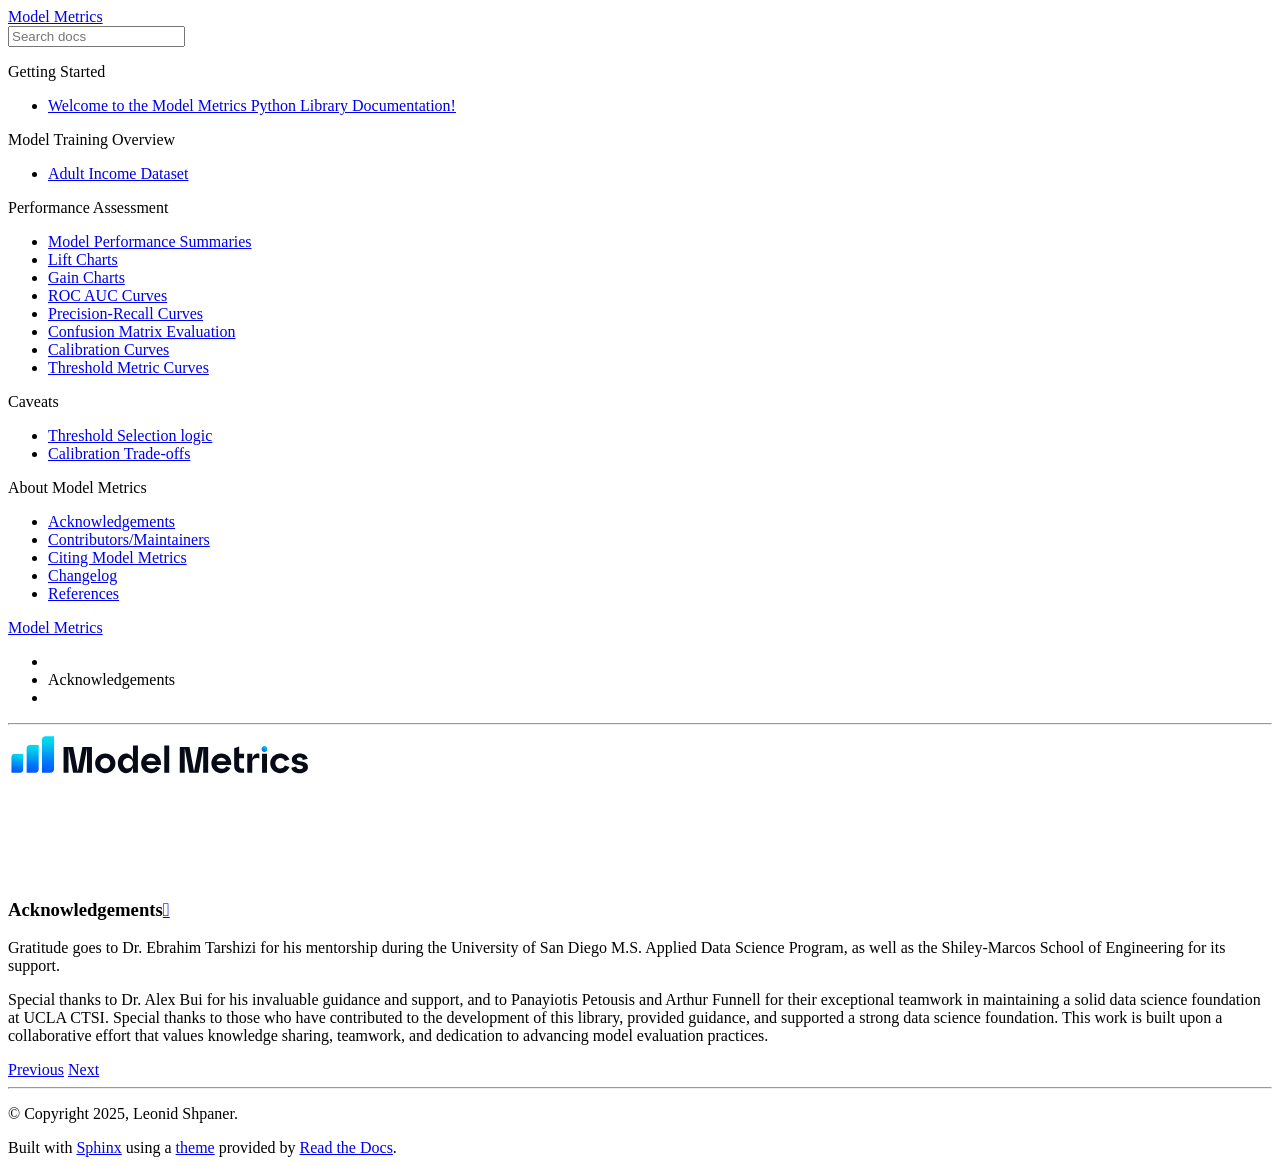
==== docs/acknowledgements.html @ fa4732fe "Added docs for plot_threshold_metrics; added new highlight for features in css" ====
<!DOCTYPE html>
<html class="writer-html5" lang="en" data-content_root="./">
<head>
  <meta charset="utf-8" /><meta name="viewport" content="width=device-width, initial-scale=1" />

  <meta name="viewport" content="width=device-width, initial-scale=1.0" />
  <title>Acknowledgements &mdash; Model Metrics 0.0.0.a2 documentation</title>
      <link rel="stylesheet" type="text/css" href="_static/pygments.css?v=b86133f3" />
      <link rel="stylesheet" type="text/css" href="_static/css/theme.css?v=e59714d7" />
      <link rel="stylesheet" type="text/css" href="_static/copybutton.css?v=76b2166b" />
      <link rel="stylesheet" type="text/css" href="_static/custom.css?v=8bd1c22b" />
      <link rel="stylesheet" type="text/css" href="_static/custom.css?v=8bd1c22b" />
      <link rel="stylesheet" type="text/css" href="_static/custom.js?v=f9206548" />

  
      <script src="_static/jquery.js?v=5d32c60e"></script>
      <script src="_static/_sphinx_javascript_frameworks_compat.js?v=2cd50e6c"></script>
      <script src="_static/documentation_options.js?v=b8a57ceb"></script>
      <script src="_static/doctools.js?v=9bcbadda"></script>
      <script src="_static/sphinx_highlight.js?v=dc90522c"></script>
      <script src="_static/clipboard.min.js?v=a7894cd8"></script>
      <script src="_static/copybutton.js?v=a0ccc04e"></script>
      <script src="_static/custom.js?v=f9206548"></script>
    <script src="_static/js/theme.js"></script>
    <link rel="index" title="Index" href="genindex.html" />
    <link rel="search" title="Search" href="search.html" />
    <link rel="next" title="Contributors/Maintainers" href="contributors.html" />
    <link rel="prev" title="Threshold Selection logic" href="caveats.html" /> 
</head>

<body class="wy-body-for-nav"> 
  <div class="wy-grid-for-nav">
    <nav data-toggle="wy-nav-shift" class="wy-nav-side">
      <div class="wy-side-scroll">
        <div class="wy-side-nav-search" >

          
          
          <a href="index.html" class="icon icon-home">
            Model Metrics
          </a>
<div role="search">
  <form id="rtd-search-form" class="wy-form" action="search.html" method="get">
    <input type="text" name="q" placeholder="Search docs" aria-label="Search docs" />
    <input type="hidden" name="check_keywords" value="yes" />
    <input type="hidden" name="area" value="default" />
  </form>
</div>
        </div><div class="wy-menu wy-menu-vertical" data-spy="affix" role="navigation" aria-label="Navigation menu">
              <p class="caption" role="heading"><span class="caption-text">Getting Started</span></p>
<ul>
<li class="toctree-l1"><a class="reference internal" href="getting_started.html">Welcome to the Model Metrics Python Library Documentation!</a></li>
</ul>
<p class="caption" role="heading"><span class="caption-text">Model Training Overview</span></p>
<ul>
<li class="toctree-l1"><a class="reference internal" href="model_training.html">Adult Income Dataset</a></li>
</ul>
<p class="caption" role="heading"><span class="caption-text">Performance Assessment</span></p>
<ul>
<li class="toctree-l1"><a class="reference internal" href="performance_assessment.html">Model Performance Summaries</a></li>
<li class="toctree-l1"><a class="reference internal" href="performance_assessment.html#lift-charts">Lift Charts</a></li>
<li class="toctree-l1"><a class="reference internal" href="performance_assessment.html#gain-charts">Gain Charts</a></li>
<li class="toctree-l1"><a class="reference internal" href="performance_assessment.html#roc-auc-curves">ROC AUC Curves</a></li>
<li class="toctree-l1"><a class="reference internal" href="performance_assessment.html#precision-recall-curves">Precision-Recall Curves</a></li>
<li class="toctree-l1"><a class="reference internal" href="performance_assessment.html#confusion-matrix-evaluation">Confusion Matrix Evaluation</a></li>
<li class="toctree-l1"><a class="reference internal" href="performance_assessment.html#calibration-curves">Calibration Curves</a></li>
<li class="toctree-l1"><a class="reference internal" href="performance_assessment.html#threshold-metric-curves">Threshold Metric Curves</a></li>
</ul>
<p class="caption" role="heading"><span class="caption-text">Caveats</span></p>
<ul>
<li class="toctree-l1"><a class="reference internal" href="caveats.html">Threshold Selection logic</a></li>
<li class="toctree-l1"><a class="reference internal" href="caveats.html#calibration-trade-offs">Calibration Trade-offs</a></li>
</ul>
<p class="caption" role="heading"><span class="caption-text">About Model Metrics</span></p>
<ul class="current">
<li class="toctree-l1 current"><a class="current reference internal" href="#">Acknowledgements</a></li>
<li class="toctree-l1"><a class="reference internal" href="contributors.html">Contributors/Maintainers</a></li>
<li class="toctree-l1"><a class="reference internal" href="citations.html">Citing Model Metrics</a></li>
<li class="toctree-l1"><a class="reference internal" href="changelog.html">Changelog</a></li>
<li class="toctree-l1"><a class="reference internal" href="references.html">References</a></li>
</ul>

        </div>
      </div>
    </nav>

    <section data-toggle="wy-nav-shift" class="wy-nav-content-wrap"><nav class="wy-nav-top" aria-label="Mobile navigation menu" >
          <i data-toggle="wy-nav-top" class="fa fa-bars"></i>
          <a href="index.html">Model Metrics</a>
      </nav>

      <div class="wy-nav-content">
        <div class="rst-content">
          <div role="navigation" aria-label="Page navigation">
  <ul class="wy-breadcrumbs">
      <li><a href="index.html" class="icon icon-home" aria-label="Home"></a></li>
      <li class="breadcrumb-item active">Acknowledgements</li>
      <li class="wy-breadcrumbs-aside">
      </li>
  </ul>
  <hr/>
</div>
          <div role="main" class="document" itemscope="itemscope" itemtype="http://schema.org/Article">
           <div itemprop="articleBody">
             
  <div class="no-click"><a class="reference internal image-reference" href="_images/mm_logo.svg"><img alt="Model Metrics Logo" class="align-left" src="_images/mm_logo.svg" style="width: 300px;" />
</a>
</div><div style="height: 100px;"></div><section id="id1">
<h1>Acknowledgements<a class="headerlink" href="#id1" title="Link to this heading"></a></h1>
<p>Gratitude goes to Dr. Ebrahim Tarshizi for his mentorship during the University
of San Diego M.S. Applied Data Science Program, as well as the Shiley-Marcos
School of Engineering for its support.</p>
<p>Special thanks to Dr. Alex Bui for his invaluable guidance and support, and to
Panayiotis Petousis and Arthur Funnell for their exceptional teamwork in maintaining
a solid data science foundation at UCLA CTSI. Special thanks to those who have
contributed to the development of this library, provided guidance, and supported
a strong data science foundation. This work is built upon a collaborative effort
that values knowledge sharing, teamwork, and dedication to advancing model
evaluation practices.</p>
</section>


           </div>
          </div>
          <footer><div class="rst-footer-buttons" role="navigation" aria-label="Footer">
        <a href="caveats.html" class="btn btn-neutral float-left" title="Threshold Selection logic" accesskey="p" rel="prev"><span class="fa fa-arrow-circle-left" aria-hidden="true"></span> Previous</a>
        <a href="contributors.html" class="btn btn-neutral float-right" title="Contributors/Maintainers" accesskey="n" rel="next">Next <span class="fa fa-arrow-circle-right" aria-hidden="true"></span></a>
    </div>

  <hr/>

  <div role="contentinfo">
    <p>&#169; Copyright 2025, Leonid Shpaner.</p>
  </div>

  Built with <a href="https://www.sphinx-doc.org/">Sphinx</a> using a
    <a href="https://github.com/readthedocs/sphinx_rtd_theme">theme</a>
    provided by <a href="https://readthedocs.org">Read the Docs</a>.
   

</footer>
        </div>
      </div>
    </section>
  </div>
  <script>
      jQuery(function () {
          SphinxRtdTheme.Navigation.enable(true);
      });
  </script> 

</body>
</html>
---- docs/_static/pygments.css ----
pre { line-height: 125%; }
td.linenos .normal { color: inherit; background-color: transparent; padding-left: 5px; padding-right: 5px; }
span.linenos { color: inherit; background-color: transparent; padding-left: 5px; padding-right: 5px; }
td.linenos .special { color: #000000; background-color: #ffffc0; padding-left: 5px; padding-right: 5px; }
span.linenos.special { color: #000000; background-color: #ffffc0; padding-left: 5px; padding-right: 5px; }
.highlight .hll { background-color: #ffffcc }
.highlight { background: #f8f8f8; }
.highlight .c { color: #3D7B7B; font-style: italic } /* Comment */
.highlight .err { border: 1px solid #F00 } /* Error */
.highlight .k { color: #008000; font-weight: bold } /* Keyword */
.highlight .o { color: #666 } /* Operator */
.highlight .ch { color: #3D7B7B; font-style: italic } /* Comment.Hashbang */
.highlight .cm { color: #3D7B7B; font-style: italic } /* Comment.Multiline */
.highlight .cp { color: #9C6500 } /* Comment.Preproc */
.highlight .cpf { color: #3D7B7B; font-style: italic } /* Comment.PreprocFile */
.highlight .c1 { color: #3D7B7B; font-style: italic } /* Comment.Single */
.highlight .cs { color: #3D7B7B; font-style: italic } /* Comment.Special */
.highlight .gd { color: #A00000 } /* Generic.Deleted */
.highlight .ge { font-style: italic } /* Generic.Emph */
.highlight .ges { font-weight: bold; font-style: italic } /* Generic.EmphStrong */
.highlight .gr { color: #E40000 } /* Generic.Error */
.highlight .gh { color: #000080; font-weight: bold } /* Generic.Heading */
.highlight .gi { color: #008400 } /* Generic.Inserted */
.highlight .go { color: #717171 } /* Generic.Output */
.highlight .gp { color: #000080; font-weight: bold } /* Generic.Prompt */
.highlight .gs { font-weight: bold } /* Generic.Strong */
.highlight .gu { color: #800080; font-weight: bold } /* Generic.Subheading */
.highlight .gt { color: #04D } /* Generic.Traceback */
.highlight .kc { color: #008000; font-weight: bold } /* Keyword.Constant */
.highlight .kd { color: #008000; font-weight: bold } /* Keyword.Declaration */
.highlight .kn { color: #008000; font-weight: bold } /* Keyword.Namespace */
.highlight .kp { color: #008000 } /* Keyword.Pseudo */
.highlight .kr { color: #008000; font-weight: bold } /* Keyword.Reserved */
.highlight .kt { color: #B00040 } /* Keyword.Type */
.highlight .m { color: #666 } /* Literal.Number */
.highlight .s { color: #BA2121 } /* Literal.String */
.highlight .na { color: #687822 } /* Name.Attribute */
.highlight .nb { color: #008000 } /* Name.Builtin */
.highlight .nc { color: #00F; font-weight: bold } /* Name.Class */
.highlight .no { color: #800 } /* Name.Constant */
.highlight .nd { color: #A2F } /* Name.Decorator */
.highlight .ni { color: #717171; font-weight: bold } /* Name.Entity */
.highlight .ne { color: #CB3F38; font-weight: bold } /* Name.Exception */
.highlight .nf { color: #00F } /* Name.Function */
.highlight .nl { color: #767600 } /* Name.Label */
.highlight .nn { color: #00F; font-weight: bold } /* Name.Namespace */
.highlight .nt { color: #008000; font-weight: bold } /* Name.Tag */
.highlight .nv { color: #19177C } /* Name.Variable */
.highlight .ow { color: #A2F; font-weight: bold } /* Operator.Word */
.highlight .w { color: #BBB } /* Text.Whitespace */
.highlight .mb { color: #666 } /* Literal.Number.Bin */
.highlight .mf { color: #666 } /* Literal.Number.Float */
.highlight .mh { color: #666 } /* Literal.Number.Hex */
.highlight .mi { color: #666 } /* Literal.Number.Integer */
.highlight .mo { color: #666 } /* Literal.Number.Oct */
.highlight .sa { color: #BA2121 } /* Literal.String.Affix */
.highlight .sb { color: #BA2121 } /* Literal.String.Backtick */
.highlight .sc { color: #BA2121 } /* Literal.String.Char */
.highlight .dl { color: #BA2121 } /* Literal.String.Delimiter */
.highlight .sd { color: #BA2121; font-style: italic } /* Literal.String.Doc */
.highlight .s2 { color: #BA2121 } /* Literal.String.Double */
.highlight .se { color: #AA5D1F; font-weight: bold } /* Literal.String.Escape */
.highlight .sh { color: #BA2121 } /* Literal.String.Heredoc */
.highlight .si { color: #A45A77; font-weight: bold } /* Literal.String.Interpol */
.highlight .sx { color: #008000 } /* Literal.String.Other */
.highlight .sr { color: #A45A77 } /* Literal.String.Regex */
.highlight .s1 { color: #BA2121 } /* Literal.String.Single */
.highlight .ss { color: #19177C } /* Literal.String.Symbol */
.highlight .bp { color: #008000 } /* Name.Builtin.Pseudo */
.highlight .fm { color: #00F } /* Name.Function.Magic */
.highlight .vc { color: #19177C } /* Name.Variable.Class */
.highlight .vg { color: #19177C } /* Name.Variable.Global */
.highlight .vi { color: #19177C } /* Name.Variable.Instance */
.highlight .vm { color: #19177C } /* Name.Variable.Magic */
.highlight .il { color: #666 } /* Literal.Number.Integer.Long */
---- docs/_static/copybutton.css ----
/* Copy buttons */
button.copybtn {
    position: absolute;
    display: flex;
    top: .3em;
    right: .3em;
    width: 1.7em;
    height: 1.7em;
	opacity: 0;
    transition: opacity 0.3s, border .3s, background-color .3s;
    user-select: none;
    padding: 0;
    border: none;
    outline: none;
    border-radius: 0.4em;
    /* The colors that GitHub uses */
    border: #1b1f2426 1px solid;
    background-color: #f6f8fa;
    color: #57606a;
}

button.copybtn.success {
    border-color: #22863a;
    color: #22863a;
}

button.copybtn svg {
    stroke: currentColor;
    width: 1.5em;
    height: 1.5em;
    padding: 0.1em;
}

div.highlight  {
    position: relative;
}

/* Show the copybutton */
.highlight:hover button.copybtn, button.copybtn.success {
	opacity: 1;
}

.highlight button.copybtn:hover {
    background-color: rgb(235, 235, 235);
}

.highlight button.copybtn:active {
    background-color: rgb(187, 187, 187);
}

/**
 * A minimal CSS-only tooltip copied from:
 *   https://codepen.io/mildrenben/pen/rVBrpK
 *
 * To use, write HTML like the following:
 *
 * <p class="o-tooltip--left" data-tooltip="Hey">Short</p>
 */
 .o-tooltip--left {
  position: relative;
 }

 .o-tooltip--left:after {
    opacity: 0;
    visibility: hidden;
    position: absolute;
    content: attr(data-tooltip);
    padding: .2em;
    font-size: .8em;
    left: -.2em;
    background: grey;
    color: white;
    white-space: nowrap;
    z-index: 2;
    border-radius: 2px;
    transform: translateX(-102%) translateY(0);
    transition: opacity 0.2s cubic-bezier(0.64, 0.09, 0.08, 1), transform 0.2s cubic-bezier(0.64, 0.09, 0.08, 1);
}

.o-tooltip--left:hover:after {
    display: block;
    opacity: 1;
    visibility: visible;
    transform: translateX(-100%) translateY(0);
    transition: opacity 0.2s cubic-bezier(0.64, 0.09, 0.08, 1), transform 0.2s cubic-bezier(0.64, 0.09, 0.08, 1);
    transition-delay: .5s;
}

/* By default the copy button shouldn't show up when printing a page */
@media print {
    button.copybtn {
        display: none;
    }
}
---- docs/_static/custom.css ----
/* This file intentionally left blank. */
.no-click {
    pointer-events: none;
}

.docutils table caption {
    text-align: left;
}

.sphinxsidebarwrapper img {
    display: block;
    margin: 0 auto;
    padding: 20px 0;
}

.bold-literal {
    font-weight: bold;
    color: red;  /* Set the text color to red */
    font-family: monospace;
}


.two-col-images {
    display: flex;
    justify-content: space-between;
    gap: 1rem;
    flex-wrap: wrap;
    margin-bottom: 2rem;
}

.two-col-images img {
    width: 48%;
    height: auto;
    display: block;
    margin: 0 auto;
}

.admonition.features {
    background-color: #ffe6f0;  /* light pink for body */
    color: inherit;
}

.admonition.features .admonition-title {
    background-color: #d63384;  /* deeper magenta for title bar */
    color: white;               /* white text on magenta */
    font-weight: bold;
}
---- docs/_static/custom.css ----
/* This file intentionally left blank. */
.no-click {
    pointer-events: none;
}

.docutils table caption {
    text-align: left;
}

.sphinxsidebarwrapper img {
    display: block;
    margin: 0 auto;
    padding: 20px 0;
}

.bold-literal {
    font-weight: bold;
    color: red;  /* Set the text color to red */
    font-family: monospace;
}


.two-col-images {
    display: flex;
    justify-content: space-between;
    gap: 1rem;
    flex-wrap: wrap;
    margin-bottom: 2rem;
}

.two-col-images img {
    width: 48%;
    height: auto;
    display: block;
    margin: 0 auto;
}

.admonition.features {
    background-color: #ffe6f0;  /* light pink for body */
    color: inherit;
}

.admonition.features .admonition-title {
    background-color: #d63384;  /* deeper magenta for title bar */
    color: white;               /* white text on magenta */
    font-weight: bold;
}
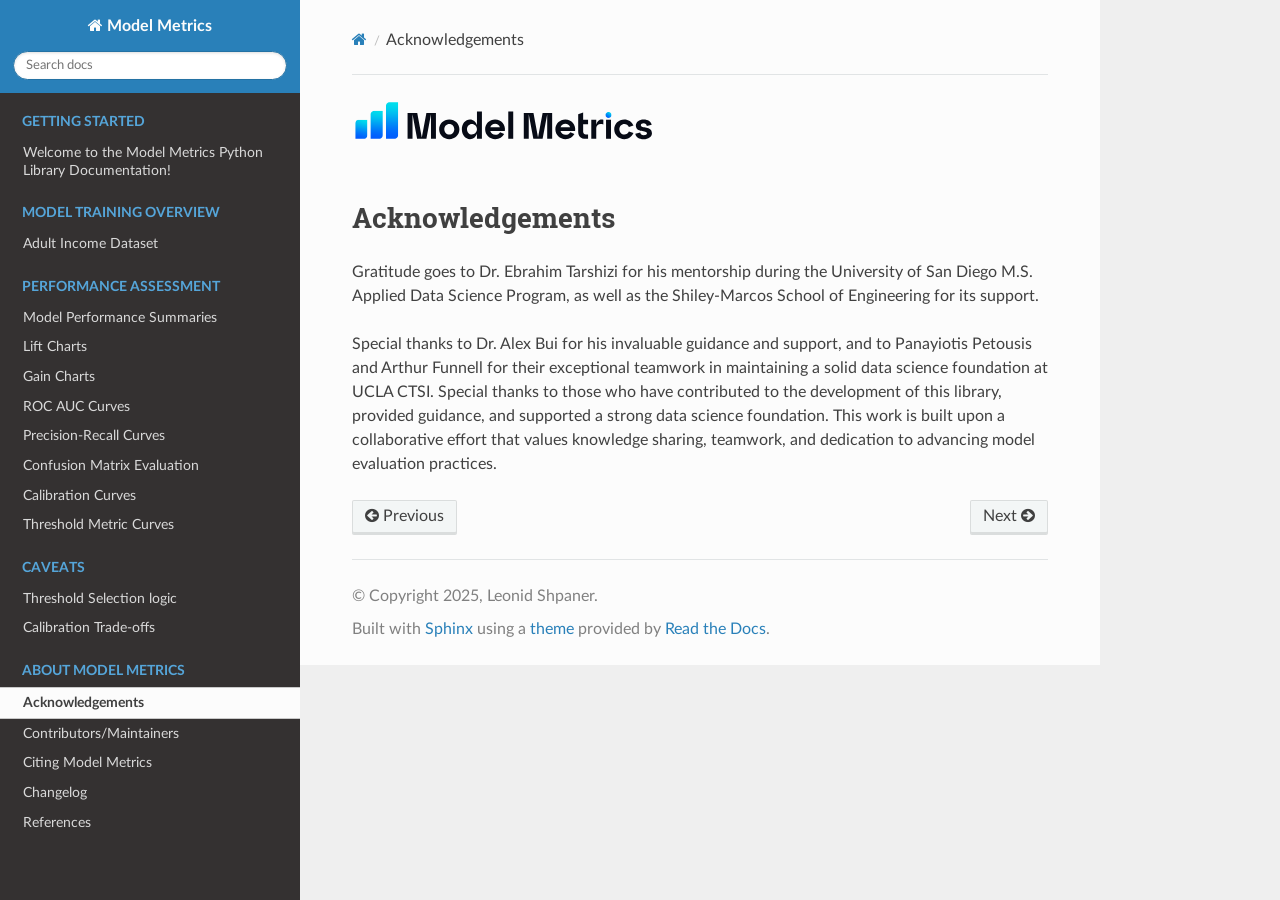
==== commit 1e481b81: "Finished threshold ex." ====
--- a/docs/acknowledgements.html
+++ b/docs/acknowledgements.html
@@ -1,28 +1,29 @@
-
-
 <!DOCTYPE html>
-<html class="writer-html5" lang="en" data-content_root="./">
+<html class="writer-html5" lang="en" >
 <head>
-  <meta charset="utf-8" /><meta name="viewport" content="width=device-width, initial-scale=1" />
+  <meta charset="utf-8" /><meta name="generator" content="Docutils 0.18.1: http://docutils.sourceforge.net/" />
 
   <meta name="viewport" content="width=device-width, initial-scale=1.0" />
   <title>Acknowledgements &mdash; Model Metrics 0.0.0.a2 documentation</title>
-      <link rel="stylesheet" type="text/css" href="_static/pygments.css?v=b86133f3" />
-      <link rel="stylesheet" type="text/css" href="_static/css/theme.css?v=e59714d7" />
-      <link rel="stylesheet" type="text/css" href="_static/copybutton.css?v=76b2166b" />
-      <link rel="stylesheet" type="text/css" href="_static/custom.css?v=8bd1c22b" />
-      <link rel="stylesheet" type="text/css" href="_static/custom.css?v=8bd1c22b" />
-      <link rel="stylesheet" type="text/css" href="_static/custom.js?v=f9206548" />
-
+      <link rel="stylesheet" href="_static/pygments.css" type="text/css" />
+      <link rel="stylesheet" href="_static/css/theme.css" type="text/css" />
+      <link rel="stylesheet" href="_static/copybutton.css" type="text/css" />
+      <link rel="stylesheet" href="_static/custom.css" type="text/css" />
+      <link rel="stylesheet" href="_static/custom.css" type="text/css" />
+      <link rel="stylesheet" href="_static/custom.js" type="text/css" />
+  <!--[if lt IE 9]>
+    <script src="_static/js/html5shiv.min.js"></script>
+  <![endif]-->
   
-      <script src="_static/jquery.js?v=5d32c60e"></script>
-      <script src="_static/_sphinx_javascript_frameworks_compat.js?v=2cd50e6c"></script>
-      <script src="_static/documentation_options.js?v=b8a57ceb"></script>
-      <script src="_static/doctools.js?v=9bcbadda"></script>
-      <script src="_static/sphinx_highlight.js?v=dc90522c"></script>
-      <script src="_static/clipboard.min.js?v=a7894cd8"></script>
-      <script src="_static/copybutton.js?v=a0ccc04e"></script>
-      <script src="_static/custom.js?v=f9206548"></script>
+        <script data-url_root="./" id="documentation_options" src="_static/documentation_options.js"></script>
+        <script src="_static/jquery.js"></script>
+        <script src="_static/underscore.js"></script>
+        <script src="_static/_sphinx_javascript_frameworks_compat.js"></script>
+        <script src="_static/doctools.js"></script>
+        <script src="_static/sphinx_highlight.js"></script>
+        <script src="_static/clipboard.min.js"></script>
+        <script src="_static/copybutton.js"></script>
+        <script src="_static/custom.js"></script>
     <script src="_static/js/theme.js"></script>
     <link rel="index" title="Index" href="genindex.html" />
     <link rel="search" title="Search" href="search.html" />
@@ -105,10 +106,9 @@
           <div role="main" class="document" itemscope="itemscope" itemtype="http://schema.org/Article">
            <div itemprop="articleBody">
              
-  <div class="no-click"><a class="reference internal image-reference" href="_images/mm_logo.svg"><img alt="Model Metrics Logo" class="align-left" src="_images/mm_logo.svg" style="width: 300px;" />
-</a>
+  <div class="no-click"><a class="reference internal image-reference" href="_images/mm_logo.svg"><img alt="Model Metrics Logo" class="align-left" src="_images/mm_logo.svg" width="300px" /></a>
 </div><div style="height: 100px;"></div><section id="id1">
-<h1>Acknowledgements<a class="headerlink" href="#id1" title="Link to this heading"></a></h1>
+<h1>Acknowledgements<a class="headerlink" href="#id1" title="Permalink to this heading"></a></h1>
 <p>Gratitude goes to Dr. Ebrahim Tarshizi for his mentorship during the University
 of San Diego M.S. Applied Data Science Program, as well as the Shiley-Marcos
 School of Engineering for its support.</p>
--- a/docs/_static/css/theme.css
+++ b/docs/_static/css/theme.css
@@ -0,0 +1,4 @@
+html{box-sizing:border-box}*,:after,:before{box-sizing:inherit}article,aside,details,figcaption,figure,footer,header,hgroup,nav,section{display:block}audio,canvas,video{display:inline-block;*display:inline;*zoom:1}[hidden],audio:not([controls]){display:none}*{-webkit-box-sizing:border-box;-moz-box-sizing:border-box;box-sizing:border-box}html{font-size:100%;-webkit-text-size-adjust:100%;-ms-text-size-adjust:100%}body{margin:0}a:active,a:hover{outline:0}abbr[title]{border-bottom:1px dotted}b,strong{font-weight:700}blockquote{margin:0}dfn{font-style:italic}ins{background:#ff9;text-decoration:none}ins,mark{color:#000}mark{background:#ff0;font-style:italic;font-weight:700}.rst-content code,.rst-content tt,code,kbd,pre,samp{font-family:monospace,serif;_font-family:courier new,monospace;font-size:1em}pre{white-space:pre}q{quotes:none}q:after,q:before{content:"";content:none}small{font-size:85%}sub,sup{font-size:75%;line-height:0;position:relative;vertical-align:baseline}sup{top:-.5em}sub{bottom:-.25em}dl,ol,ul{margin:0;padding:0;list-style:none;list-style-image:none}li{list-style:none}dd{margin:0}img{border:0;-ms-interpolation-mode:bicubic;vertical-align:middle;max-width:100%}svg:not(:root){overflow:hidden}figure,form{margin:0}label{cursor:pointer}button,input,select,textarea{font-size:100%;margin:0;vertical-align:baseline;*vertical-align:middle}button,input{line-height:normal}button,input[type=button],input[type=reset],input[type=submit]{cursor:pointer;-webkit-appearance:button;*overflow:visible}button[disabled],input[disabled]{cursor:default}input[type=search]{-webkit-appearance:textfield;-moz-box-sizing:content-box;-webkit-box-sizing:content-box;box-sizing:content-box}textarea{resize:vertical}table{border-collapse:collapse;border-spacing:0}td{vertical-align:top}.chromeframe{margin:.2em 0;background:#ccc;color:#000;padding:.2em 0}.ir{display:block;border:0;text-indent:-999em;overflow:hidden;background-color:transparent;background-repeat:no-repeat;text-align:left;direction:ltr;*line-height:0}.ir br{display:none}.hidden{display:none!important;visibility:hidden}.visuallyhidden{border:0;clip:rect(0 0 0 0);height:1px;margin:-1px;overflow:hidden;padding:0;position:absolute;width:1px}.visuallyhidden.focusable:active,.visuallyhidden.focusable:focus{clip:auto;height:auto;margin:0;overflow:visible;position:static;width:auto}.invisible{visibility:hidden}.relative{position:relative}big,small{font-size:100%}@media print{body,html,section{background:none!important}*{box-shadow:none!important;text-shadow:none!important;filter:none!important;-ms-filter:none!important}a,a:visited{text-decoration:underline}.ir a:after,a[href^="#"]:after,a[href^="javascript:"]:after{content:""}blockquote,pre{page-break-inside:avoid}thead{display:table-header-group}img,tr{page-break-inside:avoid}img{max-width:100%!important}@page{margin:.5cm}.rst-content .toctree-wrapper>p.caption,h2,h3,p{orphans:3;widows:3}.rst-content .toctree-wrapper>p.caption,h2,h3{page-break-after:avoid}}.btn,.fa:before,.icon:before,.rst-content .admonition,.rst-content .admonition-title:before,.rst-content .admonition-todo,.rst-content .attention,.rst-content .caution,.rst-content .code-block-caption .headerlink:before,.rst-content .danger,.rst-content .eqno .headerlink:before,.rst-content .error,.rst-content .hint,.rst-content .important,.rst-content .note,.rst-content .seealso,.rst-content .tip,.rst-content .warning,.rst-content code.download span:first-child:before,.rst-content dl dt .headerlink:before,.rst-content h1 .headerlink:before,.rst-content h2 .headerlink:before,.rst-content h3 .headerlink:before,.rst-content h4 .headerlink:before,.rst-content h5 .headerlink:before,.rst-content h6 .headerlink:before,.rst-content p.caption .headerlink:before,.rst-content p .headerlink:before,.rst-content table>caption .headerlink:before,.rst-content tt.download span:first-child:before,.wy-alert,.wy-dropdown .caret:before,.wy-inline-validate.wy-inline-validate-danger .wy-input-context:before,.wy-inline-validate.wy-inline-validate-info .wy-input-context:before,.wy-inline-validate.wy-inline-validate-success .wy-input-context:before,.wy-inline-validate.wy-inline-validate-warning .wy-input-context:before,.wy-menu-vertical li.current>a button.toctree-expand:before,.wy-menu-vertical li.on a button.toctree-expand:before,.wy-menu-vertical li button.toctree-expand:before,input[type=color],input[type=date],input[type=datetime-local],input[type=datetime],input[type=email],input[type=month],input[type=number],input[type=password],input[type=search],input[type=tel],input[type=text],input[type=time],input[type=url],input[type=week],select,textarea{-webkit-font-smoothing:antialiased}.clearfix{*zoom:1}.clearfix:after,.clearfix:before{display:table;content:""}.clearfix:after{clear:both}/*!
+ *  Font Awesome 4.7.0 by @davegandy - http://fontawesome.io - @fontawesome
+ *  License - http://fontawesome.io/license (Font: SIL OFL 1.1, CSS: MIT License)
+ */@font-face{font-family:FontAwesome;src:url(fonts/fontawesome-webfont.eot?674f50d287a8c48dc19ba404d20fe713);src:url(fonts/fontawesome-webfont.eot?674f50d287a8c48dc19ba404d20fe713?#iefix&v=4.7.0) format("embedded-opentype"),url(fonts/fontawesome-webfont.woff2?af7ae505a9eed503f8b8e6982036873e) format("woff2"),url(fonts/fontawesome-webfont.woff?fee66e712a8a08eef5805a46892932ad) format("woff"),url(fonts/fontawesome-webfont.ttf?b06871f281fee6b241d60582ae9369b9) format("truetype"),url(fonts/fontawesome-webfont.svg?912ec66d7572ff821749319396470bde#fontawesomeregular) format("svg");font-weight:400;font-style:normal}.fa,.icon,.rst-content .admonition-title,.rst-content .code-block-caption .headerlink,.rst-content .eqno .headerlink,.rst-content code.download span:first-child,.rst-content dl dt .headerlink,.rst-content h1 .headerlink,.rst-content h2 .headerlink,.rst-content h3 .headerlink,.rst-content h4 .headerlink,.rst-content h5 .headerlink,.rst-content h6 .headerlink,.rst-content p.caption .headerlink,.rst-content p .headerlink,.rst-content table>caption .headerlink,.rst-content tt.download span:first-child,.wy-menu-vertical li.current>a button.toctree-expand,.wy-menu-vertical li.on a button.toctree-expand,.wy-menu-vertical li button.toctree-expand{display:inline-block;font:normal normal normal 14px/1 FontAwesome;font-size:inherit;text-rendering:auto;-webkit-font-smoothing:antialiased;-moz-osx-font-smoothing:grayscale}.fa-lg{font-size:1.33333em;line-height:.75em;vertical-align:-15%}.fa-2x{font-size:2em}.fa-3x{font-size:3em}.fa-4x{font-size:4em}.fa-5x{font-size:5em}.fa-fw{width:1.28571em;text-align:center}.fa-ul{padding-left:0;margin-left:2.14286em;list-style-type:none}.fa-ul>li{position:relative}.fa-li{position:absolute;left:-2.14286em;width:2.14286em;top:.14286em;text-align:center}.fa-li.fa-lg{left:-1.85714em}.fa-border{padding:.2em .25em .15em;border:.08em solid #eee;border-radius:.1em}.fa-pull-left{float:left}.fa-pull-right{float:right}.fa-pull-left.icon,.fa.fa-pull-left,.rst-content .code-block-caption .fa-pull-left.headerlink,.rst-content .eqno .fa-pull-left.headerlink,.rst-content .fa-pull-left.admonition-title,.rst-content code.download span.fa-pull-left:first-child,.rst-content dl dt .fa-pull-left.headerlink,.rst-content h1 .fa-pull-left.headerlink,.rst-content h2 .fa-pull-left.headerlink,.rst-content h3 .fa-pull-left.headerlink,.rst-content h4 .fa-pull-left.headerlink,.rst-content h5 .fa-pull-left.headerlink,.rst-content h6 .fa-pull-left.headerlink,.rst-content p .fa-pull-left.headerlink,.rst-content table>caption .fa-pull-left.headerlink,.rst-content tt.download span.fa-pull-left:first-child,.wy-menu-vertical li.current>a button.fa-pull-left.toctree-expand,.wy-menu-vertical li.on a button.fa-pull-left.toctree-expand,.wy-menu-vertical li button.fa-pull-left.toctree-expand{margin-right:.3em}.fa-pull-right.icon,.fa.fa-pull-right,.rst-content .code-block-caption .fa-pull-right.headerlink,.rst-content .eqno .fa-pull-right.headerlink,.rst-content .fa-pull-right.admonition-title,.rst-content code.download span.fa-pull-right:first-child,.rst-content dl dt .fa-pull-right.headerlink,.rst-content h1 .fa-pull-right.headerlink,.rst-content h2 .fa-pull-right.headerlink,.rst-content h3 .fa-pull-right.headerlink,.rst-content h4 .fa-pull-right.headerlink,.rst-content h5 .fa-pull-right.headerlink,.rst-content h6 .fa-pull-right.headerlink,.rst-content p .fa-pull-right.headerlink,.rst-content table>caption .fa-pull-right.headerlink,.rst-content tt.download span.fa-pull-right:first-child,.wy-menu-vertical li.current>a button.fa-pull-right.toctree-expand,.wy-menu-vertical li.on a button.fa-pull-right.toctree-expand,.wy-menu-vertical li button.fa-pull-right.toctree-expand{margin-left:.3em}.pull-right{float:right}.pull-left{float:left}.fa.pull-left,.pull-left.icon,.rst-content .code-block-caption .pull-left.headerlink,.rst-content .eqno .pull-left.headerlink,.rst-content .pull-left.admonition-title,.rst-content code.download span.pull-left:first-child,.rst-content dl dt .pull-left.headerlink,.rst-content h1 .pull-left.headerlink,.rst-content h2 .pull-left.headerlink,.rst-content h3 .pull-left.headerlink,.rst-content h4 .pull-left.headerlink,.rst-content h5 .pull-left.headerlink,.rst-content h6 .pull-left.headerlink,.rst-content p .pull-left.headerlink,.rst-content table>caption .pull-left.headerlink,.rst-content tt.download span.pull-left:first-child,.wy-menu-vertical li.current>a button.pull-left.toctree-expand,.wy-menu-vertical li.on a button.pull-left.toctree-expand,.wy-menu-vertical li button.pull-left.toctree-expand{margin-right:.3em}.fa.pull-right,.pull-right.icon,.rst-content .code-block-caption .pull-right.headerlink,.rst-content .eqno .pull-right.headerlink,.rst-content .pull-right.admonition-title,.rst-content code.download span.pull-right:first-child,.rst-content dl dt .pull-right.headerlink,.rst-content h1 .pull-right.headerlink,.rst-content h2 .pull-right.headerlink,.rst-content h3 .pull-right.headerlink,.rst-content h4 .pull-right.headerlink,.rst-content h5 .pull-right.headerlink,.rst-content h6 .pull-right.headerlink,.rst-content p .pull-right.headerlink,.rst-content table>caption .pull-right.headerlink,.rst-content tt.download span.pull-right:first-child,.wy-menu-vertical li.current>a button.pull-right.toctree-expand,.wy-menu-vertical li.on a button.pull-right.toctree-expand,.wy-menu-vertical li button.pull-right.toctree-expand{margin-left:.3em}.fa-spin{-webkit-animation:fa-spin 2s linear infinite;animation:fa-spin 2s linear infinite}.fa-pulse{-webkit-animation:fa-spin 1s steps(8) infinite;animation:fa-spin 1s steps(8) infinite}@-webkit-keyframes fa-spin{0%{-webkit-transform:rotate(0deg);transform:rotate(0deg)}to{-webkit-transform:rotate(359deg);transform:rotate(359deg)}}@keyframes fa-spin{0%{-webkit-transform:rotate(0deg);transform:rotate(0deg)}to{-webkit-transform:rotate(359deg);transform:rotate(359deg)}}.fa-rotate-90{-ms-filter:"progid:DXImageTransform.Microsoft.BasicImage(rotation=1)";-webkit-transform:rotate(90deg);-ms-transform:rotate(90deg);transform:rotate(90deg)}.fa-rotate-180{-ms-filter:"progid:DXImageTransform.Microsoft.BasicImage(rotation=2)";-webkit-transform:rotate(180deg);-ms-transform:rotate(180deg);transform:rotate(180deg)}.fa-rotate-270{-ms-filter:"progid:DXImageTransform.Microsoft.BasicImage(rotation=3)";-webkit-transform:rotate(270deg);-ms-transform:rotate(270deg);transform:rotate(270deg)}.fa-flip-horizontal{-ms-filter:"progid:DXImageTransform.Microsoft.BasicImage(rotation=0, mirror=1)";-webkit-transform:scaleX(-1);-ms-transform:scaleX(-1);transform:scaleX(-1)}.fa-flip-vertical{-ms-filter:"progid:DXImageTransform.Microsoft.BasicImage(rotation=2, mirror=1)";-webkit-transform:scaleY(-1);-ms-transform:scaleY(-1);transform:scaleY(-1)}:root .fa-flip-horizontal,:root .fa-flip-vertical,:root .fa-rotate-90,:root .fa-rotate-180,:root .fa-rotate-270{filter:none}.fa-stack{position:relative;display:inline-block;width:2em;height:2em;line-height:2em;vertical-align:middle}.fa-stack-1x,.fa-stack-2x{position:absolute;left:0;width:100%;text-align:center}.fa-stack-1x{line-height:inherit}.fa-stack-2x{font-size:2em}.fa-inverse{color:#fff}.fa-glass:before{content:""}.fa-music:before{content:""}.fa-search:before,.icon-search:before{content:""}.fa-envelope-o:before{content:""}.fa-heart:before{content:""}.fa-star:before{content:""}.fa-star-o:before{content:""}.fa-user:before{content:""}.fa-film:before{content:""}.fa-th-large:before{content:""}.fa-th:before{content:""}.fa-th-list:before{content:""}.fa-check:before{content:""}.fa-close:before,.fa-remove:before,.fa-times:before{content:""}.fa-search-plus:before{content:""}.fa-search-minus:before{content:""}.fa-power-off:before{content:""}.fa-signal:before{content:""}.fa-cog:before,.fa-gear:before{content:""}.fa-trash-o:before{content:""}.fa-home:before,.icon-home:before{content:""}.fa-file-o:before{content:""}.fa-clock-o:before{content:""}.fa-road:before{content:""}.fa-download:before,.rst-content code.download span:first-child:before,.rst-content tt.download span:first-child:before{content:""}.fa-arrow-circle-o-down:before{content:""}.fa-arrow-circle-o-up:before{content:""}.fa-inbox:before{content:""}.fa-play-circle-o:before{content:""}.fa-repeat:before,.fa-rotate-right:before{content:""}.fa-refresh:before{content:""}.fa-list-alt:before{content:""}.fa-lock:before{content:""}.fa-flag:before{content:""}.fa-headphones:before{content:""}.fa-volume-off:before{content:""}.fa-volume-down:before{content:""}.fa-volume-up:before{content:""}.fa-qrcode:before{content:""}.fa-barcode:before{content:""}.fa-tag:before{content:""}.fa-tags:before{content:""}.fa-book:before,.icon-book:before{content:""}.fa-bookmark:before{content:""}.fa-print:before{content:""}.fa-camera:before{content:""}.fa-font:before{content:""}.fa-bold:before{content:""}.fa-italic:before{content:""}.fa-text-height:before{content:""}.fa-text-width:before{content:""}.fa-align-left:before{content:""}.fa-align-center:before{content:""}.fa-align-right:before{content:""}.fa-align-justify:before{content:""}.fa-list:before{content:""}.fa-dedent:before,.fa-outdent:before{content:""}.fa-indent:before{content:""}.fa-video-camera:before{content:""}.fa-image:before,.fa-photo:before,.fa-picture-o:before{content:""}.fa-pencil:before{content:""}.fa-map-marker:before{content:""}.fa-adjust:before{content:""}.fa-tint:before{content:""}.fa-edit:before,.fa-pencil-square-o:before{content:""}.fa-share-square-o:before{content:""}.fa-check-square-o:before{content:""}.fa-arrows:before{content:""}.fa-step-backward:before{content:""}.fa-fast-backward:before{content:""}.fa-backward:before{content:""}.fa-play:before{content:""}.fa-pause:before{content:""}.fa-stop:before{content:""}.fa-forward:before{content:""}.fa-fast-forward:before{content:""}.fa-step-forward:before{content:""}.fa-eject:before{content:""}.fa-chevron-left:before{content:""}.fa-chevron-right:before{content:""}.fa-plus-circle:before{content:""}.fa-minus-circle:before{content:""}.fa-times-circle:before,.wy-inline-validate.wy-inline-validate-danger .wy-input-context:before{content:""}.fa-check-circle:before,.wy-inline-validate.wy-inline-validate-success .wy-input-context:before{content:""}.fa-question-circle:before{content:""}.fa-info-circle:before{content:""}.fa-crosshairs:before{content:""}.fa-times-circle-o:before{content:""}.fa-check-circle-o:before{content:""}.fa-ban:before{content:""}.fa-arrow-left:before{content:""}.fa-arrow-right:before{content:""}.fa-arrow-up:before{content:""}.fa-arrow-down:before{content:""}.fa-mail-forward:before,.fa-share:before{content:""}.fa-expand:before{content:""}.fa-compress:before{content:""}.fa-plus:before{content:""}.fa-minus:before{content:""}.fa-asterisk:before{content:""}.fa-exclamation-circle:before,.rst-content .admonition-title:before,.wy-inline-validate.wy-inline-validate-info .wy-input-context:before,.wy-inline-validate.wy-inline-validate-warning .wy-input-context:before{content:""}.fa-gift:before{content:""}.fa-leaf:before{content:""}.fa-fire:before,.icon-fire:before{content:""}.fa-eye:before{content:""}.fa-eye-slash:before{content:""}.fa-exclamation-triangle:before,.fa-warning:before{content:""}.fa-plane:before{content:""}.fa-calendar:before{content:""}.fa-random:before{content:""}.fa-comment:before{content:""}.fa-magnet:before{content:""}.fa-chevron-up:before{content:""}.fa-chevron-down:before{content:""}.fa-retweet:before{content:""}.fa-shopping-cart:before{content:""}.fa-folder:before{content:""}.fa-folder-open:before{content:""}.fa-arrows-v:before{content:""}.fa-arrows-h:before{content:""}.fa-bar-chart-o:before,.fa-bar-chart:before{content:""}.fa-twitter-square:before{content:""}.fa-facebook-square:before{content:""}.fa-camera-retro:before{content:""}.fa-key:before{content:""}.fa-cogs:before,.fa-gears:before{content:""}.fa-comments:before{content:""}.fa-thumbs-o-up:before{content:""}.fa-thumbs-o-down:before{content:""}.fa-star-half:before{content:""}.fa-heart-o:before{content:""}.fa-sign-out:before{content:""}.fa-linkedin-square:before{content:""}.fa-thumb-tack:before{content:""}.fa-external-link:before{content:""}.fa-sign-in:before{content:""}.fa-trophy:before{content:""}.fa-github-square:before{content:""}.fa-upload:before{content:""}.fa-lemon-o:before{content:""}.fa-phone:before{content:""}.fa-square-o:before{content:""}.fa-bookmark-o:before{content:""}.fa-phone-square:before{content:""}.fa-twitter:before{content:""}.fa-facebook-f:before,.fa-facebook:before{content:""}.fa-github:before,.icon-github:before{content:""}.fa-unlock:before{content:""}.fa-credit-card:before{content:""}.fa-feed:before,.fa-rss:before{content:""}.fa-hdd-o:before{content:""}.fa-bullhorn:before{content:""}.fa-bell:before{content:""}.fa-certificate:before{content:""}.fa-hand-o-right:before{content:""}.fa-hand-o-left:before{content:""}.fa-hand-o-up:before{content:""}.fa-hand-o-down:before{content:""}.fa-arrow-circle-left:before,.icon-circle-arrow-left:before{content:""}.fa-arrow-circle-right:before,.icon-circle-arrow-right:before{content:""}.fa-arrow-circle-up:before{content:""}.fa-arrow-circle-down:before{content:""}.fa-globe:before{content:""}.fa-wrench:before{content:""}.fa-tasks:before{content:""}.fa-filter:before{content:""}.fa-briefcase:before{content:""}.fa-arrows-alt:before{content:""}.fa-group:before,.fa-users:before{content:""}.fa-chain:before,.fa-link:before,.icon-link:before{content:""}.fa-cloud:before{content:""}.fa-flask:before{content:""}.fa-cut:before,.fa-scissors:before{content:""}.fa-copy:before,.fa-files-o:before{content:""}.fa-paperclip:before{content:""}.fa-floppy-o:before,.fa-save:before{content:""}.fa-square:before{content:""}.fa-bars:before,.fa-navicon:before,.fa-reorder:before{content:""}.fa-list-ul:before{content:""}.fa-list-ol:before{content:""}.fa-strikethrough:before{content:""}.fa-underline:before{content:""}.fa-table:before{content:""}.fa-magic:before{content:""}.fa-truck:before{content:""}.fa-pinterest:before{content:""}.fa-pinterest-square:before{content:""}.fa-google-plus-square:before{content:""}.fa-google-plus:before{content:""}.fa-money:before{content:""}.fa-caret-down:before,.icon-caret-down:before,.wy-dropdown .caret:before{content:""}.fa-caret-up:before{content:""}.fa-caret-left:before{content:""}.fa-caret-right:before{content:""}.fa-columns:before{content:""}.fa-sort:before,.fa-unsorted:before{content:""}.fa-sort-desc:before,.fa-sort-down:before{content:""}.fa-sort-asc:before,.fa-sort-up:before{content:""}.fa-envelope:before{content:""}.fa-linkedin:before{content:""}.fa-rotate-left:before,.fa-undo:before{content:""}.fa-gavel:before,.fa-legal:before{content:""}.fa-dashboard:before,.fa-tachometer:before{content:""}.fa-comment-o:before{content:""}.fa-comments-o:before{content:""}.fa-bolt:before,.fa-flash:before{content:""}.fa-sitemap:before{content:""}.fa-umbrella:before{content:""}.fa-clipboard:before,.fa-paste:before{content:""}.fa-lightbulb-o:before{content:""}.fa-exchange:before{content:""}.fa-cloud-download:before{content:""}.fa-cloud-upload:before{content:""}.fa-user-md:before{content:""}.fa-stethoscope:before{content:""}.fa-suitcase:before{content:""}.fa-bell-o:before{content:""}.fa-coffee:before{content:""}.fa-cutlery:before{content:""}.fa-file-text-o:before{content:""}.fa-building-o:before{content:""}.fa-hospital-o:before{content:""}.fa-ambulance:before{content:""}.fa-medkit:before{content:""}.fa-fighter-jet:before{content:""}.fa-beer:before{content:""}.fa-h-square:before{content:""}.fa-plus-square:before{content:""}.fa-angle-double-left:before{content:""}.fa-angle-double-right:before{content:""}.fa-angle-double-up:before{content:""}.fa-angle-double-down:before{content:""}.fa-angle-left:before{content:""}.fa-angle-right:before{content:""}.fa-angle-up:before{content:""}.fa-angle-down:before{content:""}.fa-desktop:before{content:""}.fa-laptop:before{content:""}.fa-tablet:before{content:""}.fa-mobile-phone:before,.fa-mobile:before{content:""}.fa-circle-o:before{content:""}.fa-quote-left:before{content:""}.fa-quote-right:before{content:""}.fa-spinner:before{content:""}.fa-circle:before{content:""}.fa-mail-reply:before,.fa-reply:before{content:""}.fa-github-alt:before{content:""}.fa-folder-o:before{content:""}.fa-folder-open-o:before{content:""}.fa-smile-o:before{content:""}.fa-frown-o:before{content:""}.fa-meh-o:before{content:""}.fa-gamepad:before{content:""}.fa-keyboard-o:before{content:""}.fa-flag-o:before{content:""}.fa-flag-checkered:before{content:""}.fa-terminal:before{content:""}.fa-code:before{content:""}.fa-mail-reply-all:before,.fa-reply-all:before{content:""}.fa-star-half-empty:before,.fa-star-half-full:before,.fa-star-half-o:before{content:""}.fa-location-arrow:before{content:""}.fa-crop:before{content:""}.fa-code-fork:before{content:""}.fa-chain-broken:before,.fa-unlink:before{content:""}.fa-question:before{content:""}.fa-info:before{content:""}.fa-exclamation:before{content:""}.fa-superscript:before{content:""}.fa-subscript:before{content:""}.fa-eraser:before{content:""}.fa-puzzle-piece:before{content:""}.fa-microphone:before{content:""}.fa-microphone-slash:before{content:""}.fa-shield:before{content:""}.fa-calendar-o:before{content:""}.fa-fire-extinguisher:before{content:""}.fa-rocket:before{content:""}.fa-maxcdn:before{content:""}.fa-chevron-circle-left:before{content:""}.fa-chevron-circle-right:before{content:""}.fa-chevron-circle-up:before{content:""}.fa-chevron-circle-down:before{content:""}.fa-html5:before{content:""}.fa-css3:before{content:""}.fa-anchor:before{content:""}.fa-unlock-alt:before{content:""}.fa-bullseye:before{content:""}.fa-ellipsis-h:before{content:""}.fa-ellipsis-v:before{content:""}.fa-rss-square:before{content:""}.fa-play-circle:before{content:""}.fa-ticket:before{content:""}.fa-minus-square:before{content:""}.fa-minus-square-o:before,.wy-menu-vertical li.current>a button.toctree-expand:before,.wy-menu-vertical li.on a button.toctree-expand:before{content:""}.fa-level-up:before{content:""}.fa-level-down:before{content:""}.fa-check-square:before{content:""}.fa-pencil-square:before{content:""}.fa-external-link-square:before{content:""}.fa-share-square:before{content:""}.fa-compass:before{content:""}.fa-caret-square-o-down:before,.fa-toggle-down:before{content:""}.fa-caret-square-o-up:before,.fa-toggle-up:before{content:""}.fa-caret-square-o-right:before,.fa-toggle-right:before{content:""}.fa-eur:before,.fa-euro:before{content:""}.fa-gbp:before{content:""}.fa-dollar:before,.fa-usd:before{content:""}.fa-inr:before,.fa-rupee:before{content:""}.fa-cny:before,.fa-jpy:before,.fa-rmb:before,.fa-yen:before{content:""}.fa-rouble:before,.fa-rub:before,.fa-ruble:before{content:""}.fa-krw:before,.fa-won:before{content:""}.fa-bitcoin:before,.fa-btc:before{content:""}.fa-file:before{content:""}.fa-file-text:before{content:""}.fa-sort-alpha-asc:before{content:""}.fa-sort-alpha-desc:before{content:""}.fa-sort-amount-asc:before{content:""}.fa-sort-amount-desc:before{content:""}.fa-sort-numeric-asc:before{content:""}.fa-sort-numeric-desc:before{content:""}.fa-thumbs-up:before{content:""}.fa-thumbs-down:before{content:""}.fa-youtube-square:before{content:""}.fa-youtube:before{content:""}.fa-xing:before{content:""}.fa-xing-square:before{content:""}.fa-youtube-play:before{content:""}.fa-dropbox:before{content:""}.fa-stack-overflow:before{content:""}.fa-instagram:before{content:""}.fa-flickr:before{content:""}.fa-adn:before{content:""}.fa-bitbucket:before,.icon-bitbucket:before{content:""}.fa-bitbucket-square:before{content:""}.fa-tumblr:before{content:""}.fa-tumblr-square:before{content:""}.fa-long-arrow-down:before{content:""}.fa-long-arrow-up:before{content:""}.fa-long-arrow-left:before{content:""}.fa-long-arrow-right:before{content:""}.fa-apple:before{content:""}.fa-windows:before{content:""}.fa-android:before{content:""}.fa-linux:before{content:""}.fa-dribbble:before{content:""}.fa-skype:before{content:""}.fa-foursquare:before{content:""}.fa-trello:before{content:""}.fa-female:before{content:""}.fa-male:before{content:""}.fa-gittip:before,.fa-gratipay:before{content:""}.fa-sun-o:before{content:""}.fa-moon-o:before{content:""}.fa-archive:before{content:""}.fa-bug:before{content:""}.fa-vk:before{content:""}.fa-weibo:before{content:""}.fa-renren:before{content:""}.fa-pagelines:before{content:""}.fa-stack-exchange:before{content:""}.fa-arrow-circle-o-right:before{content:""}.fa-arrow-circle-o-left:before{content:""}.fa-caret-square-o-left:before,.fa-toggle-left:before{content:""}.fa-dot-circle-o:before{content:""}.fa-wheelchair:before{content:""}.fa-vimeo-square:before{content:""}.fa-try:before,.fa-turkish-lira:before{content:""}.fa-plus-square-o:before,.wy-menu-vertical li button.toctree-expand:before{content:""}.fa-space-shuttle:before{content:""}.fa-slack:before{content:""}.fa-envelope-square:before{content:""}.fa-wordpress:before{content:""}.fa-openid:before{content:""}.fa-bank:before,.fa-institution:before,.fa-university:before{content:""}.fa-graduation-cap:before,.fa-mortar-board:before{content:""}.fa-yahoo:before{content:""}.fa-google:before{content:""}.fa-reddit:before{content:""}.fa-reddit-square:before{content:""}.fa-stumbleupon-circle:before{content:""}.fa-stumbleupon:before{content:""}.fa-delicious:before{content:""}.fa-digg:before{content:""}.fa-pied-piper-pp:before{content:""}.fa-pied-piper-alt:before{content:""}.fa-drupal:before{content:""}.fa-joomla:before{content:""}.fa-language:before{content:""}.fa-fax:before{content:""}.fa-building:before{content:""}.fa-child:before{content:""}.fa-paw:before{content:""}.fa-spoon:before{content:""}.fa-cube:before{content:""}.fa-cubes:before{content:""}.fa-behance:before{content:""}.fa-behance-square:before{content:""}.fa-steam:before{content:""}.fa-steam-square:before{content:""}.fa-recycle:before{content:""}.fa-automobile:before,.fa-car:before{content:""}.fa-cab:before,.fa-taxi:before{content:""}.fa-tree:before{content:""}.fa-spotify:before{content:""}.fa-deviantart:before{content:""}.fa-soundcloud:before{content:""}.fa-database:before{content:""}.fa-file-pdf-o:before{content:""}.fa-file-word-o:before{content:""}.fa-file-excel-o:before{content:""}.fa-file-powerpoint-o:before{content:""}.fa-file-image-o:before,.fa-file-photo-o:before,.fa-file-picture-o:before{content:""}.fa-file-archive-o:before,.fa-file-zip-o:before{content:""}.fa-file-audio-o:before,.fa-file-sound-o:before{content:""}.fa-file-movie-o:before,.fa-file-video-o:before{content:""}.fa-file-code-o:before{content:""}.fa-vine:before{content:""}.fa-codepen:before{content:""}.fa-jsfiddle:before{content:""}.fa-life-bouy:before,.fa-life-buoy:before,.fa-life-ring:before,.fa-life-saver:before,.fa-support:before{content:""}.fa-circle-o-notch:before{content:""}.fa-ra:before,.fa-rebel:before,.fa-resistance:before{content:""}.fa-empire:before,.fa-ge:before{content:""}.fa-git-square:before{content:""}.fa-git:before{content:""}.fa-hacker-news:before,.fa-y-combinator-square:before,.fa-yc-square:before{content:""}.fa-tencent-weibo:before{content:""}.fa-qq:before{content:""}.fa-wechat:before,.fa-weixin:before{content:""}.fa-paper-plane:before,.fa-send:before{content:""}.fa-paper-plane-o:before,.fa-send-o:before{content:""}.fa-history:before{content:""}.fa-circle-thin:before{content:""}.fa-header:before{content:""}.fa-paragraph:before{content:""}.fa-sliders:before{content:""}.fa-share-alt:before{content:""}.fa-share-alt-square:before{content:""}.fa-bomb:before{content:""}.fa-futbol-o:before,.fa-soccer-ball-o:before{content:""}.fa-tty:before{content:""}.fa-binoculars:before{content:""}.fa-plug:before{content:""}.fa-slideshare:before{content:""}.fa-twitch:before{content:""}.fa-yelp:before{content:""}.fa-newspaper-o:before{content:""}.fa-wifi:before{content:""}.fa-calculator:before{content:""}.fa-paypal:before{content:""}.fa-google-wallet:before{content:""}.fa-cc-visa:before{content:""}.fa-cc-mastercard:before{content:""}.fa-cc-discover:before{content:""}.fa-cc-amex:before{content:""}.fa-cc-paypal:before{content:""}.fa-cc-stripe:before{content:""}.fa-bell-slash:before{content:""}.fa-bell-slash-o:before{content:""}.fa-trash:before{content:""}.fa-copyright:before{content:""}.fa-at:before{content:""}.fa-eyedropper:before{content:""}.fa-paint-brush:before{content:""}.fa-birthday-cake:before{content:""}.fa-area-chart:before{content:""}.fa-pie-chart:before{content:""}.fa-line-chart:before{content:""}.fa-lastfm:before{content:""}.fa-lastfm-square:before{content:""}.fa-toggle-off:before{content:""}.fa-toggle-on:before{content:""}.fa-bicycle:before{content:""}.fa-bus:before{content:""}.fa-ioxhost:before{content:""}.fa-angellist:before{content:""}.fa-cc:before{content:""}.fa-ils:before,.fa-shekel:before,.fa-sheqel:before{content:""}.fa-meanpath:before{content:""}.fa-buysellads:before{content:""}.fa-connectdevelop:before{content:""}.fa-dashcube:before{content:""}.fa-forumbee:before{content:""}.fa-leanpub:before{content:""}.fa-sellsy:before{content:""}.fa-shirtsinbulk:before{content:""}.fa-simplybuilt:before{content:""}.fa-skyatlas:before{content:""}.fa-cart-plus:before{content:""}.fa-cart-arrow-down:before{content:""}.fa-diamond:before{content:""}.fa-ship:before{content:""}.fa-user-secret:before{content:""}.fa-motorcycle:before{content:""}.fa-street-view:before{content:""}.fa-heartbeat:before{content:""}.fa-venus:before{content:""}.fa-mars:before{content:""}.fa-mercury:before{content:""}.fa-intersex:before,.fa-transgender:before{content:""}.fa-transgender-alt:before{content:""}.fa-venus-double:before{content:""}.fa-mars-double:before{content:""}.fa-venus-mars:before{content:""}.fa-mars-stroke:before{content:""}.fa-mars-stroke-v:before{content:""}.fa-mars-stroke-h:before{content:""}.fa-neuter:before{content:""}.fa-genderless:before{content:""}.fa-facebook-official:before{content:""}.fa-pinterest-p:before{content:""}.fa-whatsapp:before{content:""}.fa-server:before{content:""}.fa-user-plus:before{content:""}.fa-user-times:before{content:""}.fa-bed:before,.fa-hotel:before{content:""}.fa-viacoin:before{content:""}.fa-train:before{content:""}.fa-subway:before{content:""}.fa-medium:before{content:""}.fa-y-combinator:before,.fa-yc:before{content:""}.fa-optin-monster:before{content:""}.fa-opencart:before{content:""}.fa-expeditedssl:before{content:""}.fa-battery-4:before,.fa-battery-full:before,.fa-battery:before{content:""}.fa-battery-3:before,.fa-battery-three-quarters:before{content:""}.fa-battery-2:before,.fa-battery-half:before{content:""}.fa-battery-1:before,.fa-battery-quarter:before{content:""}.fa-battery-0:before,.fa-battery-empty:before{content:""}.fa-mouse-pointer:before{content:""}.fa-i-cursor:before{content:""}.fa-object-group:before{content:""}.fa-object-ungroup:before{content:""}.fa-sticky-note:before{content:""}.fa-sticky-note-o:before{content:""}.fa-cc-jcb:before{content:""}.fa-cc-diners-club:before{content:""}.fa-clone:before{content:""}.fa-balance-scale:before{content:""}.fa-hourglass-o:before{content:""}.fa-hourglass-1:before,.fa-hourglass-start:before{content:""}.fa-hourglass-2:before,.fa-hourglass-half:before{content:""}.fa-hourglass-3:before,.fa-hourglass-end:before{content:""}.fa-hourglass:before{content:""}.fa-hand-grab-o:before,.fa-hand-rock-o:before{content:""}.fa-hand-paper-o:before,.fa-hand-stop-o:before{content:""}.fa-hand-scissors-o:before{content:""}.fa-hand-lizard-o:before{content:""}.fa-hand-spock-o:before{content:""}.fa-hand-pointer-o:before{content:""}.fa-hand-peace-o:before{content:""}.fa-trademark:before{content:""}.fa-registered:before{content:""}.fa-creative-commons:before{content:""}.fa-gg:before{content:""}.fa-gg-circle:before{content:""}.fa-tripadvisor:before{content:""}.fa-odnoklassniki:before{content:""}.fa-odnoklassniki-square:before{content:""}.fa-get-pocket:before{content:""}.fa-wikipedia-w:before{content:""}.fa-safari:before{content:""}.fa-chrome:before{content:""}.fa-firefox:before{content:""}.fa-opera:before{content:""}.fa-internet-explorer:before{content:""}.fa-television:before,.fa-tv:before{content:""}.fa-contao:before{content:""}.fa-500px:before{content:""}.fa-amazon:before{content:""}.fa-calendar-plus-o:before{content:""}.fa-calendar-minus-o:before{content:""}.fa-calendar-times-o:before{content:""}.fa-calendar-check-o:before{content:""}.fa-industry:before{content:""}.fa-map-pin:before{content:""}.fa-map-signs:before{content:""}.fa-map-o:before{content:""}.fa-map:before{content:""}.fa-commenting:before{content:""}.fa-commenting-o:before{content:""}.fa-houzz:before{content:""}.fa-vimeo:before{content:""}.fa-black-tie:before{content:""}.fa-fonticons:before{content:""}.fa-reddit-alien:before{content:""}.fa-edge:before{content:""}.fa-credit-card-alt:before{content:""}.fa-codiepie:before{content:""}.fa-modx:before{content:""}.fa-fort-awesome:before{content:""}.fa-usb:before{content:""}.fa-product-hunt:before{content:""}.fa-mixcloud:before{content:""}.fa-scribd:before{content:""}.fa-pause-circle:before{content:""}.fa-pause-circle-o:before{content:""}.fa-stop-circle:before{content:""}.fa-stop-circle-o:before{content:""}.fa-shopping-bag:before{content:""}.fa-shopping-basket:before{content:""}.fa-hashtag:before{content:""}.fa-bluetooth:before{content:""}.fa-bluetooth-b:before{content:""}.fa-percent:before{content:""}.fa-gitlab:before,.icon-gitlab:before{content:""}.fa-wpbeginner:before{content:""}.fa-wpforms:before{content:""}.fa-envira:before{content:""}.fa-universal-access:before{content:""}.fa-wheelchair-alt:before{content:""}.fa-question-circle-o:before{content:""}.fa-blind:before{content:""}.fa-audio-description:before{content:""}.fa-volume-control-phone:before{content:""}.fa-braille:before{content:""}.fa-assistive-listening-systems:before{content:""}.fa-american-sign-language-interpreting:before,.fa-asl-interpreting:before{content:""}.fa-deaf:before,.fa-deafness:before,.fa-hard-of-hearing:before{content:""}.fa-glide:before{content:""}.fa-glide-g:before{content:""}.fa-sign-language:before,.fa-signing:before{content:""}.fa-low-vision:before{content:""}.fa-viadeo:before{content:""}.fa-viadeo-square:before{content:""}.fa-snapchat:before{content:""}.fa-snapchat-ghost:before{content:""}.fa-snapchat-square:before{content:""}.fa-pied-piper:before{content:""}.fa-first-order:before{content:""}.fa-yoast:before{content:""}.fa-themeisle:before{content:""}.fa-google-plus-circle:before,.fa-google-plus-official:before{content:""}.fa-fa:before,.fa-font-awesome:before{content:""}.fa-handshake-o:before{content:""}.fa-envelope-open:before{content:""}.fa-envelope-open-o:before{content:""}.fa-linode:before{content:""}.fa-address-book:before{content:""}.fa-address-book-o:before{content:""}.fa-address-card:before,.fa-vcard:before{content:""}.fa-address-card-o:before,.fa-vcard-o:before{content:""}.fa-user-circle:before{content:""}.fa-user-circle-o:before{content:""}.fa-user-o:before{content:""}.fa-id-badge:before{content:""}.fa-drivers-license:before,.fa-id-card:before{content:""}.fa-drivers-license-o:before,.fa-id-card-o:before{content:""}.fa-quora:before{content:""}.fa-free-code-camp:before{content:""}.fa-telegram:before{content:""}.fa-thermometer-4:before,.fa-thermometer-full:before,.fa-thermometer:before{content:""}.fa-thermometer-3:before,.fa-thermometer-three-quarters:before{content:""}.fa-thermometer-2:before,.fa-thermometer-half:before{content:""}.fa-thermometer-1:before,.fa-thermometer-quarter:before{content:""}.fa-thermometer-0:before,.fa-thermometer-empty:before{content:""}.fa-shower:before{content:""}.fa-bath:before,.fa-bathtub:before,.fa-s15:before{content:""}.fa-podcast:before{content:""}.fa-window-maximize:before{content:""}.fa-window-minimize:before{content:""}.fa-window-restore:before{content:""}.fa-times-rectangle:before,.fa-window-close:before{content:""}.fa-times-rectangle-o:before,.fa-window-close-o:before{content:""}.fa-bandcamp:before{content:""}.fa-grav:before{content:""}.fa-etsy:before{content:""}.fa-imdb:before{content:""}.fa-ravelry:before{content:""}.fa-eercast:before{content:""}.fa-microchip:before{content:""}.fa-snowflake-o:before{content:""}.fa-superpowers:before{content:""}.fa-wpexplorer:before{content:""}.fa-meetup:before{content:""}.sr-only{position:absolute;width:1px;height:1px;padding:0;margin:-1px;overflow:hidden;clip:rect(0,0,0,0);border:0}.sr-only-focusable:active,.sr-only-focusable:focus{position:static;width:auto;height:auto;margin:0;overflow:visible;clip:auto}.fa,.icon,.rst-content .admonition-title,.rst-content .code-block-caption .headerlink,.rst-content .eqno .headerlink,.rst-content code.download span:first-child,.rst-content dl dt .headerlink,.rst-content h1 .headerlink,.rst-content h2 .headerlink,.rst-content h3 .headerlink,.rst-content h4 .headerlink,.rst-content h5 .headerlink,.rst-content h6 .headerlink,.rst-content p.caption .headerlink,.rst-content p .headerlink,.rst-content table>caption .headerlink,.rst-content tt.download span:first-child,.wy-dropdown .caret,.wy-inline-validate.wy-inline-validate-danger .wy-input-context,.wy-inline-validate.wy-inline-validate-info .wy-input-context,.wy-inline-validate.wy-inline-validate-success .wy-input-context,.wy-inline-validate.wy-inline-validate-warning .wy-input-context,.wy-menu-vertical li.current>a button.toctree-expand,.wy-menu-vertical li.on a button.toctree-expand,.wy-menu-vertical li button.toctree-expand{font-family:inherit}.fa:before,.icon:before,.rst-content .admonition-title:before,.rst-content .code-block-caption .headerlink:before,.rst-content .eqno .headerlink:before,.rst-content code.download span:first-child:before,.rst-content dl dt .headerlink:before,.rst-content h1 .headerlink:before,.rst-content h2 .headerlink:before,.rst-content h3 .headerlink:before,.rst-content h4 .headerlink:before,.rst-content h5 .headerlink:before,.rst-content h6 .headerlink:before,.rst-content p.caption .headerlink:before,.rst-content p .headerlink:before,.rst-content table>caption .headerlink:before,.rst-content tt.download span:first-child:before,.wy-dropdown .caret:before,.wy-inline-validate.wy-inline-validate-danger .wy-input-context:before,.wy-inline-validate.wy-inline-validate-info .wy-input-context:before,.wy-inline-validate.wy-inline-validate-success .wy-input-context:before,.wy-inline-validate.wy-inline-validate-warning .wy-input-context:before,.wy-menu-vertical li.current>a button.toctree-expand:before,.wy-menu-vertical li.on a button.toctree-expand:before,.wy-menu-vertical li button.toctree-expand:before{font-family:FontAwesome;display:inline-block;font-style:normal;font-weight:400;line-height:1;text-decoration:inherit}.rst-content .code-block-caption a .headerlink,.rst-content .eqno a .headerlink,.rst-content a .admonition-title,.rst-content code.download a span:first-child,.rst-content dl dt a .headerlink,.rst-content h1 a .headerlink,.rst-content h2 a .headerlink,.rst-content h3 a .headerlink,.rst-content h4 a .headerlink,.rst-content h5 a .headerlink,.rst-content h6 a .headerlink,.rst-content p.caption a .headerlink,.rst-content p a .headerlink,.rst-content table>caption a .headerlink,.rst-content tt.download a span:first-child,.wy-menu-vertical li.current>a button.toctree-expand,.wy-menu-vertical li.on a button.toctree-expand,.wy-menu-vertical li a button.toctree-expand,a .fa,a .icon,a .rst-content .admonition-title,a .rst-content .code-block-caption .headerlink,a .rst-content .eqno .headerlink,a .rst-content code.download span:first-child,a .rst-content dl dt .headerlink,a .rst-content h1 .headerlink,a .rst-content h2 .headerlink,a .rst-content h3 .headerlink,a .rst-content h4 .headerlink,a .rst-content h5 .headerlink,a .rst-content h6 .headerlink,a .rst-content p.caption .headerlink,a .rst-content p .headerlink,a .rst-content table>caption .headerlink,a .rst-content tt.download span:first-child,a .wy-menu-vertical li button.toctree-expand{display:inline-block;text-decoration:inherit}.btn .fa,.btn .icon,.btn .rst-content .admonition-title,.btn .rst-content .code-block-caption .headerlink,.btn .rst-content .eqno .headerlink,.btn .rst-content code.download span:first-child,.btn .rst-content dl dt .headerlink,.btn .rst-content h1 .headerlink,.btn .rst-content h2 .headerlink,.btn .rst-content h3 .headerlink,.btn .rst-content h4 .headerlink,.btn .rst-content h5 .headerlink,.btn .rst-content h6 .headerlink,.btn .rst-content p .headerlink,.btn .rst-content table>caption .headerlink,.btn .rst-content tt.download span:first-child,.btn .wy-menu-vertical li.current>a button.toctree-expand,.btn .wy-menu-vertical li.on a button.toctree-expand,.btn .wy-menu-vertical li button.toctree-expand,.nav .fa,.nav .icon,.nav .rst-content .admonition-title,.nav .rst-content .code-block-caption .headerlink,.nav .rst-content .eqno .headerlink,.nav .rst-content code.download span:first-child,.nav .rst-content dl dt .headerlink,.nav .rst-content h1 .headerlink,.nav .rst-content h2 .headerlink,.nav .rst-content h3 .headerlink,.nav .rst-content h4 .headerlink,.nav .rst-content h5 .headerlink,.nav .rst-content h6 .headerlink,.nav .rst-content p .headerlink,.nav .rst-content table>caption .headerlink,.nav .rst-content tt.download span:first-child,.nav .wy-menu-vertical li.current>a button.toctree-expand,.nav .wy-menu-vertical li.on a button.toctree-expand,.nav .wy-menu-vertical li button.toctree-expand,.rst-content .btn .admonition-title,.rst-content .code-block-caption .btn .headerlink,.rst-content .code-block-caption .nav .headerlink,.rst-content .eqno .btn .headerlink,.rst-content .eqno .nav .headerlink,.rst-content .nav .admonition-title,.rst-content code.download .btn span:first-child,.rst-content code.download .nav span:first-child,.rst-content dl dt .btn .headerlink,.rst-content dl dt .nav .headerlink,.rst-content h1 .btn .headerlink,.rst-content h1 .nav .headerlink,.rst-content h2 .btn .headerlink,.rst-content h2 .nav .headerlink,.rst-content h3 .btn .headerlink,.rst-content h3 .nav .headerlink,.rst-content h4 .btn .headerlink,.rst-content h4 .nav .headerlink,.rst-content h5 .btn .headerlink,.rst-content h5 .nav .headerlink,.rst-content h6 .btn .headerlink,.rst-content h6 .nav .headerlink,.rst-content p .btn .headerlink,.rst-content p .nav .headerlink,.rst-content table>caption .btn .headerlink,.rst-content table>caption .nav .headerlink,.rst-content tt.download .btn span:first-child,.rst-content tt.download .nav span:first-child,.wy-menu-vertical li .btn button.toctree-expand,.wy-menu-vertical li.current>a .btn button.toctree-expand,.wy-menu-vertical li.current>a .nav button.toctree-expand,.wy-menu-vertical li .nav button.toctree-expand,.wy-menu-vertical li.on a .btn button.toctree-expand,.wy-menu-vertical li.on a .nav button.toctree-expand{display:inline}.btn .fa-large.icon,.btn .fa.fa-large,.btn .rst-content .code-block-caption .fa-large.headerlink,.btn .rst-content .eqno .fa-large.headerlink,.btn .rst-content .fa-large.admonition-title,.btn .rst-content code.download span.fa-large:first-child,.btn .rst-content dl dt .fa-large.headerlink,.btn .rst-content h1 .fa-large.headerlink,.btn .rst-content h2 .fa-large.headerlink,.btn .rst-content h3 .fa-large.headerlink,.btn .rst-content h4 .fa-large.headerlink,.btn .rst-content h5 .fa-large.headerlink,.btn .rst-content h6 .fa-large.headerlink,.btn .rst-content p .fa-large.headerlink,.btn .rst-content table>caption .fa-large.headerlink,.btn .rst-content tt.download span.fa-large:first-child,.btn .wy-menu-vertical li button.fa-large.toctree-expand,.nav .fa-large.icon,.nav .fa.fa-large,.nav .rst-content .code-block-caption .fa-large.headerlink,.nav .rst-content .eqno .fa-large.headerlink,.nav .rst-content .fa-large.admonition-title,.nav .rst-content code.download span.fa-large:first-child,.nav .rst-content dl dt .fa-large.headerlink,.nav .rst-content h1 .fa-large.headerlink,.nav .rst-content h2 .fa-large.headerlink,.nav .rst-content h3 .fa-large.headerlink,.nav .rst-content h4 .fa-large.headerlink,.nav .rst-content h5 .fa-large.headerlink,.nav .rst-content h6 .fa-large.headerlink,.nav .rst-content p .fa-large.headerlink,.nav .rst-content table>caption .fa-large.headerlink,.nav .rst-content tt.download span.fa-large:first-child,.nav .wy-menu-vertical li button.fa-large.toctree-expand,.rst-content .btn .fa-large.admonition-title,.rst-content .code-block-caption .btn .fa-large.headerlink,.rst-content .code-block-caption .nav .fa-large.headerlink,.rst-content .eqno .btn .fa-large.headerlink,.rst-content .eqno .nav .fa-large.headerlink,.rst-content .nav .fa-large.admonition-title,.rst-content code.download .btn span.fa-large:first-child,.rst-content code.download .nav span.fa-large:first-child,.rst-content dl dt .btn .fa-large.headerlink,.rst-content dl dt .nav .fa-large.headerlink,.rst-content h1 .btn .fa-large.headerlink,.rst-content h1 .nav .fa-large.headerlink,.rst-content h2 .btn .fa-large.headerlink,.rst-content h2 .nav .fa-large.headerlink,.rst-content h3 .btn .fa-large.headerlink,.rst-content h3 .nav .fa-large.headerlink,.rst-content h4 .btn .fa-large.headerlink,.rst-content h4 .nav .fa-large.headerlink,.rst-content h5 .btn .fa-large.headerlink,.rst-content h5 .nav .fa-large.headerlink,.rst-content h6 .btn .fa-large.headerlink,.rst-content h6 .nav .fa-large.headerlink,.rst-content p .btn .fa-large.headerlink,.rst-content p .nav .fa-large.headerlink,.rst-content table>caption .btn .fa-large.headerlink,.rst-content table>caption .nav .fa-large.headerlink,.rst-content tt.download .btn span.fa-large:first-child,.rst-content tt.download .nav span.fa-large:first-child,.wy-menu-vertical li .btn button.fa-large.toctree-expand,.wy-menu-vertical li .nav button.fa-large.toctree-expand{line-height:.9em}.btn .fa-spin.icon,.btn .fa.fa-spin,.btn .rst-content .code-block-caption .fa-spin.headerlink,.btn .rst-content .eqno .fa-spin.headerlink,.btn .rst-content .fa-spin.admonition-title,.btn .rst-content code.download span.fa-spin:first-child,.btn .rst-content dl dt .fa-spin.headerlink,.btn .rst-content h1 .fa-spin.headerlink,.btn .rst-content h2 .fa-spin.headerlink,.btn .rst-content h3 .fa-spin.headerlink,.btn .rst-content h4 .fa-spin.headerlink,.btn .rst-content h5 .fa-spin.headerlink,.btn .rst-content h6 .fa-spin.headerlink,.btn .rst-content p .fa-spin.headerlink,.btn .rst-content table>caption .fa-spin.headerlink,.btn .rst-content tt.download span.fa-spin:first-child,.btn .wy-menu-vertical li button.fa-spin.toctree-expand,.nav .fa-spin.icon,.nav .fa.fa-spin,.nav .rst-content .code-block-caption .fa-spin.headerlink,.nav .rst-content .eqno .fa-spin.headerlink,.nav .rst-content .fa-spin.admonition-title,.nav .rst-content code.download span.fa-spin:first-child,.nav .rst-content dl dt .fa-spin.headerlink,.nav .rst-content h1 .fa-spin.headerlink,.nav .rst-content h2 .fa-spin.headerlink,.nav .rst-content h3 .fa-spin.headerlink,.nav .rst-content h4 .fa-spin.headerlink,.nav .rst-content h5 .fa-spin.headerlink,.nav .rst-content h6 .fa-spin.headerlink,.nav .rst-content p .fa-spin.headerlink,.nav .rst-content table>caption .fa-spin.headerlink,.nav .rst-content tt.download span.fa-spin:first-child,.nav .wy-menu-vertical li button.fa-spin.toctree-expand,.rst-content .btn .fa-spin.admonition-title,.rst-content .code-block-caption .btn .fa-spin.headerlink,.rst-content .code-block-caption .nav .fa-spin.headerlink,.rst-content .eqno .btn .fa-spin.headerlink,.rst-content .eqno .nav .fa-spin.headerlink,.rst-content .nav .fa-spin.admonition-title,.rst-content code.download .btn span.fa-spin:first-child,.rst-content code.download .nav span.fa-spin:first-child,.rst-content dl dt .btn .fa-spin.headerlink,.rst-content dl dt .nav .fa-spin.headerlink,.rst-content h1 .btn .fa-spin.headerlink,.rst-content h1 .nav .fa-spin.headerlink,.rst-content h2 .btn .fa-spin.headerlink,.rst-content h2 .nav .fa-spin.headerlink,.rst-content h3 .btn .fa-spin.headerlink,.rst-content h3 .nav .fa-spin.headerlink,.rst-content h4 .btn .fa-spin.headerlink,.rst-content h4 .nav .fa-spin.headerlink,.rst-content h5 .btn .fa-spin.headerlink,.rst-content h5 .nav .fa-spin.headerlink,.rst-content h6 .btn .fa-spin.headerlink,.rst-content h6 .nav .fa-spin.headerlink,.rst-content p .btn .fa-spin.headerlink,.rst-content p .nav .fa-spin.headerlink,.rst-content table>caption .btn .fa-spin.headerlink,.rst-content table>caption .nav .fa-spin.headerlink,.rst-content tt.download .btn span.fa-spin:first-child,.rst-content tt.download .nav span.fa-spin:first-child,.wy-menu-vertical li .btn button.fa-spin.toctree-expand,.wy-menu-vertical li .nav button.fa-spin.toctree-expand{display:inline-block}.btn.fa:before,.btn.icon:before,.rst-content .btn.admonition-title:before,.rst-content .code-block-caption .btn.headerlink:before,.rst-content .eqno .btn.headerlink:before,.rst-content code.download span.btn:first-child:before,.rst-content dl dt .btn.headerlink:before,.rst-content h1 .btn.headerlink:before,.rst-content h2 .btn.headerlink:before,.rst-content h3 .btn.headerlink:before,.rst-content h4 .btn.headerlink:before,.rst-content h5 .btn.headerlink:before,.rst-content h6 .btn.headerlink:before,.rst-content p .btn.headerlink:before,.rst-content table>caption .btn.headerlink:before,.rst-content tt.download span.btn:first-child:before,.wy-menu-vertical li button.btn.toctree-expand:before{opacity:.5;-webkit-transition:opacity .05s ease-in;-moz-transition:opacity .05s ease-in;transition:opacity .05s ease-in}.btn.fa:hover:before,.btn.icon:hover:before,.rst-content .btn.admonition-title:hover:before,.rst-content .code-block-caption .btn.headerlink:hover:before,.rst-content .eqno .btn.headerlink:hover:before,.rst-content code.download span.btn:first-child:hover:before,.rst-content dl dt .btn.headerlink:hover:before,.rst-content h1 .btn.headerlink:hover:before,.rst-content h2 .btn.headerlink:hover:before,.rst-content h3 .btn.headerlink:hover:before,.rst-content h4 .btn.headerlink:hover:before,.rst-content h5 .btn.headerlink:hover:before,.rst-content h6 .btn.headerlink:hover:before,.rst-content p .btn.headerlink:hover:before,.rst-content table>caption .btn.headerlink:hover:before,.rst-content tt.download span.btn:first-child:hover:before,.wy-menu-vertical li button.btn.toctree-expand:hover:before{opacity:1}.btn-mini .fa:before,.btn-mini .icon:before,.btn-mini .rst-content .admonition-title:before,.btn-mini .rst-content .code-block-caption .headerlink:before,.btn-mini .rst-content .eqno .headerlink:before,.btn-mini .rst-content code.download span:first-child:before,.btn-mini .rst-content dl dt .headerlink:before,.btn-mini .rst-content h1 .headerlink:before,.btn-mini .rst-content h2 .headerlink:before,.btn-mini .rst-content h3 .headerlink:before,.btn-mini .rst-content h4 .headerlink:before,.btn-mini .rst-content h5 .headerlink:before,.btn-mini .rst-content h6 .headerlink:before,.btn-mini .rst-content p .headerlink:before,.btn-mini .rst-content table>caption .headerlink:before,.btn-mini .rst-content tt.download span:first-child:before,.btn-mini .wy-menu-vertical li button.toctree-expand:before,.rst-content .btn-mini .admonition-title:before,.rst-content .code-block-caption .btn-mini .headerlink:before,.rst-content .eqno .btn-mini .headerlink:before,.rst-content code.download .btn-mini span:first-child:before,.rst-content dl dt .btn-mini .headerlink:before,.rst-content h1 .btn-mini .headerlink:before,.rst-content h2 .btn-mini .headerlink:before,.rst-content h3 .btn-mini .headerlink:before,.rst-content h4 .btn-mini .headerlink:before,.rst-content h5 .btn-mini .headerlink:before,.rst-content h6 .btn-mini .headerlink:before,.rst-content p .btn-mini .headerlink:before,.rst-content table>caption .btn-mini .headerlink:before,.rst-content tt.download .btn-mini span:first-child:before,.wy-menu-vertical li .btn-mini button.toctree-expand:before{font-size:14px;vertical-align:-15%}.rst-content .admonition,.rst-content .admonition-todo,.rst-content .attention,.rst-content .caution,.rst-content .danger,.rst-content .error,.rst-content .hint,.rst-content .important,.rst-content .note,.rst-content .seealso,.rst-content .tip,.rst-content .warning,.wy-alert{padding:12px;line-height:24px;margin-bottom:24px;background:#e7f2fa}.rst-content .admonition-title,.wy-alert-title{font-weight:700;display:block;color:#fff;background:#6ab0de;padding:6px 12px;margin:-12px -12px 12px}.rst-content .danger,.rst-content .error,.rst-content .wy-alert-danger.admonition,.rst-content .wy-alert-danger.admonition-todo,.rst-content .wy-alert-danger.attention,.rst-content .wy-alert-danger.caution,.rst-content .wy-alert-danger.hint,.rst-content .wy-alert-danger.important,.rst-content .wy-alert-danger.note,.rst-content .wy-alert-danger.seealso,.rst-content .wy-alert-danger.tip,.rst-content .wy-alert-danger.warning,.wy-alert.wy-alert-danger{background:#fdf3f2}.rst-content .danger .admonition-title,.rst-content .danger .wy-alert-title,.rst-content .error .admonition-title,.rst-content .error .wy-alert-title,.rst-content .wy-alert-danger.admonition-todo .admonition-title,.rst-content .wy-alert-danger.admonition-todo .wy-alert-title,.rst-content .wy-alert-danger.admonition .admonition-title,.rst-content .wy-alert-danger.admonition .wy-alert-title,.rst-content .wy-alert-danger.attention .admonition-title,.rst-content .wy-alert-danger.attention .wy-alert-title,.rst-content .wy-alert-danger.caution .admonition-title,.rst-content .wy-alert-danger.caution .wy-alert-title,.rst-content .wy-alert-danger.hint .admonition-title,.rst-content .wy-alert-danger.hint .wy-alert-title,.rst-content .wy-alert-danger.important .admonition-title,.rst-content .wy-alert-danger.important .wy-alert-title,.rst-content .wy-alert-danger.note .admonition-title,.rst-content .wy-alert-danger.note .wy-alert-title,.rst-content .wy-alert-danger.seealso .admonition-title,.rst-content .wy-alert-danger.seealso .wy-alert-title,.rst-content .wy-alert-danger.tip .admonition-title,.rst-content .wy-alert-danger.tip .wy-alert-title,.rst-content .wy-alert-danger.warning .admonition-title,.rst-content .wy-alert-danger.warning .wy-alert-title,.rst-content .wy-alert.wy-alert-danger .admonition-title,.wy-alert.wy-alert-danger .rst-content .admonition-title,.wy-alert.wy-alert-danger .wy-alert-title{background:#f29f97}.rst-content .admonition-todo,.rst-content .attention,.rst-content .caution,.rst-content .warning,.rst-content .wy-alert-warning.admonition,.rst-content .wy-alert-warning.danger,.rst-content .wy-alert-warning.error,.rst-content .wy-alert-warning.hint,.rst-content .wy-alert-warning.important,.rst-content .wy-alert-warning.note,.rst-content .wy-alert-warning.seealso,.rst-content .wy-alert-warning.tip,.wy-alert.wy-alert-warning{background:#ffedcc}.rst-content .admonition-todo .admonition-title,.rst-content .admonition-todo .wy-alert-title,.rst-content .attention .admonition-title,.rst-content .attention .wy-alert-title,.rst-content .caution .admonition-title,.rst-content .caution .wy-alert-title,.rst-content .warning .admonition-title,.rst-content .warning .wy-alert-title,.rst-content .wy-alert-warning.admonition .admonition-title,.rst-content .wy-alert-warning.admonition .wy-alert-title,.rst-content .wy-alert-warning.danger .admonition-title,.rst-content .wy-alert-warning.danger .wy-alert-title,.rst-content .wy-alert-warning.error .admonition-title,.rst-content .wy-alert-warning.error .wy-alert-title,.rst-content .wy-alert-warning.hint .admonition-title,.rst-content .wy-alert-warning.hint .wy-alert-title,.rst-content .wy-alert-warning.important .admonition-title,.rst-content .wy-alert-warning.important .wy-alert-title,.rst-content .wy-alert-warning.note .admonition-title,.rst-content .wy-alert-warning.note .wy-alert-title,.rst-content .wy-alert-warning.seealso .admonition-title,.rst-content .wy-alert-warning.seealso .wy-alert-title,.rst-content .wy-alert-warning.tip .admonition-title,.rst-content .wy-alert-warning.tip .wy-alert-title,.rst-content .wy-alert.wy-alert-warning .admonition-title,.wy-alert.wy-alert-warning .rst-content .admonition-title,.wy-alert.wy-alert-warning .wy-alert-title{background:#f0b37e}.rst-content .note,.rst-content .seealso,.rst-content .wy-alert-info.admonition,.rst-content .wy-alert-info.admonition-todo,.rst-content .wy-alert-info.attention,.rst-content .wy-alert-info.caution,.rst-content .wy-alert-info.danger,.rst-content .wy-alert-info.error,.rst-content .wy-alert-info.hint,.rst-content .wy-alert-info.important,.rst-content .wy-alert-info.tip,.rst-content .wy-alert-info.warning,.wy-alert.wy-alert-info{background:#e7f2fa}.rst-content .note .admonition-title,.rst-content .note .wy-alert-title,.rst-content .seealso .admonition-title,.rst-content .seealso .wy-alert-title,.rst-content .wy-alert-info.admonition-todo .admonition-title,.rst-content .wy-alert-info.admonition-todo .wy-alert-title,.rst-content .wy-alert-info.admonition .admonition-title,.rst-content .wy-alert-info.admonition .wy-alert-title,.rst-content .wy-alert-info.attention .admonition-title,.rst-content .wy-alert-info.attention .wy-alert-title,.rst-content .wy-alert-info.caution .admonition-title,.rst-content .wy-alert-info.caution .wy-alert-title,.rst-content .wy-alert-info.danger .admonition-title,.rst-content .wy-alert-info.danger .wy-alert-title,.rst-content .wy-alert-info.error .admonition-title,.rst-content .wy-alert-info.error .wy-alert-title,.rst-content .wy-alert-info.hint .admonition-title,.rst-content .wy-alert-info.hint .wy-alert-title,.rst-content .wy-alert-info.important .admonition-title,.rst-content .wy-alert-info.important .wy-alert-title,.rst-content .wy-alert-info.tip .admonition-title,.rst-content .wy-alert-info.tip .wy-alert-title,.rst-content .wy-alert-info.warning .admonition-title,.rst-content .wy-alert-info.warning .wy-alert-title,.rst-content .wy-alert.wy-alert-info .admonition-title,.wy-alert.wy-alert-info .rst-content .admonition-title,.wy-alert.wy-alert-info .wy-alert-title{background:#6ab0de}.rst-content .hint,.rst-content .important,.rst-content .tip,.rst-content .wy-alert-success.admonition,.rst-content .wy-alert-success.admonition-todo,.rst-content .wy-alert-success.attention,.rst-content .wy-alert-success.caution,.rst-content .wy-alert-success.danger,.rst-content .wy-alert-success.error,.rst-content .wy-alert-success.note,.rst-content .wy-alert-success.seealso,.rst-content .wy-alert-success.warning,.wy-alert.wy-alert-success{background:#dbfaf4}.rst-content .hint .admonition-title,.rst-content .hint .wy-alert-title,.rst-content .important .admonition-title,.rst-content .important .wy-alert-title,.rst-content .tip .admonition-title,.rst-content .tip .wy-alert-title,.rst-content .wy-alert-success.admonition-todo .admonition-title,.rst-content .wy-alert-success.admonition-todo .wy-alert-title,.rst-content .wy-alert-success.admonition .admonition-title,.rst-content .wy-alert-success.admonition .wy-alert-title,.rst-content .wy-alert-success.attention .admonition-title,.rst-content .wy-alert-success.attention .wy-alert-title,.rst-content .wy-alert-success.caution .admonition-title,.rst-content .wy-alert-success.caution .wy-alert-title,.rst-content .wy-alert-success.danger .admonition-title,.rst-content .wy-alert-success.danger .wy-alert-title,.rst-content .wy-alert-success.error .admonition-title,.rst-content .wy-alert-success.error .wy-alert-title,.rst-content .wy-alert-success.note .admonition-title,.rst-content .wy-alert-success.note .wy-alert-title,.rst-content .wy-alert-success.seealso .admonition-title,.rst-content .wy-alert-success.seealso .wy-alert-title,.rst-content .wy-alert-success.warning .admonition-title,.rst-content .wy-alert-success.warning .wy-alert-title,.rst-content .wy-alert.wy-alert-success .admonition-title,.wy-alert.wy-alert-success .rst-content .admonition-title,.wy-alert.wy-alert-success .wy-alert-title{background:#1abc9c}.rst-content .wy-alert-neutral.admonition,.rst-content .wy-alert-neutral.admonition-todo,.rst-content .wy-alert-neutral.attention,.rst-content .wy-alert-neutral.caution,.rst-content .wy-alert-neutral.danger,.rst-content .wy-alert-neutral.error,.rst-content .wy-alert-neutral.hint,.rst-content .wy-alert-neutral.important,.rst-content .wy-alert-neutral.note,.rst-content .wy-alert-neutral.seealso,.rst-content .wy-alert-neutral.tip,.rst-content .wy-alert-neutral.warning,.wy-alert.wy-alert-neutral{background:#f3f6f6}.rst-content .wy-alert-neutral.admonition-todo .admonition-title,.rst-content .wy-alert-neutral.admonition-todo .wy-alert-title,.rst-content .wy-alert-neutral.admonition .admonition-title,.rst-content .wy-alert-neutral.admonition .wy-alert-title,.rst-content .wy-alert-neutral.attention .admonition-title,.rst-content .wy-alert-neutral.attention .wy-alert-title,.rst-content .wy-alert-neutral.caution .admonition-title,.rst-content .wy-alert-neutral.caution .wy-alert-title,.rst-content .wy-alert-neutral.danger .admonition-title,.rst-content .wy-alert-neutral.danger .wy-alert-title,.rst-content .wy-alert-neutral.error .admonition-title,.rst-content .wy-alert-neutral.error .wy-alert-title,.rst-content .wy-alert-neutral.hint .admonition-title,.rst-content .wy-alert-neutral.hint .wy-alert-title,.rst-content .wy-alert-neutral.important .admonition-title,.rst-content .wy-alert-neutral.important .wy-alert-title,.rst-content .wy-alert-neutral.note .admonition-title,.rst-content .wy-alert-neutral.note .wy-alert-title,.rst-content .wy-alert-neutral.seealso .admonition-title,.rst-content .wy-alert-neutral.seealso .wy-alert-title,.rst-content .wy-alert-neutral.tip .admonition-title,.rst-content .wy-alert-neutral.tip .wy-alert-title,.rst-content .wy-alert-neutral.warning .admonition-title,.rst-content .wy-alert-neutral.warning .wy-alert-title,.rst-content .wy-alert.wy-alert-neutral .admonition-title,.wy-alert.wy-alert-neutral .rst-content .admonition-title,.wy-alert.wy-alert-neutral .wy-alert-title{color:#404040;background:#e1e4e5}.rst-content .wy-alert-neutral.admonition-todo a,.rst-content .wy-alert-neutral.admonition a,.rst-content .wy-alert-neutral.attention a,.rst-content .wy-alert-neutral.caution a,.rst-content .wy-alert-neutral.danger a,.rst-content .wy-alert-neutral.error a,.rst-content .wy-alert-neutral.hint a,.rst-content .wy-alert-neutral.important a,.rst-content .wy-alert-neutral.note a,.rst-content .wy-alert-neutral.seealso a,.rst-content .wy-alert-neutral.tip a,.rst-content .wy-alert-neutral.warning a,.wy-alert.wy-alert-neutral a{color:#2980b9}.rst-content .admonition-todo p:last-child,.rst-content .admonition p:last-child,.rst-content .attention p:last-child,.rst-content .caution p:last-child,.rst-content .danger p:last-child,.rst-content .error p:last-child,.rst-content .hint p:last-child,.rst-content .important p:last-child,.rst-content .note p:last-child,.rst-content .seealso p:last-child,.rst-content .tip p:last-child,.rst-content .warning p:last-child,.wy-alert p:last-child{margin-bottom:0}.wy-tray-container{position:fixed;bottom:0;left:0;z-index:600}.wy-tray-container li{display:block;width:300px;background:transparent;color:#fff;text-align:center;box-shadow:0 5px 5px 0 rgba(0,0,0,.1);padding:0 24px;min-width:20%;opacity:0;height:0;line-height:56px;overflow:hidden;-webkit-transition:all .3s ease-in;-moz-transition:all .3s ease-in;transition:all .3s ease-in}.wy-tray-container li.wy-tray-item-success{background:#27ae60}.wy-tray-container li.wy-tray-item-info{background:#2980b9}.wy-tray-container li.wy-tray-item-warning{background:#e67e22}.wy-tray-container li.wy-tray-item-danger{background:#e74c3c}.wy-tray-container li.on{opacity:1;height:56px}@media screen and (max-width:768px){.wy-tray-container{bottom:auto;top:0;width:100%}.wy-tray-container li{width:100%}}button{font-size:100%;margin:0;vertical-align:baseline;*vertical-align:middle;cursor:pointer;line-height:normal;-webkit-appearance:button;*overflow:visible}button::-moz-focus-inner,input::-moz-focus-inner{border:0;padding:0}button[disabled]{cursor:default}.btn{display:inline-block;border-radius:2px;line-height:normal;white-space:nowrap;text-align:center;cursor:pointer;font-size:100%;padding:6px 12px 8px;color:#fff;border:1px solid rgba(0,0,0,.1);background-color:#27ae60;text-decoration:none;font-weight:400;font-family:Lato,proxima-nova,Helvetica Neue,Arial,sans-serif;box-shadow:inset 0 1px 2px -1px hsla(0,0%,100%,.5),inset 0 -2px 0 0 rgba(0,0,0,.1);outline-none:false;vertical-align:middle;*display:inline;zoom:1;-webkit-user-drag:none;-webkit-user-select:none;-moz-user-select:none;-ms-user-select:none;user-select:none;-webkit-transition:all .1s linear;-moz-transition:all .1s linear;transition:all .1s linear}.btn-hover{background:#2e8ece;color:#fff}.btn:hover{background:#2cc36b;color:#fff}.btn:focus{background:#2cc36b;outline:0}.btn:active{box-shadow:inset 0 -1px 0 0 rgba(0,0,0,.05),inset 0 2px 0 0 rgba(0,0,0,.1);padding:8px 12px 6px}.btn:visited{color:#fff}.btn-disabled,.btn-disabled:active,.btn-disabled:focus,.btn-disabled:hover,.btn:disabled{background-image:none;filter:progid:DXImageTransform.Microsoft.gradient(enabled = false);filter:alpha(opacity=40);opacity:.4;cursor:not-allowed;box-shadow:none}.btn::-moz-focus-inner{padding:0;border:0}.btn-small{font-size:80%}.btn-info{background-color:#2980b9!important}.btn-info:hover{background-color:#2e8ece!important}.btn-neutral{background-color:#f3f6f6!important;color:#404040!important}.btn-neutral:hover{background-color:#e5ebeb!important;color:#404040}.btn-neutral:visited{color:#404040!important}.btn-success{background-color:#27ae60!important}.btn-success:hover{background-color:#295!important}.btn-danger{background-color:#e74c3c!important}.btn-danger:hover{background-color:#ea6153!important}.btn-warning{background-color:#e67e22!important}.btn-warning:hover{background-color:#e98b39!important}.btn-invert{background-color:#222}.btn-invert:hover{background-color:#2f2f2f!important}.btn-link{background-color:transparent!important;color:#2980b9;box-shadow:none;border-color:transparent!important}.btn-link:active,.btn-link:hover{background-color:transparent!important;color:#409ad5!important;box-shadow:none}.btn-link:visited{color:#9b59b6}.wy-btn-group .btn,.wy-control .btn{vertical-align:middle}.wy-btn-group{margin-bottom:24px;*zoom:1}.wy-btn-group:after,.wy-btn-group:before{display:table;content:""}.wy-btn-group:after{clear:both}.wy-dropdown{position:relative;display:inline-block}.wy-dropdown-active .wy-dropdown-menu{display:block}.wy-dropdown-menu{position:absolute;left:0;display:none;float:left;top:100%;min-width:100%;background:#fcfcfc;z-index:100;border:1px solid #cfd7dd;box-shadow:0 2px 2px 0 rgba(0,0,0,.1);padding:12px}.wy-dropdown-menu>dd>a{display:block;clear:both;color:#404040;white-space:nowrap;font-size:90%;padding:0 12px;cursor:pointer}.wy-dropdown-menu>dd>a:hover{background:#2980b9;color:#fff}.wy-dropdown-menu>dd.divider{border-top:1px solid #cfd7dd;margin:6px 0}.wy-dropdown-menu>dd.search{padding-bottom:12px}.wy-dropdown-menu>dd.search input[type=search]{width:100%}.wy-dropdown-menu>dd.call-to-action{background:#e3e3e3;text-transform:uppercase;font-weight:500;font-size:80%}.wy-dropdown-menu>dd.call-to-action:hover{background:#e3e3e3}.wy-dropdown-menu>dd.call-to-action .btn{color:#fff}.wy-dropdown.wy-dropdown-up .wy-dropdown-menu{bottom:100%;top:auto;left:auto;right:0}.wy-dropdown.wy-dropdown-bubble .wy-dropdown-menu{background:#fcfcfc;margin-top:2px}.wy-dropdown.wy-dropdown-bubble .wy-dropdown-menu a{padding:6px 12px}.wy-dropdown.wy-dropdown-bubble .wy-dropdown-menu a:hover{background:#2980b9;color:#fff}.wy-dropdown.wy-dropdown-left .wy-dropdown-menu{right:0;left:auto;text-align:right}.wy-dropdown-arrow:before{content:" ";border-bottom:5px solid #f5f5f5;border-left:5px solid transparent;border-right:5px solid transparent;position:absolute;display:block;top:-4px;left:50%;margin-left:-3px}.wy-dropdown-arrow.wy-dropdown-arrow-left:before{left:11px}.wy-form-stacked select{display:block}.wy-form-aligned .wy-help-inline,.wy-form-aligned input,.wy-form-aligned label,.wy-form-aligned select,.wy-form-aligned textarea{display:inline-block;*display:inline;*zoom:1;vertical-align:middle}.wy-form-aligned .wy-control-group>label{display:inline-block;vertical-align:middle;width:10em;margin:6px 12px 0 0;float:left}.wy-form-aligned .wy-control{float:left}.wy-form-aligned .wy-control label{display:block}.wy-form-aligned .wy-control select{margin-top:6px}fieldset{margin:0}fieldset,legend{border:0;padding:0}legend{width:100%;white-space:normal;margin-bottom:24px;font-size:150%;*margin-left:-7px}label,legend{display:block}label{margin:0 0 .3125em;color:#333;font-size:90%}input,select,textarea{font-size:100%;margin:0;vertical-align:baseline;*vertical-align:middle}.wy-control-group{margin-bottom:24px;max-width:1200px;margin-left:auto;margin-right:auto;*zoom:1}.wy-control-group:after,.wy-control-group:before{display:table;content:""}.wy-control-group:after{clear:both}.wy-control-group.wy-control-group-required>label:after{content:" *";color:#e74c3c}.wy-control-group .wy-form-full,.wy-control-group .wy-form-halves,.wy-control-group .wy-form-thirds{padding-bottom:12px}.wy-control-group .wy-form-full input[type=color],.wy-control-group .wy-form-full input[type=date],.wy-control-group .wy-form-full input[type=datetime-local],.wy-control-group .wy-form-full input[type=datetime],.wy-control-group .wy-form-full input[type=email],.wy-control-group .wy-form-full input[type=month],.wy-control-group .wy-form-full input[type=number],.wy-control-group .wy-form-full input[type=password],.wy-control-group .wy-form-full input[type=search],.wy-control-group .wy-form-full input[type=tel],.wy-control-group .wy-form-full input[type=text],.wy-control-group .wy-form-full input[type=time],.wy-control-group .wy-form-full input[type=url],.wy-control-group .wy-form-full input[type=week],.wy-control-group .wy-form-full select,.wy-control-group .wy-form-halves input[type=color],.wy-control-group .wy-form-halves input[type=date],.wy-control-group .wy-form-halves input[type=datetime-local],.wy-control-group .wy-form-halves input[type=datetime],.wy-control-group .wy-form-halves input[type=email],.wy-control-group .wy-form-halves input[type=month],.wy-control-group .wy-form-halves input[type=number],.wy-control-group .wy-form-halves input[type=password],.wy-control-group .wy-form-halves input[type=search],.wy-control-group .wy-form-halves input[type=tel],.wy-control-group .wy-form-halves input[type=text],.wy-control-group .wy-form-halves input[type=time],.wy-control-group .wy-form-halves input[type=url],.wy-control-group .wy-form-halves input[type=week],.wy-control-group .wy-form-halves select,.wy-control-group .wy-form-thirds input[type=color],.wy-control-group .wy-form-thirds input[type=date],.wy-control-group .wy-form-thirds input[type=datetime-local],.wy-control-group .wy-form-thirds input[type=datetime],.wy-control-group .wy-form-thirds input[type=email],.wy-control-group .wy-form-thirds input[type=month],.wy-control-group .wy-form-thirds input[type=number],.wy-control-group .wy-form-thirds input[type=password],.wy-control-group .wy-form-thirds input[type=search],.wy-control-group .wy-form-thirds input[type=tel],.wy-control-group .wy-form-thirds input[type=text],.wy-control-group .wy-form-thirds input[type=time],.wy-control-group .wy-form-thirds input[type=url],.wy-control-group .wy-form-thirds input[type=week],.wy-control-group .wy-form-thirds select{width:100%}.wy-control-group .wy-form-full{float:left;display:block;width:100%;margin-right:0}.wy-control-group .wy-form-full:last-child{margin-right:0}.wy-control-group .wy-form-halves{float:left;display:block;margin-right:2.35765%;width:48.82117%}.wy-control-group .wy-form-halves:last-child,.wy-control-group .wy-form-halves:nth-of-type(2n){margin-right:0}.wy-control-group .wy-form-halves:nth-of-type(odd){clear:left}.wy-control-group .wy-form-thirds{float:left;display:block;margin-right:2.35765%;width:31.76157%}.wy-control-group .wy-form-thirds:last-child,.wy-control-group .wy-form-thirds:nth-of-type(3n){margin-right:0}.wy-control-group .wy-form-thirds:nth-of-type(3n+1){clear:left}.wy-control-group.wy-control-group-no-input .wy-control,.wy-control-no-input{margin:6px 0 0;font-size:90%}.wy-control-no-input{display:inline-block}.wy-control-group.fluid-input input[type=color],.wy-control-group.fluid-input input[type=date],.wy-control-group.fluid-input input[type=datetime-local],.wy-control-group.fluid-input input[type=datetime],.wy-control-group.fluid-input input[type=email],.wy-control-group.fluid-input input[type=month],.wy-control-group.fluid-input input[type=number],.wy-control-group.fluid-input input[type=password],.wy-control-group.fluid-input input[type=search],.wy-control-group.fluid-input input[type=tel],.wy-control-group.fluid-input input[type=text],.wy-control-group.fluid-input input[type=time],.wy-control-group.fluid-input input[type=url],.wy-control-group.fluid-input input[type=week]{width:100%}.wy-form-message-inline{padding-left:.3em;color:#666;font-size:90%}.wy-form-message{display:block;color:#999;font-size:70%;margin-top:.3125em;font-style:italic}.wy-form-message p{font-size:inherit;font-style:italic;margin-bottom:6px}.wy-form-message p:last-child{margin-bottom:0}input{line-height:normal}input[type=button],input[type=reset],input[type=submit]{-webkit-appearance:button;cursor:pointer;font-family:Lato,proxima-nova,Helvetica Neue,Arial,sans-serif;*overflow:visible}input[type=color],input[type=date],input[type=datetime-local],input[type=datetime],input[type=email],input[type=month],input[type=number],input[type=password],input[type=search],input[type=tel],input[type=text],input[type=time],input[type=url],input[type=week]{-webkit-appearance:none;padding:6px;display:inline-block;border:1px solid #ccc;font-size:80%;font-family:Lato,proxima-nova,Helvetica Neue,Arial,sans-serif;box-shadow:inset 0 1px 3px #ddd;border-radius:0;-webkit-transition:border .3s linear;-moz-transition:border .3s linear;transition:border .3s linear}input[type=datetime-local]{padding:.34375em .625em}input[disabled]{cursor:default}input[type=checkbox],input[type=radio]{padding:0;margin-right:.3125em;*height:13px;*width:13px}input[type=checkbox],input[type=radio],input[type=search]{-webkit-box-sizing:border-box;-moz-box-sizing:border-box;box-sizing:border-box}input[type=search]::-webkit-search-cancel-button,input[type=search]::-webkit-search-decoration{-webkit-appearance:none}input[type=color]:focus,input[type=date]:focus,input[type=datetime-local]:focus,input[type=datetime]:focus,input[type=email]:focus,input[type=month]:focus,input[type=number]:focus,input[type=password]:focus,input[type=search]:focus,input[type=tel]:focus,input[type=text]:focus,input[type=time]:focus,input[type=url]:focus,input[type=week]:focus{outline:0;outline:thin dotted\9;border-color:#333}input.no-focus:focus{border-color:#ccc!important}input[type=checkbox]:focus,input[type=file]:focus,input[type=radio]:focus{outline:thin dotted #333;outline:1px auto #129fea}input[type=color][disabled],input[type=date][disabled],input[type=datetime-local][disabled],input[type=datetime][disabled],input[type=email][disabled],input[type=month][disabled],input[type=number][disabled],input[type=password][disabled],input[type=search][disabled],input[type=tel][disabled],input[type=text][disabled],input[type=time][disabled],input[type=url][disabled],input[type=week][disabled]{cursor:not-allowed;background-color:#fafafa}input:focus:invalid,select:focus:invalid,textarea:focus:invalid{color:#e74c3c;border:1px solid #e74c3c}input:focus:invalid:focus,select:focus:invalid:focus,textarea:focus:invalid:focus{border-color:#e74c3c}input[type=checkbox]:focus:invalid:focus,input[type=file]:focus:invalid:focus,input[type=radio]:focus:invalid:focus{outline-color:#e74c3c}input.wy-input-large{padding:12px;font-size:100%}textarea{overflow:auto;vertical-align:top;width:100%;font-family:Lato,proxima-nova,Helvetica Neue,Arial,sans-serif}select,textarea{padding:.5em .625em;display:inline-block;border:1px solid #ccc;font-size:80%;box-shadow:inset 0 1px 3px #ddd;-webkit-transition:border .3s linear;-moz-transition:border .3s linear;transition:border .3s linear}select{border:1px solid #ccc;background-color:#fff}select[multiple]{height:auto}select:focus,textarea:focus{outline:0}input[readonly],select[disabled],select[readonly],textarea[disabled],textarea[readonly]{cursor:not-allowed;background-color:#fafafa}input[type=checkbox][disabled],input[type=radio][disabled]{cursor:not-allowed}.wy-checkbox,.wy-radio{margin:6px 0;color:#404040;display:block}.wy-checkbox input,.wy-radio input{vertical-align:baseline}.wy-form-message-inline{display:inline-block;*display:inline;*zoom:1;vertical-align:middle}.wy-input-prefix,.wy-input-suffix{white-space:nowrap;padding:6px}.wy-input-prefix .wy-input-context,.wy-input-suffix .wy-input-context{line-height:27px;padding:0 8px;display:inline-block;font-size:80%;background-color:#f3f6f6;border:1px solid #ccc;color:#999}.wy-input-suffix .wy-input-context{border-left:0}.wy-input-prefix .wy-input-context{border-right:0}.wy-switch{position:relative;display:block;height:24px;margin-top:12px;cursor:pointer}.wy-switch:before{left:0;top:0;width:36px;height:12px;background:#ccc}.wy-switch:after,.wy-switch:before{position:absolute;content:"";display:block;border-radius:4px;-webkit-transition:all .2s ease-in-out;-moz-transition:all .2s ease-in-out;transition:all .2s ease-in-out}.wy-switch:after{width:18px;height:18px;background:#999;left:-3px;top:-3px}.wy-switch span{position:absolute;left:48px;display:block;font-size:12px;color:#ccc;line-height:1}.wy-switch.active:before{background:#1e8449}.wy-switch.active:after{left:24px;background:#27ae60}.wy-switch.disabled{cursor:not-allowed;opacity:.8}.wy-control-group.wy-control-group-error .wy-form-message,.wy-control-group.wy-control-group-error>label{color:#e74c3c}.wy-control-group.wy-control-group-error input[type=color],.wy-control-group.wy-control-group-error input[type=date],.wy-control-group.wy-control-group-error input[type=datetime-local],.wy-control-group.wy-control-group-error input[type=datetime],.wy-control-group.wy-control-group-error input[type=email],.wy-control-group.wy-control-group-error input[type=month],.wy-control-group.wy-control-group-error input[type=number],.wy-control-group.wy-control-group-error input[type=password],.wy-control-group.wy-control-group-error input[type=search],.wy-control-group.wy-control-group-error input[type=tel],.wy-control-group.wy-control-group-error input[type=text],.wy-control-group.wy-control-group-error input[type=time],.wy-control-group.wy-control-group-error input[type=url],.wy-control-group.wy-control-group-error input[type=week],.wy-control-group.wy-control-group-error textarea{border:1px solid #e74c3c}.wy-inline-validate{white-space:nowrap}.wy-inline-validate .wy-input-context{padding:.5em .625em;display:inline-block;font-size:80%}.wy-inline-validate.wy-inline-validate-success .wy-input-context{color:#27ae60}.wy-inline-validate.wy-inline-validate-danger .wy-input-context{color:#e74c3c}.wy-inline-validate.wy-inline-validate-warning .wy-input-context{color:#e67e22}.wy-inline-validate.wy-inline-validate-info .wy-input-context{color:#2980b9}.rotate-90{-webkit-transform:rotate(90deg);-moz-transform:rotate(90deg);-ms-transform:rotate(90deg);-o-transform:rotate(90deg);transform:rotate(90deg)}.rotate-180{-webkit-transform:rotate(180deg);-moz-transform:rotate(180deg);-ms-transform:rotate(180deg);-o-transform:rotate(180deg);transform:rotate(180deg)}.rotate-270{-webkit-transform:rotate(270deg);-moz-transform:rotate(270deg);-ms-transform:rotate(270deg);-o-transform:rotate(270deg);transform:rotate(270deg)}.mirror{-webkit-transform:scaleX(-1);-moz-transform:scaleX(-1);-ms-transform:scaleX(-1);-o-transform:scaleX(-1);transform:scaleX(-1)}.mirror.rotate-90{-webkit-transform:scaleX(-1) rotate(90deg);-moz-transform:scaleX(-1) rotate(90deg);-ms-transform:scaleX(-1) rotate(90deg);-o-transform:scaleX(-1) rotate(90deg);transform:scaleX(-1) rotate(90deg)}.mirror.rotate-180{-webkit-transform:scaleX(-1) rotate(180deg);-moz-transform:scaleX(-1) rotate(180deg);-ms-transform:scaleX(-1) rotate(180deg);-o-transform:scaleX(-1) rotate(180deg);transform:scaleX(-1) rotate(180deg)}.mirror.rotate-270{-webkit-transform:scaleX(-1) rotate(270deg);-moz-transform:scaleX(-1) rotate(270deg);-ms-transform:scaleX(-1) rotate(270deg);-o-transform:scaleX(-1) rotate(270deg);transform:scaleX(-1) rotate(270deg)}@media only screen and (max-width:480px){.wy-form button[type=submit]{margin:.7em 0 0}.wy-form input[type=color],.wy-form input[type=date],.wy-form input[type=datetime-local],.wy-form input[type=datetime],.wy-form input[type=email],.wy-form input[type=month],.wy-form input[type=number],.wy-form input[type=password],.wy-form input[type=search],.wy-form input[type=tel],.wy-form input[type=text],.wy-form input[type=time],.wy-form input[type=url],.wy-form input[type=week],.wy-form label{margin-bottom:.3em;display:block}.wy-form input[type=color],.wy-form input[type=date],.wy-form input[type=datetime-local],.wy-form input[type=datetime],.wy-form input[type=email],.wy-form input[type=month],.wy-form input[type=number],.wy-form input[type=password],.wy-form input[type=search],.wy-form input[type=tel],.wy-form input[type=time],.wy-form input[type=url],.wy-form input[type=week]{margin-bottom:0}.wy-form-aligned .wy-control-group label{margin-bottom:.3em;text-align:left;display:block;width:100%}.wy-form-aligned .wy-control{margin:1.5em 0 0}.wy-form-message,.wy-form-message-inline,.wy-form .wy-help-inline{display:block;font-size:80%;padding:6px 0}}@media screen and (max-width:768px){.tablet-hide{display:none}}@media screen and (max-width:480px){.mobile-hide{display:none}}.float-left{float:left}.float-right{float:right}.full-width{width:100%}.rst-content table.docutils,.rst-content table.field-list,.wy-table{border-collapse:collapse;border-spacing:0;empty-cells:show;margin-bottom:24px}.rst-content table.docutils caption,.rst-content table.field-list caption,.wy-table caption{color:#000;font:italic 85%/1 arial,sans-serif;padding:1em 0;text-align:center}.rst-content table.docutils td,.rst-content table.docutils th,.rst-content table.field-list td,.rst-content table.field-list th,.wy-table td,.wy-table th{font-size:90%;margin:0;overflow:visible;padding:8px 16px}.rst-content table.docutils td:first-child,.rst-content table.docutils th:first-child,.rst-content table.field-list td:first-child,.rst-content table.field-list th:first-child,.wy-table td:first-child,.wy-table th:first-child{border-left-width:0}.rst-content table.docutils thead,.rst-content table.field-list thead,.wy-table thead{color:#000;text-align:left;vertical-align:bottom;white-space:nowrap}.rst-content table.docutils thead th,.rst-content table.field-list thead th,.wy-table thead th{font-weight:700;border-bottom:2px solid #e1e4e5}.rst-content table.docutils td,.rst-content table.field-list td,.wy-table td{background-color:transparent;vertical-align:middle}.rst-content table.docutils td p,.rst-content table.field-list td p,.wy-table td p{line-height:18px}.rst-content table.docutils td p:last-child,.rst-content table.field-list td p:last-child,.wy-table td p:last-child{margin-bottom:0}.rst-content table.docutils .wy-table-cell-min,.rst-content table.field-list .wy-table-cell-min,.wy-table .wy-table-cell-min{width:1%;padding-right:0}.rst-content table.docutils .wy-table-cell-min input[type=checkbox],.rst-content table.field-list .wy-table-cell-min input[type=checkbox],.wy-table .wy-table-cell-min input[type=checkbox]{margin:0}.wy-table-secondary{color:grey;font-size:90%}.wy-table-tertiary{color:grey;font-size:80%}.rst-content table.docutils:not(.field-list) tr:nth-child(2n-1) td,.wy-table-backed,.wy-table-odd td,.wy-table-striped tr:nth-child(2n-1) td{background-color:#f3f6f6}.rst-content table.docutils,.wy-table-bordered-all{border:1px solid #e1e4e5}.rst-content table.docutils td,.wy-table-bordered-all td{border-bottom:1px solid #e1e4e5;border-left:1px solid #e1e4e5}.rst-content table.docutils tbody>tr:last-child td,.wy-table-bordered-all tbody>tr:last-child td{border-bottom-width:0}.wy-table-bordered{border:1px solid #e1e4e5}.wy-table-bordered-rows td{border-bottom:1px solid #e1e4e5}.wy-table-bordered-rows tbody>tr:last-child td{border-bottom-width:0}.wy-table-horizontal td,.wy-table-horizontal th{border-width:0 0 1px;border-bottom:1px solid #e1e4e5}.wy-table-horizontal tbody>tr:last-child td{border-bottom-width:0}.wy-table-responsive{margin-bottom:24px;max-width:100%;overflow:auto}.wy-table-responsive table{margin-bottom:0!important}.wy-table-responsive table td,.wy-table-responsive table th{white-space:nowrap}a{color:#2980b9;text-decoration:none;cursor:pointer}a:hover{color:#3091d1}a:visited{color:#9b59b6}html{height:100%}body,html{overflow-x:hidden}body{font-family:Lato,proxima-nova,Helvetica Neue,Arial,sans-serif;font-weight:400;color:#404040;min-height:100%;background:#edf0f2}.wy-text-left{text-align:left}.wy-text-center{text-align:center}.wy-text-right{text-align:right}.wy-text-large{font-size:120%}.wy-text-normal{font-size:100%}.wy-text-small,small{font-size:80%}.wy-text-strike{text-decoration:line-through}.wy-text-warning{color:#e67e22!important}a.wy-text-warning:hover{color:#eb9950!important}.wy-text-info{color:#2980b9!important}a.wy-text-info:hover{color:#409ad5!important}.wy-text-success{color:#27ae60!important}a.wy-text-success:hover{color:#36d278!important}.wy-text-danger{color:#e74c3c!important}a.wy-text-danger:hover{color:#ed7669!important}.wy-text-neutral{color:#404040!important}a.wy-text-neutral:hover{color:#595959!important}.rst-content .toctree-wrapper>p.caption,h1,h2,h3,h4,h5,h6,legend{margin-top:0;font-weight:700;font-family:Roboto Slab,ff-tisa-web-pro,Georgia,Arial,sans-serif}p{line-height:24px;font-size:16px;margin:0 0 24px}h1{font-size:175%}.rst-content .toctree-wrapper>p.caption,h2{font-size:150%}h3{font-size:125%}h4{font-size:115%}h5{font-size:110%}h6{font-size:100%}hr{display:block;height:1px;border:0;border-top:1px solid #e1e4e5;margin:24px 0;padding:0}.rst-content code,.rst-content tt,code{white-space:nowrap;max-width:100%;background:#fff;border:1px solid #e1e4e5;font-size:75%;padding:0 5px;font-family:SFMono-Regular,Menlo,Monaco,Consolas,Liberation Mono,Courier New,Courier,monospace;color:#e74c3c;overflow-x:auto}.rst-content tt.code-large,code.code-large{font-size:90%}.rst-content .section ul,.rst-content .toctree-wrapper ul,.rst-content section ul,.wy-plain-list-disc,article ul{list-style:disc;line-height:24px;margin-bottom:24px}.rst-content .section ul li,.rst-content .toctree-wrapper ul li,.rst-content section ul li,.wy-plain-list-disc li,article ul li{list-style:disc;margin-left:24px}.rst-content .section ul li p:last-child,.rst-content .section ul li ul,.rst-content .toctree-wrapper ul li p:last-child,.rst-content .toctree-wrapper ul li ul,.rst-content section ul li p:last-child,.rst-content section ul li ul,.wy-plain-list-disc li p:last-child,.wy-plain-list-disc li ul,article ul li p:last-child,article ul li ul{margin-bottom:0}.rst-content .section ul li li,.rst-content .toctree-wrapper ul li li,.rst-content section ul li li,.wy-plain-list-disc li li,article ul li li{list-style:circle}.rst-content .section ul li li li,.rst-content .toctree-wrapper ul li li li,.rst-content section ul li li li,.wy-plain-list-disc li li li,article ul li li li{list-style:square}.rst-content .section ul li ol li,.rst-content .toctree-wrapper ul li ol li,.rst-content section ul li ol li,.wy-plain-list-disc li ol li,article ul li ol li{list-style:decimal}.rst-content .section ol,.rst-content .section ol.arabic,.rst-content .toctree-wrapper ol,.rst-content .toctree-wrapper ol.arabic,.rst-content section ol,.rst-content section ol.arabic,.wy-plain-list-decimal,article ol{list-style:decimal;line-height:24px;margin-bottom:24px}.rst-content .section ol.arabic li,.rst-content .section ol li,.rst-content .toctree-wrapper ol.arabic li,.rst-content .toctree-wrapper ol li,.rst-content section ol.arabic li,.rst-content section ol li,.wy-plain-list-decimal li,article ol li{list-style:decimal;margin-left:24px}.rst-content .section ol.arabic li ul,.rst-content .section ol li p:last-child,.rst-content .section ol li ul,.rst-content .toctree-wrapper ol.arabic li ul,.rst-content .toctree-wrapper ol li p:last-child,.rst-content .toctree-wrapper ol li ul,.rst-content section ol.arabic li ul,.rst-content section ol li p:last-child,.rst-content section ol li ul,.wy-plain-list-decimal li p:last-child,.wy-plain-list-decimal li ul,article ol li p:last-child,article ol li ul{margin-bottom:0}.rst-content .section ol.arabic li ul li,.rst-content .section ol li ul li,.rst-content .toctree-wrapper ol.arabic li ul li,.rst-content .toctree-wrapper ol li ul li,.rst-content section ol.arabic li ul li,.rst-content section ol li ul li,.wy-plain-list-decimal li ul li,article ol li ul li{list-style:disc}.wy-breadcrumbs{*zoom:1}.wy-breadcrumbs:after,.wy-breadcrumbs:before{display:table;content:""}.wy-breadcrumbs:after{clear:both}.wy-breadcrumbs>li{display:inline-block;padding-top:5px}.wy-breadcrumbs>li.wy-breadcrumbs-aside{float:right}.rst-content .wy-breadcrumbs>li code,.rst-content .wy-breadcrumbs>li tt,.wy-breadcrumbs>li .rst-content tt,.wy-breadcrumbs>li code{all:inherit;color:inherit}.breadcrumb-item:before{content:"/";color:#bbb;font-size:13px;padding:0 6px 0 3px}.wy-breadcrumbs-extra{margin-bottom:0;color:#b3b3b3;font-size:80%;display:inline-block}@media screen and (max-width:480px){.wy-breadcrumbs-extra,.wy-breadcrumbs li.wy-breadcrumbs-aside{display:none}}@media print{.wy-breadcrumbs li.wy-breadcrumbs-aside{display:none}}html{font-size:16px}.wy-affix{position:fixed;top:1.618em}.wy-menu a:hover{text-decoration:none}.wy-menu-horiz{*zoom:1}.wy-menu-horiz:after,.wy-menu-horiz:before{display:table;content:""}.wy-menu-horiz:after{clear:both}.wy-menu-horiz li,.wy-menu-horiz ul{display:inline-block}.wy-menu-horiz li:hover{background:hsla(0,0%,100%,.1)}.wy-menu-horiz li.divide-left{border-left:1px solid #404040}.wy-menu-horiz li.divide-right{border-right:1px solid #404040}.wy-menu-horiz a{height:32px;display:inline-block;line-height:32px;padding:0 16px}.wy-menu-vertical{width:300px}.wy-menu-vertical header,.wy-menu-vertical p.caption{color:#55a5d9;height:32px;line-height:32px;padding:0 1.618em;margin:12px 0 0;display:block;font-weight:700;text-transform:uppercase;font-size:85%;white-space:nowrap}.wy-menu-vertical ul{margin-bottom:0}.wy-menu-vertical li.divide-top{border-top:1px solid #404040}.wy-menu-vertical li.divide-bottom{border-bottom:1px solid #404040}.wy-menu-vertical li.current{background:#e3e3e3}.wy-menu-vertical li.current a{color:grey;border-right:1px solid #c9c9c9;padding:.4045em 2.427em}.wy-menu-vertical li.current a:hover{background:#d6d6d6}.rst-content .wy-menu-vertical li tt,.wy-menu-vertical li .rst-content tt,.wy-menu-vertical li code{border:none;background:inherit;color:inherit;padding-left:0;padding-right:0}.wy-menu-vertical li button.toctree-expand{display:block;float:left;margin-left:-1.2em;line-height:18px;color:#4d4d4d;border:none;background:none;padding:0}.wy-menu-vertical li.current>a,.wy-menu-vertical li.on a{color:#404040;font-weight:700;position:relative;background:#fcfcfc;border:none;padding:.4045em 1.618em}.wy-menu-vertical li.current>a:hover,.wy-menu-vertical li.on a:hover{background:#fcfcfc}.wy-menu-vertical li.current>a:hover button.toctree-expand,.wy-menu-vertical li.on a:hover button.toctree-expand{color:grey}.wy-menu-vertical li.current>a button.toctree-expand,.wy-menu-vertical li.on a button.toctree-expand{display:block;line-height:18px;color:#333}.wy-menu-vertical li.toctree-l1.current>a{border-bottom:1px solid #c9c9c9;border-top:1px solid #c9c9c9}.wy-menu-vertical .toctree-l1.current .toctree-l2>ul,.wy-menu-vertical .toctree-l2.current .toctree-l3>ul,.wy-menu-vertical .toctree-l3.current .toctree-l4>ul,.wy-menu-vertical .toctree-l4.current .toctree-l5>ul,.wy-menu-vertical .toctree-l5.current .toctree-l6>ul,.wy-menu-vertical .toctree-l6.current .toctree-l7>ul,.wy-menu-vertical .toctree-l7.current .toctree-l8>ul,.wy-menu-vertical .toctree-l8.current .toctree-l9>ul,.wy-menu-vertical .toctree-l9.current .toctree-l10>ul,.wy-menu-vertical .toctree-l10.current .toctree-l11>ul{display:none}.wy-menu-vertical .toctree-l1.current .current.toctree-l2>ul,.wy-menu-vertical .toctree-l2.current .current.toctree-l3>ul,.wy-menu-vertical .toctree-l3.current .current.toctree-l4>ul,.wy-menu-vertical .toctree-l4.current .current.toctree-l5>ul,.wy-menu-vertical .toctree-l5.current .current.toctree-l6>ul,.wy-menu-vertical .toctree-l6.current .current.toctree-l7>ul,.wy-menu-vertical .toctree-l7.current .current.toctree-l8>ul,.wy-menu-vertical .toctree-l8.current .current.toctree-l9>ul,.wy-menu-vertical .toctree-l9.current .current.toctree-l10>ul,.wy-menu-vertical .toctree-l10.current .current.toctree-l11>ul{display:block}.wy-menu-vertical li.toctree-l3,.wy-menu-vertical li.toctree-l4{font-size:.9em}.wy-menu-vertical li.toctree-l2 a,.wy-menu-vertical li.toctree-l3 a,.wy-menu-vertical li.toctree-l4 a,.wy-menu-vertical li.toctree-l5 a,.wy-menu-vertical li.toctree-l6 a,.wy-menu-vertical li.toctree-l7 a,.wy-menu-vertical li.toctree-l8 a,.wy-menu-vertical li.toctree-l9 a,.wy-menu-vertical li.toctree-l10 a{color:#404040}.wy-menu-vertical li.toctree-l2 a:hover button.toctree-expand,.wy-menu-vertical li.toctree-l3 a:hover button.toctree-expand,.wy-menu-vertical li.toctree-l4 a:hover button.toctree-expand,.wy-menu-vertical li.toctree-l5 a:hover button.toctree-expand,.wy-menu-vertical li.toctree-l6 a:hover button.toctree-expand,.wy-menu-vertical li.toctree-l7 a:hover button.toctree-expand,.wy-menu-vertical li.toctree-l8 a:hover button.toctree-expand,.wy-menu-vertical li.toctree-l9 a:hover button.toctree-expand,.wy-menu-vertical li.toctree-l10 a:hover button.toctree-expand{color:grey}.wy-menu-vertical li.toctree-l2.current li.toctree-l3>a,.wy-menu-vertical li.toctree-l3.current li.toctree-l4>a,.wy-menu-vertical li.toctree-l4.current li.toctree-l5>a,.wy-menu-vertical li.toctree-l5.current li.toctree-l6>a,.wy-menu-vertical li.toctree-l6.current li.toctree-l7>a,.wy-menu-vertical li.toctree-l7.current li.toctree-l8>a,.wy-menu-vertical li.toctree-l8.current li.toctree-l9>a,.wy-menu-vertical li.toctree-l9.current li.toctree-l10>a,.wy-menu-vertical li.toctree-l10.current li.toctree-l11>a{display:block}.wy-menu-vertical li.toctree-l2.current>a{padding:.4045em 2.427em}.wy-menu-vertical li.toctree-l2.current li.toctree-l3>a{padding:.4045em 1.618em .4045em 4.045em}.wy-menu-vertical li.toctree-l3.current>a{padding:.4045em 4.045em}.wy-menu-vertical li.toctree-l3.current li.toctree-l4>a{padding:.4045em 1.618em .4045em 5.663em}.wy-menu-vertical li.toctree-l4.current>a{padding:.4045em 5.663em}.wy-menu-vertical li.toctree-l4.current li.toctree-l5>a{padding:.4045em 1.618em .4045em 7.281em}.wy-menu-vertical li.toctree-l5.current>a{padding:.4045em 7.281em}.wy-menu-vertical li.toctree-l5.current li.toctree-l6>a{padding:.4045em 1.618em .4045em 8.899em}.wy-menu-vertical li.toctree-l6.current>a{padding:.4045em 8.899em}.wy-menu-vertical li.toctree-l6.current li.toctree-l7>a{padding:.4045em 1.618em .4045em 10.517em}.wy-menu-vertical li.toctree-l7.current>a{padding:.4045em 10.517em}.wy-menu-vertical li.toctree-l7.current li.toctree-l8>a{padding:.4045em 1.618em .4045em 12.135em}.wy-menu-vertical li.toctree-l8.current>a{padding:.4045em 12.135em}.wy-menu-vertical li.toctree-l8.current li.toctree-l9>a{padding:.4045em 1.618em .4045em 13.753em}.wy-menu-vertical li.toctree-l9.current>a{padding:.4045em 13.753em}.wy-menu-vertical li.toctree-l9.current li.toctree-l10>a{padding:.4045em 1.618em .4045em 15.371em}.wy-menu-vertical li.toctree-l10.current>a{padding:.4045em 15.371em}.wy-menu-vertical li.toctree-l10.current li.toctree-l11>a{padding:.4045em 1.618em .4045em 16.989em}.wy-menu-vertical li.toctree-l2.current>a,.wy-menu-vertical li.toctree-l2.current li.toctree-l3>a{background:#c9c9c9}.wy-menu-vertical li.toctree-l2 button.toctree-expand{color:#a3a3a3}.wy-menu-vertical li.toctree-l3.current>a,.wy-menu-vertical li.toctree-l3.current li.toctree-l4>a{background:#bdbdbd}.wy-menu-vertical li.toctree-l3 button.toctree-expand{color:#969696}.wy-menu-vertical li.current ul{display:block}.wy-menu-vertical li ul{margin-bottom:0;display:none}.wy-menu-vertical li ul li a{margin-bottom:0;color:#d9d9d9;font-weight:400}.wy-menu-vertical a{line-height:18px;padding:.4045em 1.618em;display:block;position:relative;font-size:90%;color:#d9d9d9}.wy-menu-vertical a:hover{background-color:#4e4a4a;cursor:pointer}.wy-menu-vertical a:hover button.toctree-expand{color:#d9d9d9}.wy-menu-vertical a:active{background-color:#2980b9;cursor:pointer;color:#fff}.wy-menu-vertical a:active button.toctree-expand{color:#fff}.wy-side-nav-search{display:block;width:300px;padding:.809em;margin-bottom:.809em;z-index:200;background-color:#2980b9;text-align:center;color:#fcfcfc}.wy-side-nav-search input[type=text]{width:100%;border-radius:50px;padding:6px 12px;border-color:#2472a4}.wy-side-nav-search img{display:block;margin:auto auto .809em;height:45px;width:45px;background-color:#2980b9;padding:5px;border-radius:100%}.wy-side-nav-search .wy-dropdown>a,.wy-side-nav-search>a{color:#fcfcfc;font-size:100%;font-weight:700;display:inline-block;padding:4px 6px;margin-bottom:.809em;max-width:100%}.wy-side-nav-search .wy-dropdown>a:hover,.wy-side-nav-search>a:hover{background:hsla(0,0%,100%,.1)}.wy-side-nav-search .wy-dropdown>a img.logo,.wy-side-nav-search>a img.logo{display:block;margin:0 auto;height:auto;width:auto;border-radius:0;max-width:100%;background:transparent}.wy-side-nav-search .wy-dropdown>a.icon img.logo,.wy-side-nav-search>a.icon img.logo{margin-top:.85em}.wy-side-nav-search>div.version{margin-top:-.4045em;margin-bottom:.809em;font-weight:400;color:hsla(0,0%,100%,.3)}.wy-nav .wy-menu-vertical header{color:#2980b9}.wy-nav .wy-menu-vertical a{color:#b3b3b3}.wy-nav .wy-menu-vertical a:hover{background-color:#2980b9;color:#fff}[data-menu-wrap]{-webkit-transition:all .2s ease-in;-moz-transition:all .2s ease-in;transition:all .2s ease-in;position:absolute;opacity:1;width:100%;opacity:0}[data-menu-wrap].move-center{left:0;right:auto;opacity:1}[data-menu-wrap].move-left{right:auto;left:-100%;opacity:0}[data-menu-wrap].move-right{right:-100%;left:auto;opacity:0}.wy-body-for-nav{background:#fcfcfc}.wy-grid-for-nav{position:absolute;width:100%;height:100%}.wy-nav-side{position:fixed;top:0;bottom:0;left:0;padding-bottom:2em;width:300px;overflow-x:hidden;overflow-y:hidden;min-height:100%;color:#9b9b9b;background:#343131;z-index:200}.wy-side-scroll{width:320px;position:relative;overflow-x:hidden;overflow-y:scroll;height:100%}.wy-nav-top{display:none;background:#2980b9;color:#fff;padding:.4045em .809em;position:relative;line-height:50px;text-align:center;font-size:100%;*zoom:1}.wy-nav-top:after,.wy-nav-top:before{display:table;content:""}.wy-nav-top:after{clear:both}.wy-nav-top a{color:#fff;font-weight:700}.wy-nav-top img{margin-right:12px;height:45px;width:45px;background-color:#2980b9;padding:5px;border-radius:100%}.wy-nav-top i{font-size:30px;float:left;cursor:pointer;padding-top:inherit}.wy-nav-content-wrap{margin-left:300px;background:#fcfcfc;min-height:100%}.wy-nav-content{padding:1.618em 3.236em;height:100%;max-width:800px;margin:auto}.wy-body-mask{position:fixed;width:100%;height:100%;background:rgba(0,0,0,.2);display:none;z-index:499}.wy-body-mask.on{display:block}footer{color:grey}footer p{margin-bottom:12px}.rst-content footer span.commit tt,footer span.commit .rst-content tt,footer span.commit code{padding:0;font-family:SFMono-Regular,Menlo,Monaco,Consolas,Liberation Mono,Courier New,Courier,monospace;font-size:1em;background:none;border:none;color:grey}.rst-footer-buttons{*zoom:1}.rst-footer-buttons:after,.rst-footer-buttons:before{width:100%;display:table;content:""}.rst-footer-buttons:after{clear:both}.rst-breadcrumbs-buttons{margin-top:12px;*zoom:1}.rst-breadcrumbs-buttons:after,.rst-breadcrumbs-buttons:before{display:table;content:""}.rst-breadcrumbs-buttons:after{clear:both}#search-results .search li{margin-bottom:24px;border-bottom:1px solid #e1e4e5;padding-bottom:24px}#search-results .search li:first-child{border-top:1px solid #e1e4e5;padding-top:24px}#search-results .search li a{font-size:120%;margin-bottom:12px;display:inline-block}#search-results .context{color:grey;font-size:90%}.genindextable li>ul{margin-left:24px}@media screen and (max-width:768px){.wy-body-for-nav{background:#fcfcfc}.wy-nav-top{display:block}.wy-nav-side{left:-300px}.wy-nav-side.shift{width:85%;left:0}.wy-menu.wy-menu-vertical,.wy-side-nav-search,.wy-side-scroll{width:auto}.wy-nav-content-wrap{margin-left:0}.wy-nav-content-wrap .wy-nav-content{padding:1.618em}.wy-nav-content-wrap.shift{position:fixed;min-width:100%;left:85%;top:0;height:100%;overflow:hidden}}@media screen and (min-width:1100px){.wy-nav-content-wrap{background:rgba(0,0,0,.05)}.wy-nav-content{margin:0;background:#fcfcfc}}@media print{.rst-versions,.wy-nav-side,footer{display:none}.wy-nav-content-wrap{margin-left:0}}.rst-versions{position:fixed;bottom:0;left:0;width:300px;color:#fcfcfc;background:#1f1d1d;font-family:Lato,proxima-nova,Helvetica Neue,Arial,sans-serif;z-index:400}.rst-versions a{color:#2980b9;text-decoration:none}.rst-versions .rst-badge-small{display:none}.rst-versions .rst-current-version{padding:12px;background-color:#272525;display:block;text-align:right;font-size:90%;cursor:pointer;color:#27ae60;*zoom:1}.rst-versions .rst-current-version:after,.rst-versions .rst-current-version:before{display:table;content:""}.rst-versions .rst-current-version:after{clear:both}.rst-content .code-block-caption .rst-versions .rst-current-version .headerlink,.rst-content .eqno .rst-versions .rst-current-version .headerlink,.rst-content .rst-versions .rst-current-version .admonition-title,.rst-content code.download .rst-versions .rst-current-version span:first-child,.rst-content dl dt .rst-versions .rst-current-version .headerlink,.rst-content h1 .rst-versions .rst-current-version .headerlink,.rst-content h2 .rst-versions .rst-current-version .headerlink,.rst-content h3 .rst-versions .rst-current-version .headerlink,.rst-content h4 .rst-versions .rst-current-version .headerlink,.rst-content h5 .rst-versions .rst-current-version .headerlink,.rst-content h6 .rst-versions .rst-current-version .headerlink,.rst-content p .rst-versions .rst-current-version .headerlink,.rst-content table>caption .rst-versions .rst-current-version .headerlink,.rst-content tt.download .rst-versions .rst-current-version span:first-child,.rst-versions .rst-current-version .fa,.rst-versions .rst-current-version .icon,.rst-versions .rst-current-version .rst-content .admonition-title,.rst-versions .rst-current-version .rst-content .code-block-caption .headerlink,.rst-versions .rst-current-version .rst-content .eqno .headerlink,.rst-versions .rst-current-version .rst-content code.download span:first-child,.rst-versions .rst-current-version .rst-content dl dt .headerlink,.rst-versions .rst-current-version .rst-content h1 .headerlink,.rst-versions .rst-current-version .rst-content h2 .headerlink,.rst-versions .rst-current-version .rst-content h3 .headerlink,.rst-versions .rst-current-version .rst-content h4 .headerlink,.rst-versions .rst-current-version .rst-content h5 .headerlink,.rst-versions .rst-current-version .rst-content h6 .headerlink,.rst-versions .rst-current-version .rst-content p .headerlink,.rst-versions .rst-current-version .rst-content table>caption .headerlink,.rst-versions .rst-current-version .rst-content tt.download span:first-child,.rst-versions .rst-current-version .wy-menu-vertical li button.toctree-expand,.wy-menu-vertical li .rst-versions .rst-current-version button.toctree-expand{color:#fcfcfc}.rst-versions .rst-current-version .fa-book,.rst-versions .rst-current-version .icon-book{float:left}.rst-versions .rst-current-version.rst-out-of-date{background-color:#e74c3c;color:#fff}.rst-versions .rst-current-version.rst-active-old-version{background-color:#f1c40f;color:#000}.rst-versions.shift-up{height:auto;max-height:100%;overflow-y:scroll}.rst-versions.shift-up .rst-other-versions{display:block}.rst-versions .rst-other-versions{font-size:90%;padding:12px;color:grey;display:none}.rst-versions .rst-other-versions hr{display:block;height:1px;border:0;margin:20px 0;padding:0;border-top:1px solid #413d3d}.rst-versions .rst-other-versions dd{display:inline-block;margin:0}.rst-versions .rst-other-versions dd a{display:inline-block;padding:6px;color:#fcfcfc}.rst-versions.rst-badge{width:auto;bottom:20px;right:20px;left:auto;border:none;max-width:300px;max-height:90%}.rst-versions.rst-badge .fa-book,.rst-versions.rst-badge .icon-book{float:none;line-height:30px}.rst-versions.rst-badge.shift-up .rst-current-version{text-align:right}.rst-versions.rst-badge.shift-up .rst-current-version .fa-book,.rst-versions.rst-badge.shift-up .rst-current-version .icon-book{float:left}.rst-versions.rst-badge>.rst-current-version{width:auto;height:30px;line-height:30px;padding:0 6px;display:block;text-align:center}@media screen and (max-width:768px){.rst-versions{width:85%;display:none}.rst-versions.shift{display:block}}.rst-content .toctree-wrapper>p.caption,.rst-content h1,.rst-content h2,.rst-content h3,.rst-content h4,.rst-content h5,.rst-content h6{margin-bottom:24px}.rst-content img{max-width:100%;height:auto}.rst-content div.figure,.rst-content figure{margin-bottom:24px}.rst-content div.figure .caption-text,.rst-content figure .caption-text{font-style:italic}.rst-content div.figure p:last-child.caption,.rst-content figure p:last-child.caption{margin-bottom:0}.rst-content div.figure.align-center,.rst-content figure.align-center{text-align:center}.rst-content .section>a>img,.rst-content .section>img,.rst-content section>a>img,.rst-content section>img{margin-bottom:24px}.rst-content abbr[title]{text-decoration:none}.rst-content.style-external-links a.reference.external:after{font-family:FontAwesome;content:"\f08e";color:#b3b3b3;vertical-align:super;font-size:60%;margin:0 .2em}.rst-content blockquote{margin-left:24px;line-height:24px;margin-bottom:24px}.rst-content pre.literal-block{white-space:pre;margin:0;padding:12px;font-family:SFMono-Regular,Menlo,Monaco,Consolas,Liberation Mono,Courier New,Courier,monospace;display:block;overflow:auto}.rst-content div[class^=highlight],.rst-content pre.literal-block{border:1px solid #e1e4e5;overflow-x:auto;margin:1px 0 24px}.rst-content div[class^=highlight] div[class^=highlight],.rst-content pre.literal-block div[class^=highlight]{padding:0;border:none;margin:0}.rst-content div[class^=highlight] td.code{width:100%}.rst-content .linenodiv pre{border-right:1px solid #e6e9ea;margin:0;padding:12px;font-family:SFMono-Regular,Menlo,Monaco,Consolas,Liberation Mono,Courier New,Courier,monospace;user-select:none;pointer-events:none}.rst-content div[class^=highlight] pre{white-space:pre;margin:0;padding:12px;display:block;overflow:auto}.rst-content div[class^=highlight] pre .hll{display:block;margin:0 -12px;padding:0 12px}.rst-content .linenodiv pre,.rst-content div[class^=highlight] pre,.rst-content pre.literal-block{font-family:SFMono-Regular,Menlo,Monaco,Consolas,Liberation Mono,Courier New,Courier,monospace;font-size:12px;line-height:1.4}.rst-content div.highlight .gp,.rst-content div.highlight span.linenos{user-select:none;pointer-events:none}.rst-content div.highlight span.linenos{display:inline-block;padding-left:0;padding-right:12px;margin-right:12px;border-right:1px solid #e6e9ea}.rst-content .code-block-caption{font-style:italic;font-size:85%;line-height:1;padding:1em 0;text-align:center}@media print{.rst-content .codeblock,.rst-content div[class^=highlight],.rst-content div[class^=highlight] pre{white-space:pre-wrap}}.rst-content .admonition,.rst-content .admonition-todo,.rst-content .attention,.rst-content .caution,.rst-content .danger,.rst-content .error,.rst-content .hint,.rst-content .important,.rst-content .note,.rst-content .seealso,.rst-content .tip,.rst-content .warning{clear:both}.rst-content .admonition-todo .last,.rst-content .admonition-todo>:last-child,.rst-content .admonition .last,.rst-content .admonition>:last-child,.rst-content .attention .last,.rst-content .attention>:last-child,.rst-content .caution .last,.rst-content .caution>:last-child,.rst-content .danger .last,.rst-content .danger>:last-child,.rst-content .error .last,.rst-content .error>:last-child,.rst-content .hint .last,.rst-content .hint>:last-child,.rst-content .important .last,.rst-content .important>:last-child,.rst-content .note .last,.rst-content .note>:last-child,.rst-content .seealso .last,.rst-content .seealso>:last-child,.rst-content .tip .last,.rst-content .tip>:last-child,.rst-content .warning .last,.rst-content .warning>:last-child{margin-bottom:0}.rst-content .admonition-title:before{margin-right:4px}.rst-content .admonition table{border-color:rgba(0,0,0,.1)}.rst-content .admonition table td,.rst-content .admonition table th{background:transparent!important;border-color:rgba(0,0,0,.1)!important}.rst-content .section ol.loweralpha,.rst-content .section ol.loweralpha>li,.rst-content .toctree-wrapper ol.loweralpha,.rst-content .toctree-wrapper ol.loweralpha>li,.rst-content section ol.loweralpha,.rst-content section ol.loweralpha>li{list-style:lower-alpha}.rst-content .section ol.upperalpha,.rst-content .section ol.upperalpha>li,.rst-content .toctree-wrapper ol.upperalpha,.rst-content .toctree-wrapper ol.upperalpha>li,.rst-content section ol.upperalpha,.rst-content section ol.upperalpha>li{list-style:upper-alpha}.rst-content .section ol li>*,.rst-content .section ul li>*,.rst-content .toctree-wrapper ol li>*,.rst-content .toctree-wrapper ul li>*,.rst-content section ol li>*,.rst-content section ul li>*{margin-top:12px;margin-bottom:12px}.rst-content .section ol li>:first-child,.rst-content .section ul li>:first-child,.rst-content .toctree-wrapper ol li>:first-child,.rst-content .toctree-wrapper ul li>:first-child,.rst-content section ol li>:first-child,.rst-content section ul li>:first-child{margin-top:0}.rst-content .section ol li>p,.rst-content .section ol li>p:last-child,.rst-content .section ul li>p,.rst-content .section ul li>p:last-child,.rst-content .toctree-wrapper ol li>p,.rst-content .toctree-wrapper ol li>p:last-child,.rst-content .toctree-wrapper ul li>p,.rst-content .toctree-wrapper ul li>p:last-child,.rst-content section ol li>p,.rst-content section ol li>p:last-child,.rst-content section ul li>p,.rst-content section ul li>p:last-child{margin-bottom:12px}.rst-content .section ol li>p:only-child,.rst-content .section ol li>p:only-child:last-child,.rst-content .section ul li>p:only-child,.rst-content .section ul li>p:only-child:last-child,.rst-content .toctree-wrapper ol li>p:only-child,.rst-content .toctree-wrapper ol li>p:only-child:last-child,.rst-content .toctree-wrapper ul li>p:only-child,.rst-content .toctree-wrapper ul li>p:only-child:last-child,.rst-content section ol li>p:only-child,.rst-content section ol li>p:only-child:last-child,.rst-content section ul li>p:only-child,.rst-content section ul li>p:only-child:last-child{margin-bottom:0}.rst-content .section ol li>ol,.rst-content .section ol li>ul,.rst-content .section ul li>ol,.rst-content .section ul li>ul,.rst-content .toctree-wrapper ol li>ol,.rst-content .toctree-wrapper ol li>ul,.rst-content .toctree-wrapper ul li>ol,.rst-content .toctree-wrapper ul li>ul,.rst-content section ol li>ol,.rst-content section ol li>ul,.rst-content section ul li>ol,.rst-content section ul li>ul{margin-bottom:12px}.rst-content .section ol.simple li>*,.rst-content .section ol.simple li ol,.rst-content .section ol.simple li ul,.rst-content .section ul.simple li>*,.rst-content .section ul.simple li ol,.rst-content .section ul.simple li ul,.rst-content .toctree-wrapper ol.simple li>*,.rst-content .toctree-wrapper ol.simple li ol,.rst-content .toctree-wrapper ol.simple li ul,.rst-content .toctree-wrapper ul.simple li>*,.rst-content .toctree-wrapper ul.simple li ol,.rst-content .toctree-wrapper ul.simple li ul,.rst-content section ol.simple li>*,.rst-content section ol.simple li ol,.rst-content section ol.simple li ul,.rst-content section ul.simple li>*,.rst-content section ul.simple li ol,.rst-content section ul.simple li ul{margin-top:0;margin-bottom:0}.rst-content .line-block{margin-left:0;margin-bottom:24px;line-height:24px}.rst-content .line-block .line-block{margin-left:24px;margin-bottom:0}.rst-content .topic-title{font-weight:700;margin-bottom:12px}.rst-content .toc-backref{color:#404040}.rst-content .align-right{float:right;margin:0 0 24px 24px}.rst-content .align-left{float:left;margin:0 24px 24px 0}.rst-content .align-center{margin:auto}.rst-content .align-center:not(table){display:block}.rst-content .code-block-caption .headerlink,.rst-content .eqno .headerlink,.rst-content .toctree-wrapper>p.caption .headerlink,.rst-content dl dt .headerlink,.rst-content h1 .headerlink,.rst-content h2 .headerlink,.rst-content h3 .headerlink,.rst-content h4 .headerlink,.rst-content h5 .headerlink,.rst-content h6 .headerlink,.rst-content p.caption .headerlink,.rst-content p .headerlink,.rst-content table>caption .headerlink{opacity:0;font-size:14px;font-family:FontAwesome;margin-left:.5em}.rst-content .code-block-caption .headerlink:focus,.rst-content .code-block-caption:hover .headerlink,.rst-content .eqno .headerlink:focus,.rst-content .eqno:hover .headerlink,.rst-content .toctree-wrapper>p.caption .headerlink:focus,.rst-content .toctree-wrapper>p.caption:hover .headerlink,.rst-content dl dt .headerlink:focus,.rst-content dl dt:hover .headerlink,.rst-content h1 .headerlink:focus,.rst-content h1:hover .headerlink,.rst-content h2 .headerlink:focus,.rst-content h2:hover .headerlink,.rst-content h3 .headerlink:focus,.rst-content h3:hover .headerlink,.rst-content h4 .headerlink:focus,.rst-content h4:hover .headerlink,.rst-content h5 .headerlink:focus,.rst-content h5:hover .headerlink,.rst-content h6 .headerlink:focus,.rst-content h6:hover .headerlink,.rst-content p.caption .headerlink:focus,.rst-content p.caption:hover .headerlink,.rst-content p .headerlink:focus,.rst-content p:hover .headerlink,.rst-content table>caption .headerlink:focus,.rst-content table>caption:hover .headerlink{opacity:1}.rst-content p a{overflow-wrap:anywhere}.rst-content .wy-table td p,.rst-content .wy-table td ul,.rst-content .wy-table th p,.rst-content .wy-table th ul,.rst-content table.docutils td p,.rst-content table.docutils td ul,.rst-content table.docutils th p,.rst-content table.docutils th ul,.rst-content table.field-list td p,.rst-content table.field-list td ul,.rst-content table.field-list th p,.rst-content table.field-list th ul{font-size:inherit}.rst-content .btn:focus{outline:2px solid}.rst-content table>caption .headerlink:after{font-size:12px}.rst-content .centered{text-align:center}.rst-content .sidebar{float:right;width:40%;display:block;margin:0 0 24px 24px;padding:24px;background:#f3f6f6;border:1px solid #e1e4e5}.rst-content .sidebar dl,.rst-content .sidebar p,.rst-content .sidebar ul{font-size:90%}.rst-content .sidebar .last,.rst-content .sidebar>:last-child{margin-bottom:0}.rst-content .sidebar .sidebar-title{display:block;font-family:Roboto Slab,ff-tisa-web-pro,Georgia,Arial,sans-serif;font-weight:700;background:#e1e4e5;padding:6px 12px;margin:-24px -24px 24px;font-size:100%}.rst-content .highlighted{background:#f1c40f;box-shadow:0 0 0 2px #f1c40f;display:inline;font-weight:700}.rst-content .citation-reference,.rst-content .footnote-reference{vertical-align:baseline;position:relative;top:-.4em;line-height:0;font-size:90%}.rst-content .citation-reference>span.fn-bracket,.rst-content .footnote-reference>span.fn-bracket{display:none}.rst-content .hlist{width:100%}.rst-content dl dt span.classifier:before{content:" : "}.rst-content dl dt span.classifier-delimiter{display:none!important}html.writer-html4 .rst-content table.docutils.citation,html.writer-html4 .rst-content table.docutils.footnote{background:none;border:none}html.writer-html4 .rst-content table.docutils.citation td,html.writer-html4 .rst-content table.docutils.citation tr,html.writer-html4 .rst-content table.docutils.footnote td,html.writer-html4 .rst-content table.docutils.footnote tr{border:none;background-color:transparent!important;white-space:normal}html.writer-html4 .rst-content table.docutils.citation td.label,html.writer-html4 .rst-content table.docutils.footnote td.label{padding-left:0;padding-right:0;vertical-align:top}html.writer-html5 .rst-content dl.citation,html.writer-html5 .rst-content dl.field-list,html.writer-html5 .rst-content dl.footnote{display:grid;grid-template-columns:auto minmax(80%,95%)}html.writer-html5 .rst-content dl.citation>dt,html.writer-html5 .rst-content dl.field-list>dt,html.writer-html5 .rst-content dl.footnote>dt{display:inline-grid;grid-template-columns:max-content auto}html.writer-html5 .rst-content aside.citation,html.writer-html5 .rst-content aside.footnote,html.writer-html5 .rst-content div.citation{display:grid;grid-template-columns:auto auto minmax(.65rem,auto) minmax(40%,95%)}html.writer-html5 .rst-content aside.citation>span.label,html.writer-html5 .rst-content aside.footnote>span.label,html.writer-html5 .rst-content div.citation>span.label{grid-column-start:1;grid-column-end:2}html.writer-html5 .rst-content aside.citation>span.backrefs,html.writer-html5 .rst-content aside.footnote>span.backrefs,html.writer-html5 .rst-content div.citation>span.backrefs{grid-column-start:2;grid-column-end:3;grid-row-start:1;grid-row-end:3}html.writer-html5 .rst-content aside.citation>p,html.writer-html5 .rst-content aside.footnote>p,html.writer-html5 .rst-content div.citation>p{grid-column-start:4;grid-column-end:5}html.writer-html5 .rst-content dl.citation,html.writer-html5 .rst-content dl.field-list,html.writer-html5 .rst-content dl.footnote{margin-bottom:24px}html.writer-html5 .rst-content dl.citation>dt,html.writer-html5 .rst-content dl.field-list>dt,html.writer-html5 .rst-content dl.footnote>dt{padding-left:1rem}html.writer-html5 .rst-content dl.citation>dd,html.writer-html5 .rst-content dl.citation>dt,html.writer-html5 .rst-content dl.field-list>dd,html.writer-html5 .rst-content dl.field-list>dt,html.writer-html5 .rst-content dl.footnote>dd,html.writer-html5 .rst-content dl.footnote>dt{margin-bottom:0}html.writer-html5 .rst-content dl.citation,html.writer-html5 .rst-content dl.footnote{font-size:.9rem}html.writer-html5 .rst-content dl.citation>dt,html.writer-html5 .rst-content dl.footnote>dt{margin:0 .5rem .5rem 0;line-height:1.2rem;word-break:break-all;font-weight:400}html.writer-html5 .rst-content dl.citation>dt>span.brackets:before,html.writer-html5 .rst-content dl.footnote>dt>span.brackets:before{content:"["}html.writer-html5 .rst-content dl.citation>dt>span.brackets:after,html.writer-html5 .rst-content dl.footnote>dt>span.brackets:after{content:"]"}html.writer-html5 .rst-content dl.citation>dt>span.fn-backref,html.writer-html5 .rst-content dl.footnote>dt>span.fn-backref{text-align:left;font-style:italic;margin-left:.65rem;word-break:break-word;word-spacing:-.1rem;max-width:5rem}html.writer-html5 .rst-content dl.citation>dt>span.fn-backref>a,html.writer-html5 .rst-content dl.footnote>dt>span.fn-backref>a{word-break:keep-all}html.writer-html5 .rst-content dl.citation>dt>span.fn-backref>a:not(:first-child):before,html.writer-html5 .rst-content dl.footnote>dt>span.fn-backref>a:not(:first-child):before{content:" "}html.writer-html5 .rst-content dl.citation>dd,html.writer-html5 .rst-content dl.footnote>dd{margin:0 0 .5rem;line-height:1.2rem}html.writer-html5 .rst-content dl.citation>dd p,html.writer-html5 .rst-content dl.footnote>dd p{font-size:.9rem}html.writer-html5 .rst-content aside.citation,html.writer-html5 .rst-content aside.footnote,html.writer-html5 .rst-content div.citation{padding-left:1rem;padding-right:1rem;font-size:.9rem;line-height:1.2rem}html.writer-html5 .rst-content aside.citation p,html.writer-html5 .rst-content aside.footnote p,html.writer-html5 .rst-content div.citation p{font-size:.9rem;line-height:1.2rem;margin-bottom:12px}html.writer-html5 .rst-content aside.citation span.backrefs,html.writer-html5 .rst-content aside.footnote span.backrefs,html.writer-html5 .rst-content div.citation span.backrefs{text-align:left;font-style:italic;margin-left:.65rem;word-break:break-word;word-spacing:-.1rem;max-width:5rem}html.writer-html5 .rst-content aside.citation span.backrefs>a,html.writer-html5 .rst-content aside.footnote span.backrefs>a,html.writer-html5 .rst-content div.citation span.backrefs>a{word-break:keep-all}html.writer-html5 .rst-content aside.citation span.backrefs>a:not(:first-child):before,html.writer-html5 .rst-content aside.footnote span.backrefs>a:not(:first-child):before,html.writer-html5 .rst-content div.citation span.backrefs>a:not(:first-child):before{content:" "}html.writer-html5 .rst-content aside.citation span.label,html.writer-html5 .rst-content aside.footnote span.label,html.writer-html5 .rst-content div.citation span.label{line-height:1.2rem}html.writer-html5 .rst-content aside.citation-list,html.writer-html5 .rst-content aside.footnote-list,html.writer-html5 .rst-content div.citation-list{margin-bottom:24px}html.writer-html5 .rst-content dl.option-list kbd{font-size:.9rem}.rst-content table.docutils.footnote,html.writer-html4 .rst-content table.docutils.citation,html.writer-html5 .rst-content aside.footnote,html.writer-html5 .rst-content aside.footnote-list aside.footnote,html.writer-html5 .rst-content div.citation-list>div.citation,html.writer-html5 .rst-content dl.citation,html.writer-html5 .rst-content dl.footnote{color:grey}.rst-content table.docutils.footnote code,.rst-content table.docutils.footnote tt,html.writer-html4 .rst-content table.docutils.citation code,html.writer-html4 .rst-content table.docutils.citation tt,html.writer-html5 .rst-content aside.footnote-list aside.footnote code,html.writer-html5 .rst-content aside.footnote-list aside.footnote tt,html.writer-html5 .rst-content aside.footnote code,html.writer-html5 .rst-content aside.footnote tt,html.writer-html5 .rst-content div.citation-list>div.citation code,html.writer-html5 .rst-content div.citation-list>div.citation tt,html.writer-html5 .rst-content dl.citation code,html.writer-html5 .rst-content dl.citation tt,html.writer-html5 .rst-content dl.footnote code,html.writer-html5 .rst-content dl.footnote tt{color:#555}.rst-content .wy-table-responsive.citation,.rst-content .wy-table-responsive.footnote{margin-bottom:0}.rst-content .wy-table-responsive.citation+:not(.citation),.rst-content .wy-table-responsive.footnote+:not(.footnote){margin-top:24px}.rst-content .wy-table-responsive.citation:last-child,.rst-content .wy-table-responsive.footnote:last-child{margin-bottom:24px}.rst-content table.docutils th{border-color:#e1e4e5}html.writer-html5 .rst-content table.docutils th{border:1px solid #e1e4e5}html.writer-html5 .rst-content table.docutils td>p,html.writer-html5 .rst-content table.docutils th>p{line-height:1rem;margin-bottom:0;font-size:.9rem}.rst-content table.docutils td .last,.rst-content table.docutils td .last>:last-child{margin-bottom:0}.rst-content table.field-list,.rst-content table.field-list td{border:none}.rst-content table.field-list td p{line-height:inherit}.rst-content table.field-list td>strong{display:inline-block}.rst-content table.field-list .field-name{padding-right:10px;text-align:left;white-space:nowrap}.rst-content table.field-list .field-body{text-align:left}.rst-content code,.rst-content tt{color:#000;font-family:SFMono-Regular,Menlo,Monaco,Consolas,Liberation Mono,Courier New,Courier,monospace;padding:2px 5px}.rst-content code big,.rst-content code em,.rst-content tt big,.rst-content tt em{font-size:100%!important;line-height:normal}.rst-content code.literal,.rst-content tt.literal{color:#e74c3c;white-space:normal}.rst-content code.xref,.rst-content tt.xref,a .rst-content code,a .rst-content tt{font-weight:700;color:#404040;overflow-wrap:normal}.rst-content kbd,.rst-content pre,.rst-content samp{font-family:SFMono-Regular,Menlo,Monaco,Consolas,Liberation Mono,Courier New,Courier,monospace}.rst-content a code,.rst-content a tt{color:#2980b9}.rst-content dl{margin-bottom:24px}.rst-content dl dt{font-weight:700;margin-bottom:12px}.rst-content dl ol,.rst-content dl p,.rst-content dl table,.rst-content dl ul{margin-bottom:12px}.rst-content dl dd{margin:0 0 12px 24px;line-height:24px}.rst-content dl dd>ol:last-child,.rst-content dl dd>p:last-child,.rst-content dl dd>table:last-child,.rst-content dl dd>ul:last-child{margin-bottom:0}html.writer-html4 .rst-content dl:not(.docutils),html.writer-html5 .rst-content dl[class]:not(.option-list):not(.field-list):not(.footnote):not(.citation):not(.glossary):not(.simple){margin-bottom:24px}html.writer-html4 .rst-content dl:not(.docutils)>dt,html.writer-html5 .rst-content dl[class]:not(.option-list):not(.field-list):not(.footnote):not(.citation):not(.glossary):not(.simple)>dt{display:table;margin:6px 0;font-size:90%;line-height:normal;background:#e7f2fa;color:#2980b9;border-top:3px solid #6ab0de;padding:6px;position:relative}html.writer-html4 .rst-content dl:not(.docutils)>dt:before,html.writer-html5 .rst-content dl[class]:not(.option-list):not(.field-list):not(.footnote):not(.citation):not(.glossary):not(.simple)>dt:before{color:#6ab0de}html.writer-html4 .rst-content dl:not(.docutils)>dt .headerlink,html.writer-html5 .rst-content dl[class]:not(.option-list):not(.field-list):not(.footnote):not(.citation):not(.glossary):not(.simple)>dt .headerlink{color:#404040;font-size:100%!important}html.writer-html4 .rst-content dl:not(.docutils) dl:not(.option-list):not(.field-list):not(.footnote):not(.citation):not(.glossary):not(.simple)>dt,html.writer-html5 .rst-content dl[class]:not(.option-list):not(.field-list):not(.footnote):not(.citation):not(.glossary):not(.simple) dl:not(.option-list):not(.field-list):not(.footnote):not(.citation):not(.glossary):not(.simple)>dt{margin-bottom:6px;border:none;border-left:3px solid #ccc;background:#f0f0f0;color:#555}html.writer-html4 .rst-content dl:not(.docutils) dl:not(.option-list):not(.field-list):not(.footnote):not(.citation):not(.glossary):not(.simple)>dt .headerlink,html.writer-html5 .rst-content dl[class]:not(.option-list):not(.field-list):not(.footnote):not(.citation):not(.glossary):not(.simple) dl:not(.option-list):not(.field-list):not(.footnote):not(.citation):not(.glossary):not(.simple)>dt .headerlink{color:#404040;font-size:100%!important}html.writer-html4 .rst-content dl:not(.docutils)>dt:first-child,html.writer-html5 .rst-content dl[class]:not(.option-list):not(.field-list):not(.footnote):not(.citation):not(.glossary):not(.simple)>dt:first-child{margin-top:0}html.writer-html4 .rst-content dl:not(.docutils) code.descclassname,html.writer-html4 .rst-content dl:not(.docutils) code.descname,html.writer-html4 .rst-content dl:not(.docutils) tt.descclassname,html.writer-html4 .rst-content dl:not(.docutils) tt.descname,html.writer-html5 .rst-content dl[class]:not(.option-list):not(.field-list):not(.footnote):not(.citation):not(.glossary):not(.simple) code.descclassname,html.writer-html5 .rst-content dl[class]:not(.option-list):not(.field-list):not(.footnote):not(.citation):not(.glossary):not(.simple) code.descname,html.writer-html5 .rst-content dl[class]:not(.option-list):not(.field-list):not(.footnote):not(.citation):not(.glossary):not(.simple) tt.descclassname,html.writer-html5 .rst-content dl[class]:not(.option-list):not(.field-list):not(.footnote):not(.citation):not(.glossary):not(.simple) tt.descname{background-color:transparent;border:none;padding:0;font-size:100%!important}html.writer-html4 .rst-content dl:not(.docutils) code.descname,html.writer-html4 .rst-content dl:not(.docutils) tt.descname,html.writer-html5 .rst-content dl[class]:not(.option-list):not(.field-list):not(.footnote):not(.citation):not(.glossary):not(.simple) code.descname,html.writer-html5 .rst-content dl[class]:not(.option-list):not(.field-list):not(.footnote):not(.citation):not(.glossary):not(.simple) tt.descname{font-weight:700}html.writer-html4 .rst-content dl:not(.docutils) .optional,html.writer-html5 .rst-content dl[class]:not(.option-list):not(.field-list):not(.footnote):not(.citation):not(.glossary):not(.simple) .optional{display:inline-block;padding:0 4px;color:#000;font-weight:700}html.writer-html4 .rst-content dl:not(.docutils) .property,html.writer-html5 .rst-content dl[class]:not(.option-list):not(.field-list):not(.footnote):not(.citation):not(.glossary):not(.simple) .property{display:inline-block;padding-right:8px;max-width:100%}html.writer-html4 .rst-content dl:not(.docutils) .k,html.writer-html5 .rst-content dl[class]:not(.option-list):not(.field-list):not(.footnote):not(.citation):not(.glossary):not(.simple) .k{font-style:italic}html.writer-html4 .rst-content dl:not(.docutils) .descclassname,html.writer-html4 .rst-content dl:not(.docutils) .descname,html.writer-html4 .rst-content dl:not(.docutils) .sig-name,html.writer-html5 .rst-content dl[class]:not(.option-list):not(.field-list):not(.footnote):not(.citation):not(.glossary):not(.simple) .descclassname,html.writer-html5 .rst-content dl[class]:not(.option-list):not(.field-list):not(.footnote):not(.citation):not(.glossary):not(.simple) .descname,html.writer-html5 .rst-content dl[class]:not(.option-list):not(.field-list):not(.footnote):not(.citation):not(.glossary):not(.simple) .sig-name{font-family:SFMono-Regular,Menlo,Monaco,Consolas,Liberation Mono,Courier New,Courier,monospace;color:#000}.rst-content .viewcode-back,.rst-content .viewcode-link{display:inline-block;color:#27ae60;font-size:80%;padding-left:24px}.rst-content .viewcode-back{display:block;float:right}.rst-content p.rubric{margin-bottom:12px;font-weight:700}.rst-content code.download,.rst-content tt.download{background:inherit;padding:inherit;font-weight:400;font-family:inherit;font-size:inherit;color:inherit;border:inherit;white-space:inherit}.rst-content code.download span:first-child,.rst-content tt.download span:first-child{-webkit-font-smoothing:subpixel-antialiased}.rst-content code.download span:first-child:before,.rst-content tt.download span:first-child:before{margin-right:4px}.rst-content .guilabel,.rst-content .menuselection{font-size:80%;font-weight:700;border-radius:4px;padding:2.4px 6px;margin:auto 2px}.rst-content .guilabel,.rst-content .menuselection{border:1px solid #7fbbe3;background:#e7f2fa}.rst-content :not(dl.option-list)>:not(dt):not(kbd):not(.kbd)>.kbd,.rst-content :not(dl.option-list)>:not(dt):not(kbd):not(.kbd)>kbd{color:inherit;font-size:80%;background-color:#fff;border:1px solid #a6a6a6;border-radius:4px;box-shadow:0 2px grey;padding:2.4px 6px;margin:auto 0}.rst-content .versionmodified{font-style:italic}@media screen and (max-width:480px){.rst-content .sidebar{width:100%}}span[id*=MathJax-Span]{color:#404040}.math{text-align:center}@font-face{font-family:Lato;src:url(fonts/lato-normal.woff2?bd03a2cc277bbbc338d464e679fe9942) format("woff2"),url(fonts/lato-normal.woff?27bd77b9162d388cb8d4c4217c7c5e2a) format("woff");font-weight:400;font-style:normal;font-display:block}@font-face{font-family:Lato;src:url(fonts/lato-bold.woff2?cccb897485813c7c256901dbca54ecf2) format("woff2"),url(fonts/lato-bold.woff?d878b6c29b10beca227e9eef4246111b) format("woff");font-weight:700;font-style:normal;font-display:block}@font-face{font-family:Lato;src:url(fonts/lato-bold-italic.woff2?0b6bb6725576b072c5d0b02ecdd1900d) format("woff2"),url(fonts/lato-bold-italic.woff?9c7e4e9eb485b4a121c760e61bc3707c) format("woff");font-weight:700;font-style:italic;font-display:block}@font-face{font-family:Lato;src:url(fonts/lato-normal-italic.woff2?4eb103b4d12be57cb1d040ed5e162e9d) format("woff2"),url(fonts/lato-normal-italic.woff?f28f2d6482446544ef1ea1ccc6dd5892) format("woff");font-weight:400;font-style:italic;font-display:block}@font-face{font-family:Roboto Slab;font-style:normal;font-weight:400;src:url(fonts/Roboto-Slab-Regular.woff2?7abf5b8d04d26a2cafea937019bca958) format("woff2"),url(fonts/Roboto-Slab-Regular.woff?c1be9284088d487c5e3ff0a10a92e58c) format("woff");font-display:block}@font-face{font-family:Roboto Slab;font-style:normal;font-weight:700;src:url(fonts/Roboto-Slab-Bold.woff2?9984f4a9bda09be08e83f2506954adbe) format("woff2"),url(fonts/Roboto-Slab-Bold.woff?bed5564a116b05148e3b3bea6fb1162a) format("woff");font-display:block}
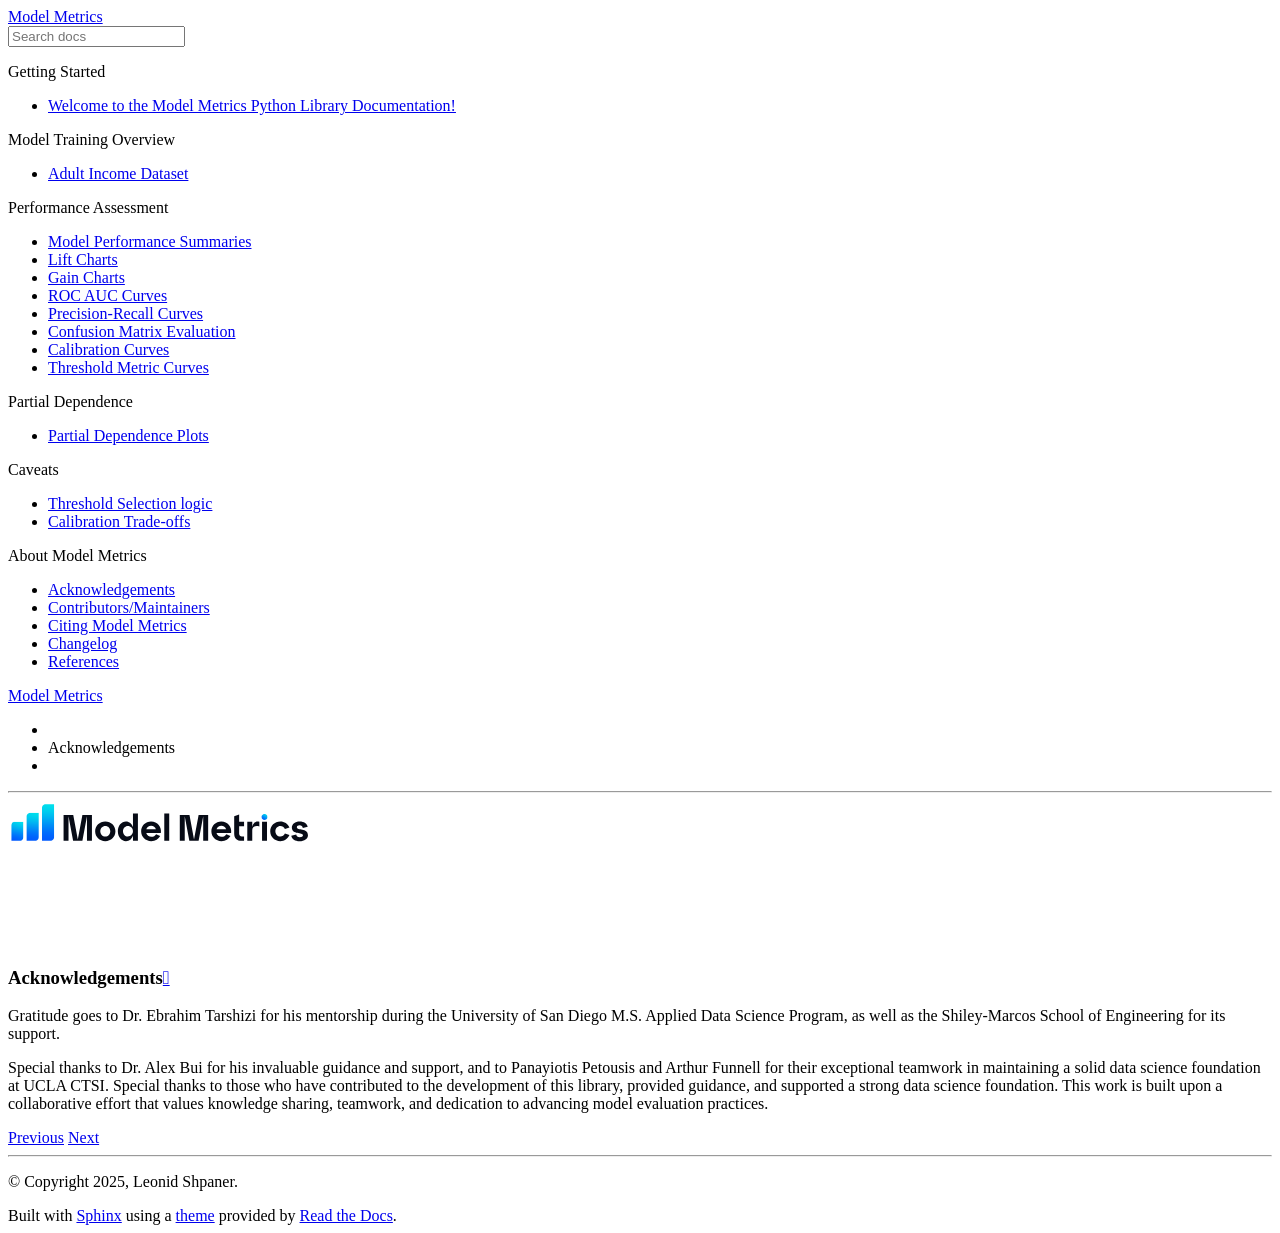
==== commit 8874ded8: "Upd. partial dependence section (from eda_toolkit)" ====
--- a/docs/acknowledgements.html
+++ b/docs/acknowledgements.html
@@ -1,29 +1,28 @@
+
+
 <!DOCTYPE html>
-<html class="writer-html5" lang="en" >
+<html class="writer-html5" lang="en" data-content_root="./">
 <head>
-  <meta charset="utf-8" /><meta name="generator" content="Docutils 0.18.1: http://docutils.sourceforge.net/" />
+  <meta charset="utf-8" /><meta name="viewport" content="width=device-width, initial-scale=1" />
 
   <meta name="viewport" content="width=device-width, initial-scale=1.0" />
   <title>Acknowledgements &mdash; Model Metrics 0.0.0.a2 documentation</title>
-      <link rel="stylesheet" href="_static/pygments.css" type="text/css" />
-      <link rel="stylesheet" href="_static/css/theme.css" type="text/css" />
-      <link rel="stylesheet" href="_static/copybutton.css" type="text/css" />
-      <link rel="stylesheet" href="_static/custom.css" type="text/css" />
-      <link rel="stylesheet" href="_static/custom.css" type="text/css" />
-      <link rel="stylesheet" href="_static/custom.js" type="text/css" />
-  <!--[if lt IE 9]>
-    <script src="_static/js/html5shiv.min.js"></script>
-  <![endif]-->
+      <link rel="stylesheet" type="text/css" href="_static/pygments.css?v=b86133f3" />
+      <link rel="stylesheet" type="text/css" href="_static/css/theme.css?v=e59714d7" />
+      <link rel="stylesheet" type="text/css" href="_static/copybutton.css?v=76b2166b" />
+      <link rel="stylesheet" type="text/css" href="_static/custom.css?v=8bd1c22b" />
+      <link rel="stylesheet" type="text/css" href="_static/custom.css?v=8bd1c22b" />
+      <link rel="stylesheet" type="text/css" href="_static/custom.js?v=f9206548" />
+
   
-        <script data-url_root="./" id="documentation_options" src="_static/documentation_options.js"></script>
-        <script src="_static/jquery.js"></script>
-        <script src="_static/underscore.js"></script>
-        <script src="_static/_sphinx_javascript_frameworks_compat.js"></script>
-        <script src="_static/doctools.js"></script>
-        <script src="_static/sphinx_highlight.js"></script>
-        <script src="_static/clipboard.min.js"></script>
-        <script src="_static/copybutton.js"></script>
-        <script src="_static/custom.js"></script>
+      <script src="_static/jquery.js?v=5d32c60e"></script>
+      <script src="_static/_sphinx_javascript_frameworks_compat.js?v=2cd50e6c"></script>
+      <script src="_static/documentation_options.js?v=b8a57ceb"></script>
+      <script src="_static/doctools.js?v=9bcbadda"></script>
+      <script src="_static/sphinx_highlight.js?v=dc90522c"></script>
+      <script src="_static/clipboard.min.js?v=a7894cd8"></script>
+      <script src="_static/copybutton.js?v=a0ccc04e"></script>
+      <script src="_static/custom.js?v=f9206548"></script>
     <script src="_static/js/theme.js"></script>
     <link rel="index" title="Index" href="genindex.html" />
     <link rel="search" title="Search" href="search.html" />
@@ -69,6 +68,10 @@
 <li class="toctree-l1"><a class="reference internal" href="performance_assessment.html#calibration-curves">Calibration Curves</a></li>
 <li class="toctree-l1"><a class="reference internal" href="performance_assessment.html#threshold-metric-curves">Threshold Metric Curves</a></li>
 </ul>
+<p class="caption" role="heading"><span class="caption-text">Partial Dependence</span></p>
+<ul>
+<li class="toctree-l1"><a class="reference internal" href="partial_dependence.html">Partial Dependence Plots</a></li>
+</ul>
 <p class="caption" role="heading"><span class="caption-text">Caveats</span></p>
 <ul>
 <li class="toctree-l1"><a class="reference internal" href="caveats.html">Threshold Selection logic</a></li>
@@ -106,9 +109,10 @@
           <div role="main" class="document" itemscope="itemscope" itemtype="http://schema.org/Article">
            <div itemprop="articleBody">
              
-  <div class="no-click"><a class="reference internal image-reference" href="_images/mm_logo.svg"><img alt="Model Metrics Logo" class="align-left" src="_images/mm_logo.svg" width="300px" /></a>
+  <div class="no-click"><a class="reference internal image-reference" href="_images/mm_logo.svg"><img alt="Model Metrics Logo" class="align-left" src="_images/mm_logo.svg" style="width: 300px;" />
+</a>
 </div><div style="height: 100px;"></div><section id="id1">
-<h1>Acknowledgements<a class="headerlink" href="#id1" title="Permalink to this heading"></a></h1>
+<h1>Acknowledgements<a class="headerlink" href="#id1" title="Link to this heading"></a></h1>
 <p>Gratitude goes to Dr. Ebrahim Tarshizi for his mentorship during the University
 of San Diego M.S. Applied Data Science Program, as well as the Shiley-Marcos
 School of Engineering for its support.</p>
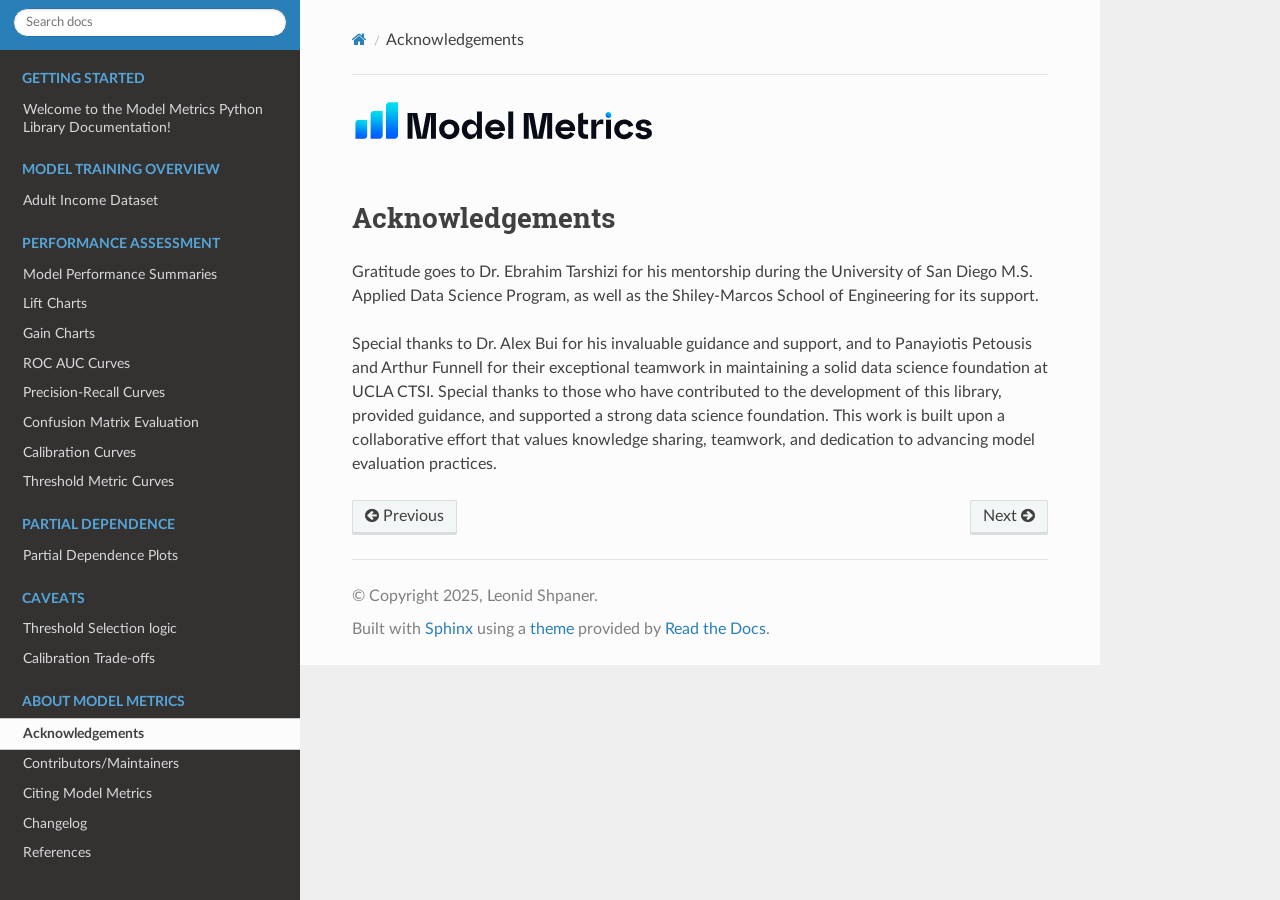
==== commit 2345b674: "Upd. partial_dependence docs" ====
--- a/docs/acknowledgements.html
+++ b/docs/acknowledgements.html
@@ -1,28 +1,29 @@
-
-
 <!DOCTYPE html>
-<html class="writer-html5" lang="en" data-content_root="./">
+<html class="writer-html5" lang="en" >
 <head>
-  <meta charset="utf-8" /><meta name="viewport" content="width=device-width, initial-scale=1" />
+  <meta charset="utf-8" /><meta name="generator" content="Docutils 0.18.1: http://docutils.sourceforge.net/" />
 
   <meta name="viewport" content="width=device-width, initial-scale=1.0" />
   <title>Acknowledgements &mdash; Model Metrics 0.0.0.a2 documentation</title>
-      <link rel="stylesheet" type="text/css" href="_static/pygments.css?v=b86133f3" />
-      <link rel="stylesheet" type="text/css" href="_static/css/theme.css?v=e59714d7" />
-      <link rel="stylesheet" type="text/css" href="_static/copybutton.css?v=76b2166b" />
-      <link rel="stylesheet" type="text/css" href="_static/custom.css?v=8bd1c22b" />
-      <link rel="stylesheet" type="text/css" href="_static/custom.css?v=8bd1c22b" />
-      <link rel="stylesheet" type="text/css" href="_static/custom.js?v=f9206548" />
-
+      <link rel="stylesheet" href="_static/pygments.css" type="text/css" />
+      <link rel="stylesheet" href="_static/css/theme.css" type="text/css" />
+      <link rel="stylesheet" href="_static/copybutton.css" type="text/css" />
+      <link rel="stylesheet" href="_static/custom.css" type="text/css" />
+      <link rel="stylesheet" href="_static/custom.css" type="text/css" />
+      <link rel="stylesheet" href="_static/custom.js" type="text/css" />
+  <!--[if lt IE 9]>
+    <script src="_static/js/html5shiv.min.js"></script>
+  <![endif]-->
   
-      <script src="_static/jquery.js?v=5d32c60e"></script>
-      <script src="_static/_sphinx_javascript_frameworks_compat.js?v=2cd50e6c"></script>
-      <script src="_static/documentation_options.js?v=b8a57ceb"></script>
-      <script src="_static/doctools.js?v=9bcbadda"></script>
-      <script src="_static/sphinx_highlight.js?v=dc90522c"></script>
-      <script src="_static/clipboard.min.js?v=a7894cd8"></script>
-      <script src="_static/copybutton.js?v=a0ccc04e"></script>
-      <script src="_static/custom.js?v=f9206548"></script>
+        <script data-url_root="./" id="documentation_options" src="_static/documentation_options.js"></script>
+        <script src="_static/jquery.js"></script>
+        <script src="_static/underscore.js"></script>
+        <script src="_static/_sphinx_javascript_frameworks_compat.js"></script>
+        <script src="_static/doctools.js"></script>
+        <script src="_static/sphinx_highlight.js"></script>
+        <script src="_static/clipboard.min.js"></script>
+        <script src="_static/copybutton.js"></script>
+        <script src="_static/custom.js"></script>
     <script src="_static/js/theme.js"></script>
     <link rel="index" title="Index" href="genindex.html" />
     <link rel="search" title="Search" href="search.html" />
@@ -109,10 +110,9 @@
           <div role="main" class="document" itemscope="itemscope" itemtype="http://schema.org/Article">
            <div itemprop="articleBody">
              
-  <div class="no-click"><a class="reference internal image-reference" href="_images/mm_logo.svg"><img alt="Model Metrics Logo" class="align-left" src="_images/mm_logo.svg" style="width: 300px;" />
-</a>
+  <div class="no-click"><a class="reference internal image-reference" href="_images/mm_logo.svg"><img alt="Model Metrics Logo" class="align-left" src="_images/mm_logo.svg" width="300px" /></a>
 </div><div style="height: 100px;"></div><section id="id1">
-<h1>Acknowledgements<a class="headerlink" href="#id1" title="Link to this heading"></a></h1>
+<h1>Acknowledgements<a class="headerlink" href="#id1" title="Permalink to this heading"></a></h1>
 <p>Gratitude goes to Dr. Ebrahim Tarshizi for his mentorship during the University
 of San Diego M.S. Applied Data Science Program, as well as the Shiley-Marcos
 School of Engineering for its support.</p>
--- a/docs/_static/css/theme.css
+++ b/docs/_static/css/theme.css
@@ -0,0 +1,4 @@
+html{box-sizing:border-box}*,:after,:before{box-sizing:inherit}article,aside,details,figcaption,figure,footer,header,hgroup,nav,section{display:block}audio,canvas,video{display:inline-block;*display:inline;*zoom:1}[hidden],audio:not([controls]){display:none}*{-webkit-box-sizing:border-box;-moz-box-sizing:border-box;box-sizing:border-box}html{font-size:100%;-webkit-text-size-adjust:100%;-ms-text-size-adjust:100%}body{margin:0}a:active,a:hover{outline:0}abbr[title]{border-bottom:1px dotted}b,strong{font-weight:700}blockquote{margin:0}dfn{font-style:italic}ins{background:#ff9;text-decoration:none}ins,mark{color:#000}mark{background:#ff0;font-style:italic;font-weight:700}.rst-content code,.rst-content tt,code,kbd,pre,samp{font-family:monospace,serif;_font-family:courier new,monospace;font-size:1em}pre{white-space:pre}q{quotes:none}q:after,q:before{content:"";content:none}small{font-size:85%}sub,sup{font-size:75%;line-height:0;position:relative;vertical-align:baseline}sup{top:-.5em}sub{bottom:-.25em}dl,ol,ul{margin:0;padding:0;list-style:none;list-style-image:none}li{list-style:none}dd{margin:0}img{border:0;-ms-interpolation-mode:bicubic;vertical-align:middle;max-width:100%}svg:not(:root){overflow:hidden}figure,form{margin:0}label{cursor:pointer}button,input,select,textarea{font-size:100%;margin:0;vertical-align:baseline;*vertical-align:middle}button,input{line-height:normal}button,input[type=button],input[type=reset],input[type=submit]{cursor:pointer;-webkit-appearance:button;*overflow:visible}button[disabled],input[disabled]{cursor:default}input[type=search]{-webkit-appearance:textfield;-moz-box-sizing:content-box;-webkit-box-sizing:content-box;box-sizing:content-box}textarea{resize:vertical}table{border-collapse:collapse;border-spacing:0}td{vertical-align:top}.chromeframe{margin:.2em 0;background:#ccc;color:#000;padding:.2em 0}.ir{display:block;border:0;text-indent:-999em;overflow:hidden;background-color:transparent;background-repeat:no-repeat;text-align:left;direction:ltr;*line-height:0}.ir br{display:none}.hidden{display:none!important;visibility:hidden}.visuallyhidden{border:0;clip:rect(0 0 0 0);height:1px;margin:-1px;overflow:hidden;padding:0;position:absolute;width:1px}.visuallyhidden.focusable:active,.visuallyhidden.focusable:focus{clip:auto;height:auto;margin:0;overflow:visible;position:static;width:auto}.invisible{visibility:hidden}.relative{position:relative}big,small{font-size:100%}@media print{body,html,section{background:none!important}*{box-shadow:none!important;text-shadow:none!important;filter:none!important;-ms-filter:none!important}a,a:visited{text-decoration:underline}.ir a:after,a[href^="#"]:after,a[href^="javascript:"]:after{content:""}blockquote,pre{page-break-inside:avoid}thead{display:table-header-group}img,tr{page-break-inside:avoid}img{max-width:100%!important}@page{margin:.5cm}.rst-content .toctree-wrapper>p.caption,h2,h3,p{orphans:3;widows:3}.rst-content .toctree-wrapper>p.caption,h2,h3{page-break-after:avoid}}.btn,.fa:before,.icon:before,.rst-content .admonition,.rst-content .admonition-title:before,.rst-content .admonition-todo,.rst-content .attention,.rst-content .caution,.rst-content .code-block-caption .headerlink:before,.rst-content .danger,.rst-content .eqno .headerlink:before,.rst-content .error,.rst-content .hint,.rst-content .important,.rst-content .note,.rst-content .seealso,.rst-content .tip,.rst-content .warning,.rst-content code.download span:first-child:before,.rst-content dl dt .headerlink:before,.rst-content h1 .headerlink:before,.rst-content h2 .headerlink:before,.rst-content h3 .headerlink:before,.rst-content h4 .headerlink:before,.rst-content h5 .headerlink:before,.rst-content h6 .headerlink:before,.rst-content p.caption .headerlink:before,.rst-content p .headerlink:before,.rst-content table>caption .headerlink:before,.rst-content tt.download span:first-child:before,.wy-alert,.wy-dropdown .caret:before,.wy-inline-validate.wy-inline-validate-danger .wy-input-context:before,.wy-inline-validate.wy-inline-validate-info .wy-input-context:before,.wy-inline-validate.wy-inline-validate-success .wy-input-context:before,.wy-inline-validate.wy-inline-validate-warning .wy-input-context:before,.wy-menu-vertical li.current>a button.toctree-expand:before,.wy-menu-vertical li.on a button.toctree-expand:before,.wy-menu-vertical li button.toctree-expand:before,input[type=color],input[type=date],input[type=datetime-local],input[type=datetime],input[type=email],input[type=month],input[type=number],input[type=password],input[type=search],input[type=tel],input[type=text],input[type=time],input[type=url],input[type=week],select,textarea{-webkit-font-smoothing:antialiased}.clearfix{*zoom:1}.clearfix:after,.clearfix:before{display:table;content:""}.clearfix:after{clear:both}/*!
+ *  Font Awesome 4.7.0 by @davegandy - http://fontawesome.io - @fontawesome
+ *  License - http://fontawesome.io/license (Font: SIL OFL 1.1, CSS: MIT License)
+ */@font-face{font-family:FontAwesome;src:url(fonts/fontawesome-webfont.eot?674f50d287a8c48dc19ba404d20fe713);src:url(fonts/fontawesome-webfont.eot?674f50d287a8c48dc19ba404d20fe713?#iefix&v=4.7.0) format("embedded-opentype"),url(fonts/fontawesome-webfont.woff2?af7ae505a9eed503f8b8e6982036873e) format("woff2"),url(fonts/fontawesome-webfont.woff?fee66e712a8a08eef5805a46892932ad) format("woff"),url(fonts/fontawesome-webfont.ttf?b06871f281fee6b241d60582ae9369b9) format("truetype"),url(fonts/fontawesome-webfont.svg?912ec66d7572ff821749319396470bde#fontawesomeregular) format("svg");font-weight:400;font-style:normal}.fa,.icon,.rst-content .admonition-title,.rst-content .code-block-caption .headerlink,.rst-content .eqno .headerlink,.rst-content code.download span:first-child,.rst-content dl dt .headerlink,.rst-content h1 .headerlink,.rst-content h2 .headerlink,.rst-content h3 .headerlink,.rst-content h4 .headerlink,.rst-content h5 .headerlink,.rst-content h6 .headerlink,.rst-content p.caption .headerlink,.rst-content p .headerlink,.rst-content table>caption .headerlink,.rst-content tt.download span:first-child,.wy-menu-vertical li.current>a button.toctree-expand,.wy-menu-vertical li.on a button.toctree-expand,.wy-menu-vertical li button.toctree-expand{display:inline-block;font:normal normal normal 14px/1 FontAwesome;font-size:inherit;text-rendering:auto;-webkit-font-smoothing:antialiased;-moz-osx-font-smoothing:grayscale}.fa-lg{font-size:1.33333em;line-height:.75em;vertical-align:-15%}.fa-2x{font-size:2em}.fa-3x{font-size:3em}.fa-4x{font-size:4em}.fa-5x{font-size:5em}.fa-fw{width:1.28571em;text-align:center}.fa-ul{padding-left:0;margin-left:2.14286em;list-style-type:none}.fa-ul>li{position:relative}.fa-li{position:absolute;left:-2.14286em;width:2.14286em;top:.14286em;text-align:center}.fa-li.fa-lg{left:-1.85714em}.fa-border{padding:.2em .25em .15em;border:.08em solid #eee;border-radius:.1em}.fa-pull-left{float:left}.fa-pull-right{float:right}.fa-pull-left.icon,.fa.fa-pull-left,.rst-content .code-block-caption .fa-pull-left.headerlink,.rst-content .eqno .fa-pull-left.headerlink,.rst-content .fa-pull-left.admonition-title,.rst-content code.download span.fa-pull-left:first-child,.rst-content dl dt .fa-pull-left.headerlink,.rst-content h1 .fa-pull-left.headerlink,.rst-content h2 .fa-pull-left.headerlink,.rst-content h3 .fa-pull-left.headerlink,.rst-content h4 .fa-pull-left.headerlink,.rst-content h5 .fa-pull-left.headerlink,.rst-content h6 .fa-pull-left.headerlink,.rst-content p .fa-pull-left.headerlink,.rst-content table>caption .fa-pull-left.headerlink,.rst-content tt.download span.fa-pull-left:first-child,.wy-menu-vertical li.current>a button.fa-pull-left.toctree-expand,.wy-menu-vertical li.on a button.fa-pull-left.toctree-expand,.wy-menu-vertical li button.fa-pull-left.toctree-expand{margin-right:.3em}.fa-pull-right.icon,.fa.fa-pull-right,.rst-content .code-block-caption .fa-pull-right.headerlink,.rst-content .eqno .fa-pull-right.headerlink,.rst-content .fa-pull-right.admonition-title,.rst-content code.download span.fa-pull-right:first-child,.rst-content dl dt .fa-pull-right.headerlink,.rst-content h1 .fa-pull-right.headerlink,.rst-content h2 .fa-pull-right.headerlink,.rst-content h3 .fa-pull-right.headerlink,.rst-content h4 .fa-pull-right.headerlink,.rst-content h5 .fa-pull-right.headerlink,.rst-content h6 .fa-pull-right.headerlink,.rst-content p .fa-pull-right.headerlink,.rst-content table>caption .fa-pull-right.headerlink,.rst-content tt.download span.fa-pull-right:first-child,.wy-menu-vertical li.current>a button.fa-pull-right.toctree-expand,.wy-menu-vertical li.on a button.fa-pull-right.toctree-expand,.wy-menu-vertical li button.fa-pull-right.toctree-expand{margin-left:.3em}.pull-right{float:right}.pull-left{float:left}.fa.pull-left,.pull-left.icon,.rst-content .code-block-caption .pull-left.headerlink,.rst-content .eqno .pull-left.headerlink,.rst-content .pull-left.admonition-title,.rst-content code.download span.pull-left:first-child,.rst-content dl dt .pull-left.headerlink,.rst-content h1 .pull-left.headerlink,.rst-content h2 .pull-left.headerlink,.rst-content h3 .pull-left.headerlink,.rst-content h4 .pull-left.headerlink,.rst-content h5 .pull-left.headerlink,.rst-content h6 .pull-left.headerlink,.rst-content p .pull-left.headerlink,.rst-content table>caption .pull-left.headerlink,.rst-content tt.download span.pull-left:first-child,.wy-menu-vertical li.current>a button.pull-left.toctree-expand,.wy-menu-vertical li.on a button.pull-left.toctree-expand,.wy-menu-vertical li button.pull-left.toctree-expand{margin-right:.3em}.fa.pull-right,.pull-right.icon,.rst-content .code-block-caption .pull-right.headerlink,.rst-content .eqno .pull-right.headerlink,.rst-content .pull-right.admonition-title,.rst-content code.download span.pull-right:first-child,.rst-content dl dt .pull-right.headerlink,.rst-content h1 .pull-right.headerlink,.rst-content h2 .pull-right.headerlink,.rst-content h3 .pull-right.headerlink,.rst-content h4 .pull-right.headerlink,.rst-content h5 .pull-right.headerlink,.rst-content h6 .pull-right.headerlink,.rst-content p .pull-right.headerlink,.rst-content table>caption .pull-right.headerlink,.rst-content tt.download span.pull-right:first-child,.wy-menu-vertical li.current>a button.pull-right.toctree-expand,.wy-menu-vertical li.on a button.pull-right.toctree-expand,.wy-menu-vertical li button.pull-right.toctree-expand{margin-left:.3em}.fa-spin{-webkit-animation:fa-spin 2s linear infinite;animation:fa-spin 2s linear infinite}.fa-pulse{-webkit-animation:fa-spin 1s steps(8) infinite;animation:fa-spin 1s steps(8) infinite}@-webkit-keyframes fa-spin{0%{-webkit-transform:rotate(0deg);transform:rotate(0deg)}to{-webkit-transform:rotate(359deg);transform:rotate(359deg)}}@keyframes fa-spin{0%{-webkit-transform:rotate(0deg);transform:rotate(0deg)}to{-webkit-transform:rotate(359deg);transform:rotate(359deg)}}.fa-rotate-90{-ms-filter:"progid:DXImageTransform.Microsoft.BasicImage(rotation=1)";-webkit-transform:rotate(90deg);-ms-transform:rotate(90deg);transform:rotate(90deg)}.fa-rotate-180{-ms-filter:"progid:DXImageTransform.Microsoft.BasicImage(rotation=2)";-webkit-transform:rotate(180deg);-ms-transform:rotate(180deg);transform:rotate(180deg)}.fa-rotate-270{-ms-filter:"progid:DXImageTransform.Microsoft.BasicImage(rotation=3)";-webkit-transform:rotate(270deg);-ms-transform:rotate(270deg);transform:rotate(270deg)}.fa-flip-horizontal{-ms-filter:"progid:DXImageTransform.Microsoft.BasicImage(rotation=0, mirror=1)";-webkit-transform:scaleX(-1);-ms-transform:scaleX(-1);transform:scaleX(-1)}.fa-flip-vertical{-ms-filter:"progid:DXImageTransform.Microsoft.BasicImage(rotation=2, mirror=1)";-webkit-transform:scaleY(-1);-ms-transform:scaleY(-1);transform:scaleY(-1)}:root .fa-flip-horizontal,:root .fa-flip-vertical,:root .fa-rotate-90,:root .fa-rotate-180,:root .fa-rotate-270{filter:none}.fa-stack{position:relative;display:inline-block;width:2em;height:2em;line-height:2em;vertical-align:middle}.fa-stack-1x,.fa-stack-2x{position:absolute;left:0;width:100%;text-align:center}.fa-stack-1x{line-height:inherit}.fa-stack-2x{font-size:2em}.fa-inverse{color:#fff}.fa-glass:before{content:""}.fa-music:before{content:""}.fa-search:before,.icon-search:before{content:""}.fa-envelope-o:before{content:""}.fa-heart:before{content:""}.fa-star:before{content:""}.fa-star-o:before{content:""}.fa-user:before{content:""}.fa-film:before{content:""}.fa-th-large:before{content:""}.fa-th:before{content:""}.fa-th-list:before{content:""}.fa-check:before{content:""}.fa-close:before,.fa-remove:before,.fa-times:before{content:""}.fa-search-plus:before{content:""}.fa-search-minus:before{content:""}.fa-power-off:before{content:""}.fa-signal:before{content:""}.fa-cog:before,.fa-gear:before{content:""}.fa-trash-o:before{content:""}.fa-home:before,.icon-home:before{content:""}.fa-file-o:before{content:""}.fa-clock-o:before{content:""}.fa-road:before{content:""}.fa-download:before,.rst-content code.download span:first-child:before,.rst-content tt.download span:first-child:before{content:""}.fa-arrow-circle-o-down:before{content:""}.fa-arrow-circle-o-up:before{content:""}.fa-inbox:before{content:""}.fa-play-circle-o:before{content:""}.fa-repeat:before,.fa-rotate-right:before{content:""}.fa-refresh:before{content:""}.fa-list-alt:before{content:""}.fa-lock:before{content:""}.fa-flag:before{content:""}.fa-headphones:before{content:""}.fa-volume-off:before{content:""}.fa-volume-down:before{content:""}.fa-volume-up:before{content:""}.fa-qrcode:before{content:""}.fa-barcode:before{content:""}.fa-tag:before{content:""}.fa-tags:before{content:""}.fa-book:before,.icon-book:before{content:""}.fa-bookmark:before{content:""}.fa-print:before{content:""}.fa-camera:before{content:""}.fa-font:before{content:""}.fa-bold:before{content:""}.fa-italic:before{content:""}.fa-text-height:before{content:""}.fa-text-width:before{content:""}.fa-align-left:before{content:""}.fa-align-center:before{content:""}.fa-align-right:before{content:""}.fa-align-justify:before{content:""}.fa-list:before{content:""}.fa-dedent:before,.fa-outdent:before{content:""}.fa-indent:before{content:""}.fa-video-camera:before{content:""}.fa-image:before,.fa-photo:before,.fa-picture-o:before{content:""}.fa-pencil:before{content:""}.fa-map-marker:before{content:""}.fa-adjust:before{content:""}.fa-tint:before{content:""}.fa-edit:before,.fa-pencil-square-o:before{content:""}.fa-share-square-o:before{content:""}.fa-check-square-o:before{content:""}.fa-arrows:before{content:""}.fa-step-backward:before{content:""}.fa-fast-backward:before{content:""}.fa-backward:before{content:""}.fa-play:before{content:""}.fa-pause:before{content:""}.fa-stop:before{content:""}.fa-forward:before{content:""}.fa-fast-forward:before{content:""}.fa-step-forward:before{content:""}.fa-eject:before{content:""}.fa-chevron-left:before{content:""}.fa-chevron-right:before{content:""}.fa-plus-circle:before{content:""}.fa-minus-circle:before{content:""}.fa-times-circle:before,.wy-inline-validate.wy-inline-validate-danger .wy-input-context:before{content:""}.fa-check-circle:before,.wy-inline-validate.wy-inline-validate-success .wy-input-context:before{content:""}.fa-question-circle:before{content:""}.fa-info-circle:before{content:""}.fa-crosshairs:before{content:""}.fa-times-circle-o:before{content:""}.fa-check-circle-o:before{content:""}.fa-ban:before{content:""}.fa-arrow-left:before{content:""}.fa-arrow-right:before{content:""}.fa-arrow-up:before{content:""}.fa-arrow-down:before{content:""}.fa-mail-forward:before,.fa-share:before{content:""}.fa-expand:before{content:""}.fa-compress:before{content:""}.fa-plus:before{content:""}.fa-minus:before{content:""}.fa-asterisk:before{content:""}.fa-exclamation-circle:before,.rst-content .admonition-title:before,.wy-inline-validate.wy-inline-validate-info .wy-input-context:before,.wy-inline-validate.wy-inline-validate-warning .wy-input-context:before{content:""}.fa-gift:before{content:""}.fa-leaf:before{content:""}.fa-fire:before,.icon-fire:before{content:""}.fa-eye:before{content:""}.fa-eye-slash:before{content:""}.fa-exclamation-triangle:before,.fa-warning:before{content:""}.fa-plane:before{content:""}.fa-calendar:before{content:""}.fa-random:before{content:""}.fa-comment:before{content:""}.fa-magnet:before{content:""}.fa-chevron-up:before{content:""}.fa-chevron-down:before{content:""}.fa-retweet:before{content:""}.fa-shopping-cart:before{content:""}.fa-folder:before{content:""}.fa-folder-open:before{content:""}.fa-arrows-v:before{content:""}.fa-arrows-h:before{content:""}.fa-bar-chart-o:before,.fa-bar-chart:before{content:""}.fa-twitter-square:before{content:""}.fa-facebook-square:before{content:""}.fa-camera-retro:before{content:""}.fa-key:before{content:""}.fa-cogs:before,.fa-gears:before{content:""}.fa-comments:before{content:""}.fa-thumbs-o-up:before{content:""}.fa-thumbs-o-down:before{content:""}.fa-star-half:before{content:""}.fa-heart-o:before{content:""}.fa-sign-out:before{content:""}.fa-linkedin-square:before{content:""}.fa-thumb-tack:before{content:""}.fa-external-link:before{content:""}.fa-sign-in:before{content:""}.fa-trophy:before{content:""}.fa-github-square:before{content:""}.fa-upload:before{content:""}.fa-lemon-o:before{content:""}.fa-phone:before{content:""}.fa-square-o:before{content:""}.fa-bookmark-o:before{content:""}.fa-phone-square:before{content:""}.fa-twitter:before{content:""}.fa-facebook-f:before,.fa-facebook:before{content:""}.fa-github:before,.icon-github:before{content:""}.fa-unlock:before{content:""}.fa-credit-card:before{content:""}.fa-feed:before,.fa-rss:before{content:""}.fa-hdd-o:before{content:""}.fa-bullhorn:before{content:""}.fa-bell:before{content:""}.fa-certificate:before{content:""}.fa-hand-o-right:before{content:""}.fa-hand-o-left:before{content:""}.fa-hand-o-up:before{content:""}.fa-hand-o-down:before{content:""}.fa-arrow-circle-left:before,.icon-circle-arrow-left:before{content:""}.fa-arrow-circle-right:before,.icon-circle-arrow-right:before{content:""}.fa-arrow-circle-up:before{content:""}.fa-arrow-circle-down:before{content:""}.fa-globe:before{content:""}.fa-wrench:before{content:""}.fa-tasks:before{content:""}.fa-filter:before{content:""}.fa-briefcase:before{content:""}.fa-arrows-alt:before{content:""}.fa-group:before,.fa-users:before{content:""}.fa-chain:before,.fa-link:before,.icon-link:before{content:""}.fa-cloud:before{content:""}.fa-flask:before{content:""}.fa-cut:before,.fa-scissors:before{content:""}.fa-copy:before,.fa-files-o:before{content:""}.fa-paperclip:before{content:""}.fa-floppy-o:before,.fa-save:before{content:""}.fa-square:before{content:""}.fa-bars:before,.fa-navicon:before,.fa-reorder:before{content:""}.fa-list-ul:before{content:""}.fa-list-ol:before{content:""}.fa-strikethrough:before{content:""}.fa-underline:before{content:""}.fa-table:before{content:""}.fa-magic:before{content:""}.fa-truck:before{content:""}.fa-pinterest:before{content:""}.fa-pinterest-square:before{content:""}.fa-google-plus-square:before{content:""}.fa-google-plus:before{content:""}.fa-money:before{content:""}.fa-caret-down:before,.icon-caret-down:before,.wy-dropdown .caret:before{content:""}.fa-caret-up:before{content:""}.fa-caret-left:before{content:""}.fa-caret-right:before{content:""}.fa-columns:before{content:""}.fa-sort:before,.fa-unsorted:before{content:""}.fa-sort-desc:before,.fa-sort-down:before{content:""}.fa-sort-asc:before,.fa-sort-up:before{content:""}.fa-envelope:before{content:""}.fa-linkedin:before{content:""}.fa-rotate-left:before,.fa-undo:before{content:""}.fa-gavel:before,.fa-legal:before{content:""}.fa-dashboard:before,.fa-tachometer:before{content:""}.fa-comment-o:before{content:""}.fa-comments-o:before{content:""}.fa-bolt:before,.fa-flash:before{content:""}.fa-sitemap:before{content:""}.fa-umbrella:before{content:""}.fa-clipboard:before,.fa-paste:before{content:""}.fa-lightbulb-o:before{content:""}.fa-exchange:before{content:""}.fa-cloud-download:before{content:""}.fa-cloud-upload:before{content:""}.fa-user-md:before{content:""}.fa-stethoscope:before{content:""}.fa-suitcase:before{content:""}.fa-bell-o:before{content:""}.fa-coffee:before{content:""}.fa-cutlery:before{content:""}.fa-file-text-o:before{content:""}.fa-building-o:before{content:""}.fa-hospital-o:before{content:""}.fa-ambulance:before{content:""}.fa-medkit:before{content:""}.fa-fighter-jet:before{content:""}.fa-beer:before{content:""}.fa-h-square:before{content:""}.fa-plus-square:before{content:""}.fa-angle-double-left:before{content:""}.fa-angle-double-right:before{content:""}.fa-angle-double-up:before{content:""}.fa-angle-double-down:before{content:""}.fa-angle-left:before{content:""}.fa-angle-right:before{content:""}.fa-angle-up:before{content:""}.fa-angle-down:before{content:""}.fa-desktop:before{content:""}.fa-laptop:before{content:""}.fa-tablet:before{content:""}.fa-mobile-phone:before,.fa-mobile:before{content:""}.fa-circle-o:before{content:""}.fa-quote-left:before{content:""}.fa-quote-right:before{content:""}.fa-spinner:before{content:""}.fa-circle:before{content:""}.fa-mail-reply:before,.fa-reply:before{content:""}.fa-github-alt:before{content:""}.fa-folder-o:before{content:""}.fa-folder-open-o:before{content:""}.fa-smile-o:before{content:""}.fa-frown-o:before{content:""}.fa-meh-o:before{content:""}.fa-gamepad:before{content:""}.fa-keyboard-o:before{content:""}.fa-flag-o:before{content:""}.fa-flag-checkered:before{content:""}.fa-terminal:before{content:""}.fa-code:before{content:""}.fa-mail-reply-all:before,.fa-reply-all:before{content:""}.fa-star-half-empty:before,.fa-star-half-full:before,.fa-star-half-o:before{content:""}.fa-location-arrow:before{content:""}.fa-crop:before{content:""}.fa-code-fork:before{content:""}.fa-chain-broken:before,.fa-unlink:before{content:""}.fa-question:before{content:""}.fa-info:before{content:""}.fa-exclamation:before{content:""}.fa-superscript:before{content:""}.fa-subscript:before{content:""}.fa-eraser:before{content:""}.fa-puzzle-piece:before{content:""}.fa-microphone:before{content:""}.fa-microphone-slash:before{content:""}.fa-shield:before{content:""}.fa-calendar-o:before{content:""}.fa-fire-extinguisher:before{content:""}.fa-rocket:before{content:""}.fa-maxcdn:before{content:""}.fa-chevron-circle-left:before{content:""}.fa-chevron-circle-right:before{content:""}.fa-chevron-circle-up:before{content:""}.fa-chevron-circle-down:before{content:""}.fa-html5:before{content:""}.fa-css3:before{content:""}.fa-anchor:before{content:""}.fa-unlock-alt:before{content:""}.fa-bullseye:before{content:""}.fa-ellipsis-h:before{content:""}.fa-ellipsis-v:before{content:""}.fa-rss-square:before{content:""}.fa-play-circle:before{content:""}.fa-ticket:before{content:""}.fa-minus-square:before{content:""}.fa-minus-square-o:before,.wy-menu-vertical li.current>a button.toctree-expand:before,.wy-menu-vertical li.on a button.toctree-expand:before{content:""}.fa-level-up:before{content:""}.fa-level-down:before{content:""}.fa-check-square:before{content:""}.fa-pencil-square:before{content:""}.fa-external-link-square:before{content:""}.fa-share-square:before{content:""}.fa-compass:before{content:""}.fa-caret-square-o-down:before,.fa-toggle-down:before{content:""}.fa-caret-square-o-up:before,.fa-toggle-up:before{content:""}.fa-caret-square-o-right:before,.fa-toggle-right:before{content:""}.fa-eur:before,.fa-euro:before{content:""}.fa-gbp:before{content:""}.fa-dollar:before,.fa-usd:before{content:""}.fa-inr:before,.fa-rupee:before{content:""}.fa-cny:before,.fa-jpy:before,.fa-rmb:before,.fa-yen:before{content:""}.fa-rouble:before,.fa-rub:before,.fa-ruble:before{content:""}.fa-krw:before,.fa-won:before{content:""}.fa-bitcoin:before,.fa-btc:before{content:""}.fa-file:before{content:""}.fa-file-text:before{content:""}.fa-sort-alpha-asc:before{content:""}.fa-sort-alpha-desc:before{content:""}.fa-sort-amount-asc:before{content:""}.fa-sort-amount-desc:before{content:""}.fa-sort-numeric-asc:before{content:""}.fa-sort-numeric-desc:before{content:""}.fa-thumbs-up:before{content:""}.fa-thumbs-down:before{content:""}.fa-youtube-square:before{content:""}.fa-youtube:before{content:""}.fa-xing:before{content:""}.fa-xing-square:before{content:""}.fa-youtube-play:before{content:""}.fa-dropbox:before{content:""}.fa-stack-overflow:before{content:""}.fa-instagram:before{content:""}.fa-flickr:before{content:""}.fa-adn:before{content:""}.fa-bitbucket:before,.icon-bitbucket:before{content:""}.fa-bitbucket-square:before{content:""}.fa-tumblr:before{content:""}.fa-tumblr-square:before{content:""}.fa-long-arrow-down:before{content:""}.fa-long-arrow-up:before{content:""}.fa-long-arrow-left:before{content:""}.fa-long-arrow-right:before{content:""}.fa-apple:before{content:""}.fa-windows:before{content:""}.fa-android:before{content:""}.fa-linux:before{content:""}.fa-dribbble:before{content:""}.fa-skype:before{content:""}.fa-foursquare:before{content:""}.fa-trello:before{content:""}.fa-female:before{content:""}.fa-male:before{content:""}.fa-gittip:before,.fa-gratipay:before{content:""}.fa-sun-o:before{content:""}.fa-moon-o:before{content:""}.fa-archive:before{content:""}.fa-bug:before{content:""}.fa-vk:before{content:""}.fa-weibo:before{content:""}.fa-renren:before{content:""}.fa-pagelines:before{content:""}.fa-stack-exchange:before{content:""}.fa-arrow-circle-o-right:before{content:""}.fa-arrow-circle-o-left:before{content:""}.fa-caret-square-o-left:before,.fa-toggle-left:before{content:""}.fa-dot-circle-o:before{content:""}.fa-wheelchair:before{content:""}.fa-vimeo-square:before{content:""}.fa-try:before,.fa-turkish-lira:before{content:""}.fa-plus-square-o:before,.wy-menu-vertical li button.toctree-expand:before{content:""}.fa-space-shuttle:before{content:""}.fa-slack:before{content:""}.fa-envelope-square:before{content:""}.fa-wordpress:before{content:""}.fa-openid:before{content:""}.fa-bank:before,.fa-institution:before,.fa-university:before{content:""}.fa-graduation-cap:before,.fa-mortar-board:before{content:""}.fa-yahoo:before{content:""}.fa-google:before{content:""}.fa-reddit:before{content:""}.fa-reddit-square:before{content:""}.fa-stumbleupon-circle:before{content:""}.fa-stumbleupon:before{content:""}.fa-delicious:before{content:""}.fa-digg:before{content:""}.fa-pied-piper-pp:before{content:""}.fa-pied-piper-alt:before{content:""}.fa-drupal:before{content:""}.fa-joomla:before{content:""}.fa-language:before{content:""}.fa-fax:before{content:""}.fa-building:before{content:""}.fa-child:before{content:""}.fa-paw:before{content:""}.fa-spoon:before{content:""}.fa-cube:before{content:""}.fa-cubes:before{content:""}.fa-behance:before{content:""}.fa-behance-square:before{content:""}.fa-steam:before{content:""}.fa-steam-square:before{content:""}.fa-recycle:before{content:""}.fa-automobile:before,.fa-car:before{content:""}.fa-cab:before,.fa-taxi:before{content:""}.fa-tree:before{content:""}.fa-spotify:before{content:""}.fa-deviantart:before{content:""}.fa-soundcloud:before{content:""}.fa-database:before{content:""}.fa-file-pdf-o:before{content:""}.fa-file-word-o:before{content:""}.fa-file-excel-o:before{content:""}.fa-file-powerpoint-o:before{content:""}.fa-file-image-o:before,.fa-file-photo-o:before,.fa-file-picture-o:before{content:""}.fa-file-archive-o:before,.fa-file-zip-o:before{content:""}.fa-file-audio-o:before,.fa-file-sound-o:before{content:""}.fa-file-movie-o:before,.fa-file-video-o:before{content:""}.fa-file-code-o:before{content:""}.fa-vine:before{content:""}.fa-codepen:before{content:""}.fa-jsfiddle:before{content:""}.fa-life-bouy:before,.fa-life-buoy:before,.fa-life-ring:before,.fa-life-saver:before,.fa-support:before{content:""}.fa-circle-o-notch:before{content:""}.fa-ra:before,.fa-rebel:before,.fa-resistance:before{content:""}.fa-empire:before,.fa-ge:before{content:""}.fa-git-square:before{content:""}.fa-git:before{content:""}.fa-hacker-news:before,.fa-y-combinator-square:before,.fa-yc-square:before{content:""}.fa-tencent-weibo:before{content:""}.fa-qq:before{content:""}.fa-wechat:before,.fa-weixin:before{content:""}.fa-paper-plane:before,.fa-send:before{content:""}.fa-paper-plane-o:before,.fa-send-o:before{content:""}.fa-history:before{content:""}.fa-circle-thin:before{content:""}.fa-header:before{content:""}.fa-paragraph:before{content:""}.fa-sliders:before{content:""}.fa-share-alt:before{content:""}.fa-share-alt-square:before{content:""}.fa-bomb:before{content:""}.fa-futbol-o:before,.fa-soccer-ball-o:before{content:""}.fa-tty:before{content:""}.fa-binoculars:before{content:""}.fa-plug:before{content:""}.fa-slideshare:before{content:""}.fa-twitch:before{content:""}.fa-yelp:before{content:""}.fa-newspaper-o:before{content:""}.fa-wifi:before{content:""}.fa-calculator:before{content:""}.fa-paypal:before{content:""}.fa-google-wallet:before{content:""}.fa-cc-visa:before{content:""}.fa-cc-mastercard:before{content:""}.fa-cc-discover:before{content:""}.fa-cc-amex:before{content:""}.fa-cc-paypal:before{content:""}.fa-cc-stripe:before{content:""}.fa-bell-slash:before{content:""}.fa-bell-slash-o:before{content:""}.fa-trash:before{content:""}.fa-copyright:before{content:""}.fa-at:before{content:""}.fa-eyedropper:before{content:""}.fa-paint-brush:before{content:""}.fa-birthday-cake:before{content:""}.fa-area-chart:before{content:""}.fa-pie-chart:before{content:""}.fa-line-chart:before{content:""}.fa-lastfm:before{content:""}.fa-lastfm-square:before{content:""}.fa-toggle-off:before{content:""}.fa-toggle-on:before{content:""}.fa-bicycle:before{content:""}.fa-bus:before{content:""}.fa-ioxhost:before{content:""}.fa-angellist:before{content:""}.fa-cc:before{content:""}.fa-ils:before,.fa-shekel:before,.fa-sheqel:before{content:""}.fa-meanpath:before{content:""}.fa-buysellads:before{content:""}.fa-connectdevelop:before{content:""}.fa-dashcube:before{content:""}.fa-forumbee:before{content:""}.fa-leanpub:before{content:""}.fa-sellsy:before{content:""}.fa-shirtsinbulk:before{content:""}.fa-simplybuilt:before{content:""}.fa-skyatlas:before{content:""}.fa-cart-plus:before{content:""}.fa-cart-arrow-down:before{content:""}.fa-diamond:before{content:""}.fa-ship:before{content:""}.fa-user-secret:before{content:""}.fa-motorcycle:before{content:""}.fa-street-view:before{content:""}.fa-heartbeat:before{content:""}.fa-venus:before{content:""}.fa-mars:before{content:""}.fa-mercury:before{content:""}.fa-intersex:before,.fa-transgender:before{content:""}.fa-transgender-alt:before{content:""}.fa-venus-double:before{content:""}.fa-mars-double:before{content:""}.fa-venus-mars:before{content:""}.fa-mars-stroke:before{content:""}.fa-mars-stroke-v:before{content:""}.fa-mars-stroke-h:before{content:""}.fa-neuter:before{content:""}.fa-genderless:before{content:""}.fa-facebook-official:before{content:""}.fa-pinterest-p:before{content:""}.fa-whatsapp:before{content:""}.fa-server:before{content:""}.fa-user-plus:before{content:""}.fa-user-times:before{content:""}.fa-bed:before,.fa-hotel:before{content:""}.fa-viacoin:before{content:""}.fa-train:before{content:""}.fa-subway:before{content:""}.fa-medium:before{content:""}.fa-y-combinator:before,.fa-yc:before{content:""}.fa-optin-monster:before{content:""}.fa-opencart:before{content:""}.fa-expeditedssl:before{content:""}.fa-battery-4:before,.fa-battery-full:before,.fa-battery:before{content:""}.fa-battery-3:before,.fa-battery-three-quarters:before{content:""}.fa-battery-2:before,.fa-battery-half:before{content:""}.fa-battery-1:before,.fa-battery-quarter:before{content:""}.fa-battery-0:before,.fa-battery-empty:before{content:""}.fa-mouse-pointer:before{content:""}.fa-i-cursor:before{content:""}.fa-object-group:before{content:""}.fa-object-ungroup:before{content:""}.fa-sticky-note:before{content:""}.fa-sticky-note-o:before{content:""}.fa-cc-jcb:before{content:""}.fa-cc-diners-club:before{content:""}.fa-clone:before{content:""}.fa-balance-scale:before{content:""}.fa-hourglass-o:before{content:""}.fa-hourglass-1:before,.fa-hourglass-start:before{content:""}.fa-hourglass-2:before,.fa-hourglass-half:before{content:""}.fa-hourglass-3:before,.fa-hourglass-end:before{content:""}.fa-hourglass:before{content:""}.fa-hand-grab-o:before,.fa-hand-rock-o:before{content:""}.fa-hand-paper-o:before,.fa-hand-stop-o:before{content:""}.fa-hand-scissors-o:before{content:""}.fa-hand-lizard-o:before{content:""}.fa-hand-spock-o:before{content:""}.fa-hand-pointer-o:before{content:""}.fa-hand-peace-o:before{content:""}.fa-trademark:before{content:""}.fa-registered:before{content:""}.fa-creative-commons:before{content:""}.fa-gg:before{content:""}.fa-gg-circle:before{content:""}.fa-tripadvisor:before{content:""}.fa-odnoklassniki:before{content:""}.fa-odnoklassniki-square:before{content:""}.fa-get-pocket:before{content:""}.fa-wikipedia-w:before{content:""}.fa-safari:before{content:""}.fa-chrome:before{content:""}.fa-firefox:before{content:""}.fa-opera:before{content:""}.fa-internet-explorer:before{content:""}.fa-television:before,.fa-tv:before{content:""}.fa-contao:before{content:""}.fa-500px:before{content:""}.fa-amazon:before{content:""}.fa-calendar-plus-o:before{content:""}.fa-calendar-minus-o:before{content:""}.fa-calendar-times-o:before{content:""}.fa-calendar-check-o:before{content:""}.fa-industry:before{content:""}.fa-map-pin:before{content:""}.fa-map-signs:before{content:""}.fa-map-o:before{content:""}.fa-map:before{content:""}.fa-commenting:before{content:""}.fa-commenting-o:before{content:""}.fa-houzz:before{content:""}.fa-vimeo:before{content:""}.fa-black-tie:before{content:""}.fa-fonticons:before{content:""}.fa-reddit-alien:before{content:""}.fa-edge:before{content:""}.fa-credit-card-alt:before{content:""}.fa-codiepie:before{content:""}.fa-modx:before{content:""}.fa-fort-awesome:before{content:""}.fa-usb:before{content:""}.fa-product-hunt:before{content:""}.fa-mixcloud:before{content:""}.fa-scribd:before{content:""}.fa-pause-circle:before{content:""}.fa-pause-circle-o:before{content:""}.fa-stop-circle:before{content:""}.fa-stop-circle-o:before{content:""}.fa-shopping-bag:before{content:""}.fa-shopping-basket:before{content:""}.fa-hashtag:before{content:""}.fa-bluetooth:before{content:""}.fa-bluetooth-b:before{content:""}.fa-percent:before{content:""}.fa-gitlab:before,.icon-gitlab:before{content:""}.fa-wpbeginner:before{content:""}.fa-wpforms:before{content:""}.fa-envira:before{content:""}.fa-universal-access:before{content:""}.fa-wheelchair-alt:before{content:""}.fa-question-circle-o:before{content:""}.fa-blind:before{content:""}.fa-audio-description:before{content:""}.fa-volume-control-phone:before{content:""}.fa-braille:before{content:""}.fa-assistive-listening-systems:before{content:""}.fa-american-sign-language-interpreting:before,.fa-asl-interpreting:before{content:""}.fa-deaf:before,.fa-deafness:before,.fa-hard-of-hearing:before{content:""}.fa-glide:before{content:""}.fa-glide-g:before{content:""}.fa-sign-language:before,.fa-signing:before{content:""}.fa-low-vision:before{content:""}.fa-viadeo:before{content:""}.fa-viadeo-square:before{content:""}.fa-snapchat:before{content:""}.fa-snapchat-ghost:before{content:""}.fa-snapchat-square:before{content:""}.fa-pied-piper:before{content:""}.fa-first-order:before{content:""}.fa-yoast:before{content:""}.fa-themeisle:before{content:""}.fa-google-plus-circle:before,.fa-google-plus-official:before{content:""}.fa-fa:before,.fa-font-awesome:before{content:""}.fa-handshake-o:before{content:""}.fa-envelope-open:before{content:""}.fa-envelope-open-o:before{content:""}.fa-linode:before{content:""}.fa-address-book:before{content:""}.fa-address-book-o:before{content:""}.fa-address-card:before,.fa-vcard:before{content:""}.fa-address-card-o:before,.fa-vcard-o:before{content:""}.fa-user-circle:before{content:""}.fa-user-circle-o:before{content:""}.fa-user-o:before{content:""}.fa-id-badge:before{content:""}.fa-drivers-license:before,.fa-id-card:before{content:""}.fa-drivers-license-o:before,.fa-id-card-o:before{content:""}.fa-quora:before{content:""}.fa-free-code-camp:before{content:""}.fa-telegram:before{content:""}.fa-thermometer-4:before,.fa-thermometer-full:before,.fa-thermometer:before{content:""}.fa-thermometer-3:before,.fa-thermometer-three-quarters:before{content:""}.fa-thermometer-2:before,.fa-thermometer-half:before{content:""}.fa-thermometer-1:before,.fa-thermometer-quarter:before{content:""}.fa-thermometer-0:before,.fa-thermometer-empty:before{content:""}.fa-shower:before{content:""}.fa-bath:before,.fa-bathtub:before,.fa-s15:before{content:""}.fa-podcast:before{content:""}.fa-window-maximize:before{content:""}.fa-window-minimize:before{content:""}.fa-window-restore:before{content:""}.fa-times-rectangle:before,.fa-window-close:before{content:""}.fa-times-rectangle-o:before,.fa-window-close-o:before{content:""}.fa-bandcamp:before{content:""}.fa-grav:before{content:""}.fa-etsy:before{content:""}.fa-imdb:before{content:""}.fa-ravelry:before{content:""}.fa-eercast:before{content:""}.fa-microchip:before{content:""}.fa-snowflake-o:before{content:""}.fa-superpowers:before{content:""}.fa-wpexplorer:before{content:""}.fa-meetup:before{content:""}.sr-only{position:absolute;width:1px;height:1px;padding:0;margin:-1px;overflow:hidden;clip:rect(0,0,0,0);border:0}.sr-only-focusable:active,.sr-only-focusable:focus{position:static;width:auto;height:auto;margin:0;overflow:visible;clip:auto}.fa,.icon,.rst-content .admonition-title,.rst-content .code-block-caption .headerlink,.rst-content .eqno .headerlink,.rst-content code.download span:first-child,.rst-content dl dt .headerlink,.rst-content h1 .headerlink,.rst-content h2 .headerlink,.rst-content h3 .headerlink,.rst-content h4 .headerlink,.rst-content h5 .headerlink,.rst-content h6 .headerlink,.rst-content p.caption .headerlink,.rst-content p .headerlink,.rst-content table>caption .headerlink,.rst-content tt.download span:first-child,.wy-dropdown .caret,.wy-inline-validate.wy-inline-validate-danger .wy-input-context,.wy-inline-validate.wy-inline-validate-info .wy-input-context,.wy-inline-validate.wy-inline-validate-success .wy-input-context,.wy-inline-validate.wy-inline-validate-warning .wy-input-context,.wy-menu-vertical li.current>a button.toctree-expand,.wy-menu-vertical li.on a button.toctree-expand,.wy-menu-vertical li button.toctree-expand{font-family:inherit}.fa:before,.icon:before,.rst-content .admonition-title:before,.rst-content .code-block-caption .headerlink:before,.rst-content .eqno .headerlink:before,.rst-content code.download span:first-child:before,.rst-content dl dt .headerlink:before,.rst-content h1 .headerlink:before,.rst-content h2 .headerlink:before,.rst-content h3 .headerlink:before,.rst-content h4 .headerlink:before,.rst-content h5 .headerlink:before,.rst-content h6 .headerlink:before,.rst-content p.caption .headerlink:before,.rst-content p .headerlink:before,.rst-content table>caption .headerlink:before,.rst-content tt.download span:first-child:before,.wy-dropdown .caret:before,.wy-inline-validate.wy-inline-validate-danger .wy-input-context:before,.wy-inline-validate.wy-inline-validate-info .wy-input-context:before,.wy-inline-validate.wy-inline-validate-success .wy-input-context:before,.wy-inline-validate.wy-inline-validate-warning .wy-input-context:before,.wy-menu-vertical li.current>a button.toctree-expand:before,.wy-menu-vertical li.on a button.toctree-expand:before,.wy-menu-vertical li button.toctree-expand:before{font-family:FontAwesome;display:inline-block;font-style:normal;font-weight:400;line-height:1;text-decoration:inherit}.rst-content .code-block-caption a .headerlink,.rst-content .eqno a .headerlink,.rst-content a .admonition-title,.rst-content code.download a span:first-child,.rst-content dl dt a .headerlink,.rst-content h1 a .headerlink,.rst-content h2 a .headerlink,.rst-content h3 a .headerlink,.rst-content h4 a .headerlink,.rst-content h5 a .headerlink,.rst-content h6 a .headerlink,.rst-content p.caption a .headerlink,.rst-content p a .headerlink,.rst-content table>caption a .headerlink,.rst-content tt.download a span:first-child,.wy-menu-vertical li.current>a button.toctree-expand,.wy-menu-vertical li.on a button.toctree-expand,.wy-menu-vertical li a button.toctree-expand,a .fa,a .icon,a .rst-content .admonition-title,a .rst-content .code-block-caption .headerlink,a .rst-content .eqno .headerlink,a .rst-content code.download span:first-child,a .rst-content dl dt .headerlink,a .rst-content h1 .headerlink,a .rst-content h2 .headerlink,a .rst-content h3 .headerlink,a .rst-content h4 .headerlink,a .rst-content h5 .headerlink,a .rst-content h6 .headerlink,a .rst-content p.caption .headerlink,a .rst-content p .headerlink,a .rst-content table>caption .headerlink,a .rst-content tt.download span:first-child,a .wy-menu-vertical li button.toctree-expand{display:inline-block;text-decoration:inherit}.btn .fa,.btn .icon,.btn .rst-content .admonition-title,.btn .rst-content .code-block-caption .headerlink,.btn .rst-content .eqno .headerlink,.btn .rst-content code.download span:first-child,.btn .rst-content dl dt .headerlink,.btn .rst-content h1 .headerlink,.btn .rst-content h2 .headerlink,.btn .rst-content h3 .headerlink,.btn .rst-content h4 .headerlink,.btn .rst-content h5 .headerlink,.btn .rst-content h6 .headerlink,.btn .rst-content p .headerlink,.btn .rst-content table>caption .headerlink,.btn .rst-content tt.download span:first-child,.btn .wy-menu-vertical li.current>a button.toctree-expand,.btn .wy-menu-vertical li.on a button.toctree-expand,.btn .wy-menu-vertical li button.toctree-expand,.nav .fa,.nav .icon,.nav .rst-content .admonition-title,.nav .rst-content .code-block-caption .headerlink,.nav .rst-content .eqno .headerlink,.nav .rst-content code.download span:first-child,.nav .rst-content dl dt .headerlink,.nav .rst-content h1 .headerlink,.nav .rst-content h2 .headerlink,.nav .rst-content h3 .headerlink,.nav .rst-content h4 .headerlink,.nav .rst-content h5 .headerlink,.nav .rst-content h6 .headerlink,.nav .rst-content p .headerlink,.nav .rst-content table>caption .headerlink,.nav .rst-content tt.download span:first-child,.nav .wy-menu-vertical li.current>a button.toctree-expand,.nav .wy-menu-vertical li.on a button.toctree-expand,.nav .wy-menu-vertical li button.toctree-expand,.rst-content .btn .admonition-title,.rst-content .code-block-caption .btn .headerlink,.rst-content .code-block-caption .nav .headerlink,.rst-content .eqno .btn .headerlink,.rst-content .eqno .nav .headerlink,.rst-content .nav .admonition-title,.rst-content code.download .btn span:first-child,.rst-content code.download .nav span:first-child,.rst-content dl dt .btn .headerlink,.rst-content dl dt .nav .headerlink,.rst-content h1 .btn .headerlink,.rst-content h1 .nav .headerlink,.rst-content h2 .btn .headerlink,.rst-content h2 .nav .headerlink,.rst-content h3 .btn .headerlink,.rst-content h3 .nav .headerlink,.rst-content h4 .btn .headerlink,.rst-content h4 .nav .headerlink,.rst-content h5 .btn .headerlink,.rst-content h5 .nav .headerlink,.rst-content h6 .btn .headerlink,.rst-content h6 .nav .headerlink,.rst-content p .btn .headerlink,.rst-content p .nav .headerlink,.rst-content table>caption .btn .headerlink,.rst-content table>caption .nav .headerlink,.rst-content tt.download .btn span:first-child,.rst-content tt.download .nav span:first-child,.wy-menu-vertical li .btn button.toctree-expand,.wy-menu-vertical li.current>a .btn button.toctree-expand,.wy-menu-vertical li.current>a .nav button.toctree-expand,.wy-menu-vertical li .nav button.toctree-expand,.wy-menu-vertical li.on a .btn button.toctree-expand,.wy-menu-vertical li.on a .nav button.toctree-expand{display:inline}.btn .fa-large.icon,.btn .fa.fa-large,.btn .rst-content .code-block-caption .fa-large.headerlink,.btn .rst-content .eqno .fa-large.headerlink,.btn .rst-content .fa-large.admonition-title,.btn .rst-content code.download span.fa-large:first-child,.btn .rst-content dl dt .fa-large.headerlink,.btn .rst-content h1 .fa-large.headerlink,.btn .rst-content h2 .fa-large.headerlink,.btn .rst-content h3 .fa-large.headerlink,.btn .rst-content h4 .fa-large.headerlink,.btn .rst-content h5 .fa-large.headerlink,.btn .rst-content h6 .fa-large.headerlink,.btn .rst-content p .fa-large.headerlink,.btn .rst-content table>caption .fa-large.headerlink,.btn .rst-content tt.download span.fa-large:first-child,.btn .wy-menu-vertical li button.fa-large.toctree-expand,.nav .fa-large.icon,.nav .fa.fa-large,.nav .rst-content .code-block-caption .fa-large.headerlink,.nav .rst-content .eqno .fa-large.headerlink,.nav .rst-content .fa-large.admonition-title,.nav .rst-content code.download span.fa-large:first-child,.nav .rst-content dl dt .fa-large.headerlink,.nav .rst-content h1 .fa-large.headerlink,.nav .rst-content h2 .fa-large.headerlink,.nav .rst-content h3 .fa-large.headerlink,.nav .rst-content h4 .fa-large.headerlink,.nav .rst-content h5 .fa-large.headerlink,.nav .rst-content h6 .fa-large.headerlink,.nav .rst-content p .fa-large.headerlink,.nav .rst-content table>caption .fa-large.headerlink,.nav .rst-content tt.download span.fa-large:first-child,.nav .wy-menu-vertical li button.fa-large.toctree-expand,.rst-content .btn .fa-large.admonition-title,.rst-content .code-block-caption .btn .fa-large.headerlink,.rst-content .code-block-caption .nav .fa-large.headerlink,.rst-content .eqno .btn .fa-large.headerlink,.rst-content .eqno .nav .fa-large.headerlink,.rst-content .nav .fa-large.admonition-title,.rst-content code.download .btn span.fa-large:first-child,.rst-content code.download .nav span.fa-large:first-child,.rst-content dl dt .btn .fa-large.headerlink,.rst-content dl dt .nav .fa-large.headerlink,.rst-content h1 .btn .fa-large.headerlink,.rst-content h1 .nav .fa-large.headerlink,.rst-content h2 .btn .fa-large.headerlink,.rst-content h2 .nav .fa-large.headerlink,.rst-content h3 .btn .fa-large.headerlink,.rst-content h3 .nav .fa-large.headerlink,.rst-content h4 .btn .fa-large.headerlink,.rst-content h4 .nav .fa-large.headerlink,.rst-content h5 .btn .fa-large.headerlink,.rst-content h5 .nav .fa-large.headerlink,.rst-content h6 .btn .fa-large.headerlink,.rst-content h6 .nav .fa-large.headerlink,.rst-content p .btn .fa-large.headerlink,.rst-content p .nav .fa-large.headerlink,.rst-content table>caption .btn .fa-large.headerlink,.rst-content table>caption .nav .fa-large.headerlink,.rst-content tt.download .btn span.fa-large:first-child,.rst-content tt.download .nav span.fa-large:first-child,.wy-menu-vertical li .btn button.fa-large.toctree-expand,.wy-menu-vertical li .nav button.fa-large.toctree-expand{line-height:.9em}.btn .fa-spin.icon,.btn .fa.fa-spin,.btn .rst-content .code-block-caption .fa-spin.headerlink,.btn .rst-content .eqno .fa-spin.headerlink,.btn .rst-content .fa-spin.admonition-title,.btn .rst-content code.download span.fa-spin:first-child,.btn .rst-content dl dt .fa-spin.headerlink,.btn .rst-content h1 .fa-spin.headerlink,.btn .rst-content h2 .fa-spin.headerlink,.btn .rst-content h3 .fa-spin.headerlink,.btn .rst-content h4 .fa-spin.headerlink,.btn .rst-content h5 .fa-spin.headerlink,.btn .rst-content h6 .fa-spin.headerlink,.btn .rst-content p .fa-spin.headerlink,.btn .rst-content table>caption .fa-spin.headerlink,.btn .rst-content tt.download span.fa-spin:first-child,.btn .wy-menu-vertical li button.fa-spin.toctree-expand,.nav .fa-spin.icon,.nav .fa.fa-spin,.nav .rst-content .code-block-caption .fa-spin.headerlink,.nav .rst-content .eqno .fa-spin.headerlink,.nav .rst-content .fa-spin.admonition-title,.nav .rst-content code.download span.fa-spin:first-child,.nav .rst-content dl dt .fa-spin.headerlink,.nav .rst-content h1 .fa-spin.headerlink,.nav .rst-content h2 .fa-spin.headerlink,.nav .rst-content h3 .fa-spin.headerlink,.nav .rst-content h4 .fa-spin.headerlink,.nav .rst-content h5 .fa-spin.headerlink,.nav .rst-content h6 .fa-spin.headerlink,.nav .rst-content p .fa-spin.headerlink,.nav .rst-content table>caption .fa-spin.headerlink,.nav .rst-content tt.download span.fa-spin:first-child,.nav .wy-menu-vertical li button.fa-spin.toctree-expand,.rst-content .btn .fa-spin.admonition-title,.rst-content .code-block-caption .btn .fa-spin.headerlink,.rst-content .code-block-caption .nav .fa-spin.headerlink,.rst-content .eqno .btn .fa-spin.headerlink,.rst-content .eqno .nav .fa-spin.headerlink,.rst-content .nav .fa-spin.admonition-title,.rst-content code.download .btn span.fa-spin:first-child,.rst-content code.download .nav span.fa-spin:first-child,.rst-content dl dt .btn .fa-spin.headerlink,.rst-content dl dt .nav .fa-spin.headerlink,.rst-content h1 .btn .fa-spin.headerlink,.rst-content h1 .nav .fa-spin.headerlink,.rst-content h2 .btn .fa-spin.headerlink,.rst-content h2 .nav .fa-spin.headerlink,.rst-content h3 .btn .fa-spin.headerlink,.rst-content h3 .nav .fa-spin.headerlink,.rst-content h4 .btn .fa-spin.headerlink,.rst-content h4 .nav .fa-spin.headerlink,.rst-content h5 .btn .fa-spin.headerlink,.rst-content h5 .nav .fa-spin.headerlink,.rst-content h6 .btn .fa-spin.headerlink,.rst-content h6 .nav .fa-spin.headerlink,.rst-content p .btn .fa-spin.headerlink,.rst-content p .nav .fa-spin.headerlink,.rst-content table>caption .btn .fa-spin.headerlink,.rst-content table>caption .nav .fa-spin.headerlink,.rst-content tt.download .btn span.fa-spin:first-child,.rst-content tt.download .nav span.fa-spin:first-child,.wy-menu-vertical li .btn button.fa-spin.toctree-expand,.wy-menu-vertical li .nav button.fa-spin.toctree-expand{display:inline-block}.btn.fa:before,.btn.icon:before,.rst-content .btn.admonition-title:before,.rst-content .code-block-caption .btn.headerlink:before,.rst-content .eqno .btn.headerlink:before,.rst-content code.download span.btn:first-child:before,.rst-content dl dt .btn.headerlink:before,.rst-content h1 .btn.headerlink:before,.rst-content h2 .btn.headerlink:before,.rst-content h3 .btn.headerlink:before,.rst-content h4 .btn.headerlink:before,.rst-content h5 .btn.headerlink:before,.rst-content h6 .btn.headerlink:before,.rst-content p .btn.headerlink:before,.rst-content table>caption .btn.headerlink:before,.rst-content tt.download span.btn:first-child:before,.wy-menu-vertical li button.btn.toctree-expand:before{opacity:.5;-webkit-transition:opacity .05s ease-in;-moz-transition:opacity .05s ease-in;transition:opacity .05s ease-in}.btn.fa:hover:before,.btn.icon:hover:before,.rst-content .btn.admonition-title:hover:before,.rst-content .code-block-caption .btn.headerlink:hover:before,.rst-content .eqno .btn.headerlink:hover:before,.rst-content code.download span.btn:first-child:hover:before,.rst-content dl dt .btn.headerlink:hover:before,.rst-content h1 .btn.headerlink:hover:before,.rst-content h2 .btn.headerlink:hover:before,.rst-content h3 .btn.headerlink:hover:before,.rst-content h4 .btn.headerlink:hover:before,.rst-content h5 .btn.headerlink:hover:before,.rst-content h6 .btn.headerlink:hover:before,.rst-content p .btn.headerlink:hover:before,.rst-content table>caption .btn.headerlink:hover:before,.rst-content tt.download span.btn:first-child:hover:before,.wy-menu-vertical li button.btn.toctree-expand:hover:before{opacity:1}.btn-mini .fa:before,.btn-mini .icon:before,.btn-mini .rst-content .admonition-title:before,.btn-mini .rst-content .code-block-caption .headerlink:before,.btn-mini .rst-content .eqno .headerlink:before,.btn-mini .rst-content code.download span:first-child:before,.btn-mini .rst-content dl dt .headerlink:before,.btn-mini .rst-content h1 .headerlink:before,.btn-mini .rst-content h2 .headerlink:before,.btn-mini .rst-content h3 .headerlink:before,.btn-mini .rst-content h4 .headerlink:before,.btn-mini .rst-content h5 .headerlink:before,.btn-mini .rst-content h6 .headerlink:before,.btn-mini .rst-content p .headerlink:before,.btn-mini .rst-content table>caption .headerlink:before,.btn-mini .rst-content tt.download span:first-child:before,.btn-mini .wy-menu-vertical li button.toctree-expand:before,.rst-content .btn-mini .admonition-title:before,.rst-content .code-block-caption .btn-mini .headerlink:before,.rst-content .eqno .btn-mini .headerlink:before,.rst-content code.download .btn-mini span:first-child:before,.rst-content dl dt .btn-mini .headerlink:before,.rst-content h1 .btn-mini .headerlink:before,.rst-content h2 .btn-mini .headerlink:before,.rst-content h3 .btn-mini .headerlink:before,.rst-content h4 .btn-mini .headerlink:before,.rst-content h5 .btn-mini .headerlink:before,.rst-content h6 .btn-mini .headerlink:before,.rst-content p .btn-mini .headerlink:before,.rst-content table>caption .btn-mini .headerlink:before,.rst-content tt.download .btn-mini span:first-child:before,.wy-menu-vertical li .btn-mini button.toctree-expand:before{font-size:14px;vertical-align:-15%}.rst-content .admonition,.rst-content .admonition-todo,.rst-content .attention,.rst-content .caution,.rst-content .danger,.rst-content .error,.rst-content .hint,.rst-content .important,.rst-content .note,.rst-content .seealso,.rst-content .tip,.rst-content .warning,.wy-alert{padding:12px;line-height:24px;margin-bottom:24px;background:#e7f2fa}.rst-content .admonition-title,.wy-alert-title{font-weight:700;display:block;color:#fff;background:#6ab0de;padding:6px 12px;margin:-12px -12px 12px}.rst-content .danger,.rst-content .error,.rst-content .wy-alert-danger.admonition,.rst-content .wy-alert-danger.admonition-todo,.rst-content .wy-alert-danger.attention,.rst-content .wy-alert-danger.caution,.rst-content .wy-alert-danger.hint,.rst-content .wy-alert-danger.important,.rst-content .wy-alert-danger.note,.rst-content .wy-alert-danger.seealso,.rst-content .wy-alert-danger.tip,.rst-content .wy-alert-danger.warning,.wy-alert.wy-alert-danger{background:#fdf3f2}.rst-content .danger .admonition-title,.rst-content .danger .wy-alert-title,.rst-content .error .admonition-title,.rst-content .error .wy-alert-title,.rst-content .wy-alert-danger.admonition-todo .admonition-title,.rst-content .wy-alert-danger.admonition-todo .wy-alert-title,.rst-content .wy-alert-danger.admonition .admonition-title,.rst-content .wy-alert-danger.admonition .wy-alert-title,.rst-content .wy-alert-danger.attention .admonition-title,.rst-content .wy-alert-danger.attention .wy-alert-title,.rst-content .wy-alert-danger.caution .admonition-title,.rst-content .wy-alert-danger.caution .wy-alert-title,.rst-content .wy-alert-danger.hint .admonition-title,.rst-content .wy-alert-danger.hint .wy-alert-title,.rst-content .wy-alert-danger.important .admonition-title,.rst-content .wy-alert-danger.important .wy-alert-title,.rst-content .wy-alert-danger.note .admonition-title,.rst-content .wy-alert-danger.note .wy-alert-title,.rst-content .wy-alert-danger.seealso .admonition-title,.rst-content .wy-alert-danger.seealso .wy-alert-title,.rst-content .wy-alert-danger.tip .admonition-title,.rst-content .wy-alert-danger.tip .wy-alert-title,.rst-content .wy-alert-danger.warning .admonition-title,.rst-content .wy-alert-danger.warning .wy-alert-title,.rst-content .wy-alert.wy-alert-danger .admonition-title,.wy-alert.wy-alert-danger .rst-content .admonition-title,.wy-alert.wy-alert-danger .wy-alert-title{background:#f29f97}.rst-content .admonition-todo,.rst-content .attention,.rst-content .caution,.rst-content .warning,.rst-content .wy-alert-warning.admonition,.rst-content .wy-alert-warning.danger,.rst-content .wy-alert-warning.error,.rst-content .wy-alert-warning.hint,.rst-content .wy-alert-warning.important,.rst-content .wy-alert-warning.note,.rst-content .wy-alert-warning.seealso,.rst-content .wy-alert-warning.tip,.wy-alert.wy-alert-warning{background:#ffedcc}.rst-content .admonition-todo .admonition-title,.rst-content .admonition-todo .wy-alert-title,.rst-content .attention .admonition-title,.rst-content .attention .wy-alert-title,.rst-content .caution .admonition-title,.rst-content .caution .wy-alert-title,.rst-content .warning .admonition-title,.rst-content .warning .wy-alert-title,.rst-content .wy-alert-warning.admonition .admonition-title,.rst-content .wy-alert-warning.admonition .wy-alert-title,.rst-content .wy-alert-warning.danger .admonition-title,.rst-content .wy-alert-warning.danger .wy-alert-title,.rst-content .wy-alert-warning.error .admonition-title,.rst-content .wy-alert-warning.error .wy-alert-title,.rst-content .wy-alert-warning.hint .admonition-title,.rst-content .wy-alert-warning.hint .wy-alert-title,.rst-content .wy-alert-warning.important .admonition-title,.rst-content .wy-alert-warning.important .wy-alert-title,.rst-content .wy-alert-warning.note .admonition-title,.rst-content .wy-alert-warning.note .wy-alert-title,.rst-content .wy-alert-warning.seealso .admonition-title,.rst-content .wy-alert-warning.seealso .wy-alert-title,.rst-content .wy-alert-warning.tip .admonition-title,.rst-content .wy-alert-warning.tip .wy-alert-title,.rst-content .wy-alert.wy-alert-warning .admonition-title,.wy-alert.wy-alert-warning .rst-content .admonition-title,.wy-alert.wy-alert-warning .wy-alert-title{background:#f0b37e}.rst-content .note,.rst-content .seealso,.rst-content .wy-alert-info.admonition,.rst-content .wy-alert-info.admonition-todo,.rst-content .wy-alert-info.attention,.rst-content .wy-alert-info.caution,.rst-content .wy-alert-info.danger,.rst-content .wy-alert-info.error,.rst-content .wy-alert-info.hint,.rst-content .wy-alert-info.important,.rst-content .wy-alert-info.tip,.rst-content .wy-alert-info.warning,.wy-alert.wy-alert-info{background:#e7f2fa}.rst-content .note .admonition-title,.rst-content .note .wy-alert-title,.rst-content .seealso .admonition-title,.rst-content .seealso .wy-alert-title,.rst-content .wy-alert-info.admonition-todo .admonition-title,.rst-content .wy-alert-info.admonition-todo .wy-alert-title,.rst-content .wy-alert-info.admonition .admonition-title,.rst-content .wy-alert-info.admonition .wy-alert-title,.rst-content .wy-alert-info.attention .admonition-title,.rst-content .wy-alert-info.attention .wy-alert-title,.rst-content .wy-alert-info.caution .admonition-title,.rst-content .wy-alert-info.caution .wy-alert-title,.rst-content .wy-alert-info.danger .admonition-title,.rst-content .wy-alert-info.danger .wy-alert-title,.rst-content .wy-alert-info.error .admonition-title,.rst-content .wy-alert-info.error .wy-alert-title,.rst-content .wy-alert-info.hint .admonition-title,.rst-content .wy-alert-info.hint .wy-alert-title,.rst-content .wy-alert-info.important .admonition-title,.rst-content .wy-alert-info.important .wy-alert-title,.rst-content .wy-alert-info.tip .admonition-title,.rst-content .wy-alert-info.tip .wy-alert-title,.rst-content .wy-alert-info.warning .admonition-title,.rst-content .wy-alert-info.warning .wy-alert-title,.rst-content .wy-alert.wy-alert-info .admonition-title,.wy-alert.wy-alert-info .rst-content .admonition-title,.wy-alert.wy-alert-info .wy-alert-title{background:#6ab0de}.rst-content .hint,.rst-content .important,.rst-content .tip,.rst-content .wy-alert-success.admonition,.rst-content .wy-alert-success.admonition-todo,.rst-content .wy-alert-success.attention,.rst-content .wy-alert-success.caution,.rst-content .wy-alert-success.danger,.rst-content .wy-alert-success.error,.rst-content .wy-alert-success.note,.rst-content .wy-alert-success.seealso,.rst-content .wy-alert-success.warning,.wy-alert.wy-alert-success{background:#dbfaf4}.rst-content .hint .admonition-title,.rst-content .hint .wy-alert-title,.rst-content .important .admonition-title,.rst-content .important .wy-alert-title,.rst-content .tip .admonition-title,.rst-content .tip .wy-alert-title,.rst-content .wy-alert-success.admonition-todo .admonition-title,.rst-content .wy-alert-success.admonition-todo .wy-alert-title,.rst-content .wy-alert-success.admonition .admonition-title,.rst-content .wy-alert-success.admonition .wy-alert-title,.rst-content .wy-alert-success.attention .admonition-title,.rst-content .wy-alert-success.attention .wy-alert-title,.rst-content .wy-alert-success.caution .admonition-title,.rst-content .wy-alert-success.caution .wy-alert-title,.rst-content .wy-alert-success.danger .admonition-title,.rst-content .wy-alert-success.danger .wy-alert-title,.rst-content .wy-alert-success.error .admonition-title,.rst-content .wy-alert-success.error .wy-alert-title,.rst-content .wy-alert-success.note .admonition-title,.rst-content .wy-alert-success.note .wy-alert-title,.rst-content .wy-alert-success.seealso .admonition-title,.rst-content .wy-alert-success.seealso .wy-alert-title,.rst-content .wy-alert-success.warning .admonition-title,.rst-content .wy-alert-success.warning .wy-alert-title,.rst-content .wy-alert.wy-alert-success .admonition-title,.wy-alert.wy-alert-success .rst-content .admonition-title,.wy-alert.wy-alert-success .wy-alert-title{background:#1abc9c}.rst-content .wy-alert-neutral.admonition,.rst-content .wy-alert-neutral.admonition-todo,.rst-content .wy-alert-neutral.attention,.rst-content .wy-alert-neutral.caution,.rst-content .wy-alert-neutral.danger,.rst-content .wy-alert-neutral.error,.rst-content .wy-alert-neutral.hint,.rst-content .wy-alert-neutral.important,.rst-content .wy-alert-neutral.note,.rst-content .wy-alert-neutral.seealso,.rst-content .wy-alert-neutral.tip,.rst-content .wy-alert-neutral.warning,.wy-alert.wy-alert-neutral{background:#f3f6f6}.rst-content .wy-alert-neutral.admonition-todo .admonition-title,.rst-content .wy-alert-neutral.admonition-todo .wy-alert-title,.rst-content .wy-alert-neutral.admonition .admonition-title,.rst-content .wy-alert-neutral.admonition .wy-alert-title,.rst-content .wy-alert-neutral.attention .admonition-title,.rst-content .wy-alert-neutral.attention .wy-alert-title,.rst-content .wy-alert-neutral.caution .admonition-title,.rst-content .wy-alert-neutral.caution .wy-alert-title,.rst-content .wy-alert-neutral.danger .admonition-title,.rst-content .wy-alert-neutral.danger .wy-alert-title,.rst-content .wy-alert-neutral.error .admonition-title,.rst-content .wy-alert-neutral.error .wy-alert-title,.rst-content .wy-alert-neutral.hint .admonition-title,.rst-content .wy-alert-neutral.hint .wy-alert-title,.rst-content .wy-alert-neutral.important .admonition-title,.rst-content .wy-alert-neutral.important .wy-alert-title,.rst-content .wy-alert-neutral.note .admonition-title,.rst-content .wy-alert-neutral.note .wy-alert-title,.rst-content .wy-alert-neutral.seealso .admonition-title,.rst-content .wy-alert-neutral.seealso .wy-alert-title,.rst-content .wy-alert-neutral.tip .admonition-title,.rst-content .wy-alert-neutral.tip .wy-alert-title,.rst-content .wy-alert-neutral.warning .admonition-title,.rst-content .wy-alert-neutral.warning .wy-alert-title,.rst-content .wy-alert.wy-alert-neutral .admonition-title,.wy-alert.wy-alert-neutral .rst-content .admonition-title,.wy-alert.wy-alert-neutral .wy-alert-title{color:#404040;background:#e1e4e5}.rst-content .wy-alert-neutral.admonition-todo a,.rst-content .wy-alert-neutral.admonition a,.rst-content .wy-alert-neutral.attention a,.rst-content .wy-alert-neutral.caution a,.rst-content .wy-alert-neutral.danger a,.rst-content .wy-alert-neutral.error a,.rst-content .wy-alert-neutral.hint a,.rst-content .wy-alert-neutral.important a,.rst-content .wy-alert-neutral.note a,.rst-content .wy-alert-neutral.seealso a,.rst-content .wy-alert-neutral.tip a,.rst-content .wy-alert-neutral.warning a,.wy-alert.wy-alert-neutral a{color:#2980b9}.rst-content .admonition-todo p:last-child,.rst-content .admonition p:last-child,.rst-content .attention p:last-child,.rst-content .caution p:last-child,.rst-content .danger p:last-child,.rst-content .error p:last-child,.rst-content .hint p:last-child,.rst-content .important p:last-child,.rst-content .note p:last-child,.rst-content .seealso p:last-child,.rst-content .tip p:last-child,.rst-content .warning p:last-child,.wy-alert p:last-child{margin-bottom:0}.wy-tray-container{position:fixed;bottom:0;left:0;z-index:600}.wy-tray-container li{display:block;width:300px;background:transparent;color:#fff;text-align:center;box-shadow:0 5px 5px 0 rgba(0,0,0,.1);padding:0 24px;min-width:20%;opacity:0;height:0;line-height:56px;overflow:hidden;-webkit-transition:all .3s ease-in;-moz-transition:all .3s ease-in;transition:all .3s ease-in}.wy-tray-container li.wy-tray-item-success{background:#27ae60}.wy-tray-container li.wy-tray-item-info{background:#2980b9}.wy-tray-container li.wy-tray-item-warning{background:#e67e22}.wy-tray-container li.wy-tray-item-danger{background:#e74c3c}.wy-tray-container li.on{opacity:1;height:56px}@media screen and (max-width:768px){.wy-tray-container{bottom:auto;top:0;width:100%}.wy-tray-container li{width:100%}}button{font-size:100%;margin:0;vertical-align:baseline;*vertical-align:middle;cursor:pointer;line-height:normal;-webkit-appearance:button;*overflow:visible}button::-moz-focus-inner,input::-moz-focus-inner{border:0;padding:0}button[disabled]{cursor:default}.btn{display:inline-block;border-radius:2px;line-height:normal;white-space:nowrap;text-align:center;cursor:pointer;font-size:100%;padding:6px 12px 8px;color:#fff;border:1px solid rgba(0,0,0,.1);background-color:#27ae60;text-decoration:none;font-weight:400;font-family:Lato,proxima-nova,Helvetica Neue,Arial,sans-serif;box-shadow:inset 0 1px 2px -1px hsla(0,0%,100%,.5),inset 0 -2px 0 0 rgba(0,0,0,.1);outline-none:false;vertical-align:middle;*display:inline;zoom:1;-webkit-user-drag:none;-webkit-user-select:none;-moz-user-select:none;-ms-user-select:none;user-select:none;-webkit-transition:all .1s linear;-moz-transition:all .1s linear;transition:all .1s linear}.btn-hover{background:#2e8ece;color:#fff}.btn:hover{background:#2cc36b;color:#fff}.btn:focus{background:#2cc36b;outline:0}.btn:active{box-shadow:inset 0 -1px 0 0 rgba(0,0,0,.05),inset 0 2px 0 0 rgba(0,0,0,.1);padding:8px 12px 6px}.btn:visited{color:#fff}.btn-disabled,.btn-disabled:active,.btn-disabled:focus,.btn-disabled:hover,.btn:disabled{background-image:none;filter:progid:DXImageTransform.Microsoft.gradient(enabled = false);filter:alpha(opacity=40);opacity:.4;cursor:not-allowed;box-shadow:none}.btn::-moz-focus-inner{padding:0;border:0}.btn-small{font-size:80%}.btn-info{background-color:#2980b9!important}.btn-info:hover{background-color:#2e8ece!important}.btn-neutral{background-color:#f3f6f6!important;color:#404040!important}.btn-neutral:hover{background-color:#e5ebeb!important;color:#404040}.btn-neutral:visited{color:#404040!important}.btn-success{background-color:#27ae60!important}.btn-success:hover{background-color:#295!important}.btn-danger{background-color:#e74c3c!important}.btn-danger:hover{background-color:#ea6153!important}.btn-warning{background-color:#e67e22!important}.btn-warning:hover{background-color:#e98b39!important}.btn-invert{background-color:#222}.btn-invert:hover{background-color:#2f2f2f!important}.btn-link{background-color:transparent!important;color:#2980b9;box-shadow:none;border-color:transparent!important}.btn-link:active,.btn-link:hover{background-color:transparent!important;color:#409ad5!important;box-shadow:none}.btn-link:visited{color:#9b59b6}.wy-btn-group .btn,.wy-control .btn{vertical-align:middle}.wy-btn-group{margin-bottom:24px;*zoom:1}.wy-btn-group:after,.wy-btn-group:before{display:table;content:""}.wy-btn-group:after{clear:both}.wy-dropdown{position:relative;display:inline-block}.wy-dropdown-active .wy-dropdown-menu{display:block}.wy-dropdown-menu{position:absolute;left:0;display:none;float:left;top:100%;min-width:100%;background:#fcfcfc;z-index:100;border:1px solid #cfd7dd;box-shadow:0 2px 2px 0 rgba(0,0,0,.1);padding:12px}.wy-dropdown-menu>dd>a{display:block;clear:both;color:#404040;white-space:nowrap;font-size:90%;padding:0 12px;cursor:pointer}.wy-dropdown-menu>dd>a:hover{background:#2980b9;color:#fff}.wy-dropdown-menu>dd.divider{border-top:1px solid #cfd7dd;margin:6px 0}.wy-dropdown-menu>dd.search{padding-bottom:12px}.wy-dropdown-menu>dd.search input[type=search]{width:100%}.wy-dropdown-menu>dd.call-to-action{background:#e3e3e3;text-transform:uppercase;font-weight:500;font-size:80%}.wy-dropdown-menu>dd.call-to-action:hover{background:#e3e3e3}.wy-dropdown-menu>dd.call-to-action .btn{color:#fff}.wy-dropdown.wy-dropdown-up .wy-dropdown-menu{bottom:100%;top:auto;left:auto;right:0}.wy-dropdown.wy-dropdown-bubble .wy-dropdown-menu{background:#fcfcfc;margin-top:2px}.wy-dropdown.wy-dropdown-bubble .wy-dropdown-menu a{padding:6px 12px}.wy-dropdown.wy-dropdown-bubble .wy-dropdown-menu a:hover{background:#2980b9;color:#fff}.wy-dropdown.wy-dropdown-left .wy-dropdown-menu{right:0;left:auto;text-align:right}.wy-dropdown-arrow:before{content:" ";border-bottom:5px solid #f5f5f5;border-left:5px solid transparent;border-right:5px solid transparent;position:absolute;display:block;top:-4px;left:50%;margin-left:-3px}.wy-dropdown-arrow.wy-dropdown-arrow-left:before{left:11px}.wy-form-stacked select{display:block}.wy-form-aligned .wy-help-inline,.wy-form-aligned input,.wy-form-aligned label,.wy-form-aligned select,.wy-form-aligned textarea{display:inline-block;*display:inline;*zoom:1;vertical-align:middle}.wy-form-aligned .wy-control-group>label{display:inline-block;vertical-align:middle;width:10em;margin:6px 12px 0 0;float:left}.wy-form-aligned .wy-control{float:left}.wy-form-aligned .wy-control label{display:block}.wy-form-aligned .wy-control select{margin-top:6px}fieldset{margin:0}fieldset,legend{border:0;padding:0}legend{width:100%;white-space:normal;margin-bottom:24px;font-size:150%;*margin-left:-7px}label,legend{display:block}label{margin:0 0 .3125em;color:#333;font-size:90%}input,select,textarea{font-size:100%;margin:0;vertical-align:baseline;*vertical-align:middle}.wy-control-group{margin-bottom:24px;max-width:1200px;margin-left:auto;margin-right:auto;*zoom:1}.wy-control-group:after,.wy-control-group:before{display:table;content:""}.wy-control-group:after{clear:both}.wy-control-group.wy-control-group-required>label:after{content:" *";color:#e74c3c}.wy-control-group .wy-form-full,.wy-control-group .wy-form-halves,.wy-control-group .wy-form-thirds{padding-bottom:12px}.wy-control-group .wy-form-full input[type=color],.wy-control-group .wy-form-full input[type=date],.wy-control-group .wy-form-full input[type=datetime-local],.wy-control-group .wy-form-full input[type=datetime],.wy-control-group .wy-form-full input[type=email],.wy-control-group .wy-form-full input[type=month],.wy-control-group .wy-form-full input[type=number],.wy-control-group .wy-form-full input[type=password],.wy-control-group .wy-form-full input[type=search],.wy-control-group .wy-form-full input[type=tel],.wy-control-group .wy-form-full input[type=text],.wy-control-group .wy-form-full input[type=time],.wy-control-group .wy-form-full input[type=url],.wy-control-group .wy-form-full input[type=week],.wy-control-group .wy-form-full select,.wy-control-group .wy-form-halves input[type=color],.wy-control-group .wy-form-halves input[type=date],.wy-control-group .wy-form-halves input[type=datetime-local],.wy-control-group .wy-form-halves input[type=datetime],.wy-control-group .wy-form-halves input[type=email],.wy-control-group .wy-form-halves input[type=month],.wy-control-group .wy-form-halves input[type=number],.wy-control-group .wy-form-halves input[type=password],.wy-control-group .wy-form-halves input[type=search],.wy-control-group .wy-form-halves input[type=tel],.wy-control-group .wy-form-halves input[type=text],.wy-control-group .wy-form-halves input[type=time],.wy-control-group .wy-form-halves input[type=url],.wy-control-group .wy-form-halves input[type=week],.wy-control-group .wy-form-halves select,.wy-control-group .wy-form-thirds input[type=color],.wy-control-group .wy-form-thirds input[type=date],.wy-control-group .wy-form-thirds input[type=datetime-local],.wy-control-group .wy-form-thirds input[type=datetime],.wy-control-group .wy-form-thirds input[type=email],.wy-control-group .wy-form-thirds input[type=month],.wy-control-group .wy-form-thirds input[type=number],.wy-control-group .wy-form-thirds input[type=password],.wy-control-group .wy-form-thirds input[type=search],.wy-control-group .wy-form-thirds input[type=tel],.wy-control-group .wy-form-thirds input[type=text],.wy-control-group .wy-form-thirds input[type=time],.wy-control-group .wy-form-thirds input[type=url],.wy-control-group .wy-form-thirds input[type=week],.wy-control-group .wy-form-thirds select{width:100%}.wy-control-group .wy-form-full{float:left;display:block;width:100%;margin-right:0}.wy-control-group .wy-form-full:last-child{margin-right:0}.wy-control-group .wy-form-halves{float:left;display:block;margin-right:2.35765%;width:48.82117%}.wy-control-group .wy-form-halves:last-child,.wy-control-group .wy-form-halves:nth-of-type(2n){margin-right:0}.wy-control-group .wy-form-halves:nth-of-type(odd){clear:left}.wy-control-group .wy-form-thirds{float:left;display:block;margin-right:2.35765%;width:31.76157%}.wy-control-group .wy-form-thirds:last-child,.wy-control-group .wy-form-thirds:nth-of-type(3n){margin-right:0}.wy-control-group .wy-form-thirds:nth-of-type(3n+1){clear:left}.wy-control-group.wy-control-group-no-input .wy-control,.wy-control-no-input{margin:6px 0 0;font-size:90%}.wy-control-no-input{display:inline-block}.wy-control-group.fluid-input input[type=color],.wy-control-group.fluid-input input[type=date],.wy-control-group.fluid-input input[type=datetime-local],.wy-control-group.fluid-input input[type=datetime],.wy-control-group.fluid-input input[type=email],.wy-control-group.fluid-input input[type=month],.wy-control-group.fluid-input input[type=number],.wy-control-group.fluid-input input[type=password],.wy-control-group.fluid-input input[type=search],.wy-control-group.fluid-input input[type=tel],.wy-control-group.fluid-input input[type=text],.wy-control-group.fluid-input input[type=time],.wy-control-group.fluid-input input[type=url],.wy-control-group.fluid-input input[type=week]{width:100%}.wy-form-message-inline{padding-left:.3em;color:#666;font-size:90%}.wy-form-message{display:block;color:#999;font-size:70%;margin-top:.3125em;font-style:italic}.wy-form-message p{font-size:inherit;font-style:italic;margin-bottom:6px}.wy-form-message p:last-child{margin-bottom:0}input{line-height:normal}input[type=button],input[type=reset],input[type=submit]{-webkit-appearance:button;cursor:pointer;font-family:Lato,proxima-nova,Helvetica Neue,Arial,sans-serif;*overflow:visible}input[type=color],input[type=date],input[type=datetime-local],input[type=datetime],input[type=email],input[type=month],input[type=number],input[type=password],input[type=search],input[type=tel],input[type=text],input[type=time],input[type=url],input[type=week]{-webkit-appearance:none;padding:6px;display:inline-block;border:1px solid #ccc;font-size:80%;font-family:Lato,proxima-nova,Helvetica Neue,Arial,sans-serif;box-shadow:inset 0 1px 3px #ddd;border-radius:0;-webkit-transition:border .3s linear;-moz-transition:border .3s linear;transition:border .3s linear}input[type=datetime-local]{padding:.34375em .625em}input[disabled]{cursor:default}input[type=checkbox],input[type=radio]{padding:0;margin-right:.3125em;*height:13px;*width:13px}input[type=checkbox],input[type=radio],input[type=search]{-webkit-box-sizing:border-box;-moz-box-sizing:border-box;box-sizing:border-box}input[type=search]::-webkit-search-cancel-button,input[type=search]::-webkit-search-decoration{-webkit-appearance:none}input[type=color]:focus,input[type=date]:focus,input[type=datetime-local]:focus,input[type=datetime]:focus,input[type=email]:focus,input[type=month]:focus,input[type=number]:focus,input[type=password]:focus,input[type=search]:focus,input[type=tel]:focus,input[type=text]:focus,input[type=time]:focus,input[type=url]:focus,input[type=week]:focus{outline:0;outline:thin dotted\9;border-color:#333}input.no-focus:focus{border-color:#ccc!important}input[type=checkbox]:focus,input[type=file]:focus,input[type=radio]:focus{outline:thin dotted #333;outline:1px auto #129fea}input[type=color][disabled],input[type=date][disabled],input[type=datetime-local][disabled],input[type=datetime][disabled],input[type=email][disabled],input[type=month][disabled],input[type=number][disabled],input[type=password][disabled],input[type=search][disabled],input[type=tel][disabled],input[type=text][disabled],input[type=time][disabled],input[type=url][disabled],input[type=week][disabled]{cursor:not-allowed;background-color:#fafafa}input:focus:invalid,select:focus:invalid,textarea:focus:invalid{color:#e74c3c;border:1px solid #e74c3c}input:focus:invalid:focus,select:focus:invalid:focus,textarea:focus:invalid:focus{border-color:#e74c3c}input[type=checkbox]:focus:invalid:focus,input[type=file]:focus:invalid:focus,input[type=radio]:focus:invalid:focus{outline-color:#e74c3c}input.wy-input-large{padding:12px;font-size:100%}textarea{overflow:auto;vertical-align:top;width:100%;font-family:Lato,proxima-nova,Helvetica Neue,Arial,sans-serif}select,textarea{padding:.5em .625em;display:inline-block;border:1px solid #ccc;font-size:80%;box-shadow:inset 0 1px 3px #ddd;-webkit-transition:border .3s linear;-moz-transition:border .3s linear;transition:border .3s linear}select{border:1px solid #ccc;background-color:#fff}select[multiple]{height:auto}select:focus,textarea:focus{outline:0}input[readonly],select[disabled],select[readonly],textarea[disabled],textarea[readonly]{cursor:not-allowed;background-color:#fafafa}input[type=checkbox][disabled],input[type=radio][disabled]{cursor:not-allowed}.wy-checkbox,.wy-radio{margin:6px 0;color:#404040;display:block}.wy-checkbox input,.wy-radio input{vertical-align:baseline}.wy-form-message-inline{display:inline-block;*display:inline;*zoom:1;vertical-align:middle}.wy-input-prefix,.wy-input-suffix{white-space:nowrap;padding:6px}.wy-input-prefix .wy-input-context,.wy-input-suffix .wy-input-context{line-height:27px;padding:0 8px;display:inline-block;font-size:80%;background-color:#f3f6f6;border:1px solid #ccc;color:#999}.wy-input-suffix .wy-input-context{border-left:0}.wy-input-prefix .wy-input-context{border-right:0}.wy-switch{position:relative;display:block;height:24px;margin-top:12px;cursor:pointer}.wy-switch:before{left:0;top:0;width:36px;height:12px;background:#ccc}.wy-switch:after,.wy-switch:before{position:absolute;content:"";display:block;border-radius:4px;-webkit-transition:all .2s ease-in-out;-moz-transition:all .2s ease-in-out;transition:all .2s ease-in-out}.wy-switch:after{width:18px;height:18px;background:#999;left:-3px;top:-3px}.wy-switch span{position:absolute;left:48px;display:block;font-size:12px;color:#ccc;line-height:1}.wy-switch.active:before{background:#1e8449}.wy-switch.active:after{left:24px;background:#27ae60}.wy-switch.disabled{cursor:not-allowed;opacity:.8}.wy-control-group.wy-control-group-error .wy-form-message,.wy-control-group.wy-control-group-error>label{color:#e74c3c}.wy-control-group.wy-control-group-error input[type=color],.wy-control-group.wy-control-group-error input[type=date],.wy-control-group.wy-control-group-error input[type=datetime-local],.wy-control-group.wy-control-group-error input[type=datetime],.wy-control-group.wy-control-group-error input[type=email],.wy-control-group.wy-control-group-error input[type=month],.wy-control-group.wy-control-group-error input[type=number],.wy-control-group.wy-control-group-error input[type=password],.wy-control-group.wy-control-group-error input[type=search],.wy-control-group.wy-control-group-error input[type=tel],.wy-control-group.wy-control-group-error input[type=text],.wy-control-group.wy-control-group-error input[type=time],.wy-control-group.wy-control-group-error input[type=url],.wy-control-group.wy-control-group-error input[type=week],.wy-control-group.wy-control-group-error textarea{border:1px solid #e74c3c}.wy-inline-validate{white-space:nowrap}.wy-inline-validate .wy-input-context{padding:.5em .625em;display:inline-block;font-size:80%}.wy-inline-validate.wy-inline-validate-success .wy-input-context{color:#27ae60}.wy-inline-validate.wy-inline-validate-danger .wy-input-context{color:#e74c3c}.wy-inline-validate.wy-inline-validate-warning .wy-input-context{color:#e67e22}.wy-inline-validate.wy-inline-validate-info .wy-input-context{color:#2980b9}.rotate-90{-webkit-transform:rotate(90deg);-moz-transform:rotate(90deg);-ms-transform:rotate(90deg);-o-transform:rotate(90deg);transform:rotate(90deg)}.rotate-180{-webkit-transform:rotate(180deg);-moz-transform:rotate(180deg);-ms-transform:rotate(180deg);-o-transform:rotate(180deg);transform:rotate(180deg)}.rotate-270{-webkit-transform:rotate(270deg);-moz-transform:rotate(270deg);-ms-transform:rotate(270deg);-o-transform:rotate(270deg);transform:rotate(270deg)}.mirror{-webkit-transform:scaleX(-1);-moz-transform:scaleX(-1);-ms-transform:scaleX(-1);-o-transform:scaleX(-1);transform:scaleX(-1)}.mirror.rotate-90{-webkit-transform:scaleX(-1) rotate(90deg);-moz-transform:scaleX(-1) rotate(90deg);-ms-transform:scaleX(-1) rotate(90deg);-o-transform:scaleX(-1) rotate(90deg);transform:scaleX(-1) rotate(90deg)}.mirror.rotate-180{-webkit-transform:scaleX(-1) rotate(180deg);-moz-transform:scaleX(-1) rotate(180deg);-ms-transform:scaleX(-1) rotate(180deg);-o-transform:scaleX(-1) rotate(180deg);transform:scaleX(-1) rotate(180deg)}.mirror.rotate-270{-webkit-transform:scaleX(-1) rotate(270deg);-moz-transform:scaleX(-1) rotate(270deg);-ms-transform:scaleX(-1) rotate(270deg);-o-transform:scaleX(-1) rotate(270deg);transform:scaleX(-1) rotate(270deg)}@media only screen and (max-width:480px){.wy-form button[type=submit]{margin:.7em 0 0}.wy-form input[type=color],.wy-form input[type=date],.wy-form input[type=datetime-local],.wy-form input[type=datetime],.wy-form input[type=email],.wy-form input[type=month],.wy-form input[type=number],.wy-form input[type=password],.wy-form input[type=search],.wy-form input[type=tel],.wy-form input[type=text],.wy-form input[type=time],.wy-form input[type=url],.wy-form input[type=week],.wy-form label{margin-bottom:.3em;display:block}.wy-form input[type=color],.wy-form input[type=date],.wy-form input[type=datetime-local],.wy-form input[type=datetime],.wy-form input[type=email],.wy-form input[type=month],.wy-form input[type=number],.wy-form input[type=password],.wy-form input[type=search],.wy-form input[type=tel],.wy-form input[type=time],.wy-form input[type=url],.wy-form input[type=week]{margin-bottom:0}.wy-form-aligned .wy-control-group label{margin-bottom:.3em;text-align:left;display:block;width:100%}.wy-form-aligned .wy-control{margin:1.5em 0 0}.wy-form-message,.wy-form-message-inline,.wy-form .wy-help-inline{display:block;font-size:80%;padding:6px 0}}@media screen and (max-width:768px){.tablet-hide{display:none}}@media screen and (max-width:480px){.mobile-hide{display:none}}.float-left{float:left}.float-right{float:right}.full-width{width:100%}.rst-content table.docutils,.rst-content table.field-list,.wy-table{border-collapse:collapse;border-spacing:0;empty-cells:show;margin-bottom:24px}.rst-content table.docutils caption,.rst-content table.field-list caption,.wy-table caption{color:#000;font:italic 85%/1 arial,sans-serif;padding:1em 0;text-align:center}.rst-content table.docutils td,.rst-content table.docutils th,.rst-content table.field-list td,.rst-content table.field-list th,.wy-table td,.wy-table th{font-size:90%;margin:0;overflow:visible;padding:8px 16px}.rst-content table.docutils td:first-child,.rst-content table.docutils th:first-child,.rst-content table.field-list td:first-child,.rst-content table.field-list th:first-child,.wy-table td:first-child,.wy-table th:first-child{border-left-width:0}.rst-content table.docutils thead,.rst-content table.field-list thead,.wy-table thead{color:#000;text-align:left;vertical-align:bottom;white-space:nowrap}.rst-content table.docutils thead th,.rst-content table.field-list thead th,.wy-table thead th{font-weight:700;border-bottom:2px solid #e1e4e5}.rst-content table.docutils td,.rst-content table.field-list td,.wy-table td{background-color:transparent;vertical-align:middle}.rst-content table.docutils td p,.rst-content table.field-list td p,.wy-table td p{line-height:18px}.rst-content table.docutils td p:last-child,.rst-content table.field-list td p:last-child,.wy-table td p:last-child{margin-bottom:0}.rst-content table.docutils .wy-table-cell-min,.rst-content table.field-list .wy-table-cell-min,.wy-table .wy-table-cell-min{width:1%;padding-right:0}.rst-content table.docutils .wy-table-cell-min input[type=checkbox],.rst-content table.field-list .wy-table-cell-min input[type=checkbox],.wy-table .wy-table-cell-min input[type=checkbox]{margin:0}.wy-table-secondary{color:grey;font-size:90%}.wy-table-tertiary{color:grey;font-size:80%}.rst-content table.docutils:not(.field-list) tr:nth-child(2n-1) td,.wy-table-backed,.wy-table-odd td,.wy-table-striped tr:nth-child(2n-1) td{background-color:#f3f6f6}.rst-content table.docutils,.wy-table-bordered-all{border:1px solid #e1e4e5}.rst-content table.docutils td,.wy-table-bordered-all td{border-bottom:1px solid #e1e4e5;border-left:1px solid #e1e4e5}.rst-content table.docutils tbody>tr:last-child td,.wy-table-bordered-all tbody>tr:last-child td{border-bottom-width:0}.wy-table-bordered{border:1px solid #e1e4e5}.wy-table-bordered-rows td{border-bottom:1px solid #e1e4e5}.wy-table-bordered-rows tbody>tr:last-child td{border-bottom-width:0}.wy-table-horizontal td,.wy-table-horizontal th{border-width:0 0 1px;border-bottom:1px solid #e1e4e5}.wy-table-horizontal tbody>tr:last-child td{border-bottom-width:0}.wy-table-responsive{margin-bottom:24px;max-width:100%;overflow:auto}.wy-table-responsive table{margin-bottom:0!important}.wy-table-responsive table td,.wy-table-responsive table th{white-space:nowrap}a{color:#2980b9;text-decoration:none;cursor:pointer}a:hover{color:#3091d1}a:visited{color:#9b59b6}html{height:100%}body,html{overflow-x:hidden}body{font-family:Lato,proxima-nova,Helvetica Neue,Arial,sans-serif;font-weight:400;color:#404040;min-height:100%;background:#edf0f2}.wy-text-left{text-align:left}.wy-text-center{text-align:center}.wy-text-right{text-align:right}.wy-text-large{font-size:120%}.wy-text-normal{font-size:100%}.wy-text-small,small{font-size:80%}.wy-text-strike{text-decoration:line-through}.wy-text-warning{color:#e67e22!important}a.wy-text-warning:hover{color:#eb9950!important}.wy-text-info{color:#2980b9!important}a.wy-text-info:hover{color:#409ad5!important}.wy-text-success{color:#27ae60!important}a.wy-text-success:hover{color:#36d278!important}.wy-text-danger{color:#e74c3c!important}a.wy-text-danger:hover{color:#ed7669!important}.wy-text-neutral{color:#404040!important}a.wy-text-neutral:hover{color:#595959!important}.rst-content .toctree-wrapper>p.caption,h1,h2,h3,h4,h5,h6,legend{margin-top:0;font-weight:700;font-family:Roboto Slab,ff-tisa-web-pro,Georgia,Arial,sans-serif}p{line-height:24px;font-size:16px;margin:0 0 24px}h1{font-size:175%}.rst-content .toctree-wrapper>p.caption,h2{font-size:150%}h3{font-size:125%}h4{font-size:115%}h5{font-size:110%}h6{font-size:100%}hr{display:block;height:1px;border:0;border-top:1px solid #e1e4e5;margin:24px 0;padding:0}.rst-content code,.rst-content tt,code{white-space:nowrap;max-width:100%;background:#fff;border:1px solid #e1e4e5;font-size:75%;padding:0 5px;font-family:SFMono-Regular,Menlo,Monaco,Consolas,Liberation Mono,Courier New,Courier,monospace;color:#e74c3c;overflow-x:auto}.rst-content tt.code-large,code.code-large{font-size:90%}.rst-content .section ul,.rst-content .toctree-wrapper ul,.rst-content section ul,.wy-plain-list-disc,article ul{list-style:disc;line-height:24px;margin-bottom:24px}.rst-content .section ul li,.rst-content .toctree-wrapper ul li,.rst-content section ul li,.wy-plain-list-disc li,article ul li{list-style:disc;margin-left:24px}.rst-content .section ul li p:last-child,.rst-content .section ul li ul,.rst-content .toctree-wrapper ul li p:last-child,.rst-content .toctree-wrapper ul li ul,.rst-content section ul li p:last-child,.rst-content section ul li ul,.wy-plain-list-disc li p:last-child,.wy-plain-list-disc li ul,article ul li p:last-child,article ul li ul{margin-bottom:0}.rst-content .section ul li li,.rst-content .toctree-wrapper ul li li,.rst-content section ul li li,.wy-plain-list-disc li li,article ul li li{list-style:circle}.rst-content .section ul li li li,.rst-content .toctree-wrapper ul li li li,.rst-content section ul li li li,.wy-plain-list-disc li li li,article ul li li li{list-style:square}.rst-content .section ul li ol li,.rst-content .toctree-wrapper ul li ol li,.rst-content section ul li ol li,.wy-plain-list-disc li ol li,article ul li ol li{list-style:decimal}.rst-content .section ol,.rst-content .section ol.arabic,.rst-content .toctree-wrapper ol,.rst-content .toctree-wrapper ol.arabic,.rst-content section ol,.rst-content section ol.arabic,.wy-plain-list-decimal,article ol{list-style:decimal;line-height:24px;margin-bottom:24px}.rst-content .section ol.arabic li,.rst-content .section ol li,.rst-content .toctree-wrapper ol.arabic li,.rst-content .toctree-wrapper ol li,.rst-content section ol.arabic li,.rst-content section ol li,.wy-plain-list-decimal li,article ol li{list-style:decimal;margin-left:24px}.rst-content .section ol.arabic li ul,.rst-content .section ol li p:last-child,.rst-content .section ol li ul,.rst-content .toctree-wrapper ol.arabic li ul,.rst-content .toctree-wrapper ol li p:last-child,.rst-content .toctree-wrapper ol li ul,.rst-content section ol.arabic li ul,.rst-content section ol li p:last-child,.rst-content section ol li ul,.wy-plain-list-decimal li p:last-child,.wy-plain-list-decimal li ul,article ol li p:last-child,article ol li ul{margin-bottom:0}.rst-content .section ol.arabic li ul li,.rst-content .section ol li ul li,.rst-content .toctree-wrapper ol.arabic li ul li,.rst-content .toctree-wrapper ol li ul li,.rst-content section ol.arabic li ul li,.rst-content section ol li ul li,.wy-plain-list-decimal li ul li,article ol li ul li{list-style:disc}.wy-breadcrumbs{*zoom:1}.wy-breadcrumbs:after,.wy-breadcrumbs:before{display:table;content:""}.wy-breadcrumbs:after{clear:both}.wy-breadcrumbs>li{display:inline-block;padding-top:5px}.wy-breadcrumbs>li.wy-breadcrumbs-aside{float:right}.rst-content .wy-breadcrumbs>li code,.rst-content .wy-breadcrumbs>li tt,.wy-breadcrumbs>li .rst-content tt,.wy-breadcrumbs>li code{all:inherit;color:inherit}.breadcrumb-item:before{content:"/";color:#bbb;font-size:13px;padding:0 6px 0 3px}.wy-breadcrumbs-extra{margin-bottom:0;color:#b3b3b3;font-size:80%;display:inline-block}@media screen and (max-width:480px){.wy-breadcrumbs-extra,.wy-breadcrumbs li.wy-breadcrumbs-aside{display:none}}@media print{.wy-breadcrumbs li.wy-breadcrumbs-aside{display:none}}html{font-size:16px}.wy-affix{position:fixed;top:1.618em}.wy-menu a:hover{text-decoration:none}.wy-menu-horiz{*zoom:1}.wy-menu-horiz:after,.wy-menu-horiz:before{display:table;content:""}.wy-menu-horiz:after{clear:both}.wy-menu-horiz li,.wy-menu-horiz ul{display:inline-block}.wy-menu-horiz li:hover{background:hsla(0,0%,100%,.1)}.wy-menu-horiz li.divide-left{border-left:1px solid #404040}.wy-menu-horiz li.divide-right{border-right:1px solid #404040}.wy-menu-horiz a{height:32px;display:inline-block;line-height:32px;padding:0 16px}.wy-menu-vertical{width:300px}.wy-menu-vertical header,.wy-menu-vertical p.caption{color:#55a5d9;height:32px;line-height:32px;padding:0 1.618em;margin:12px 0 0;display:block;font-weight:700;text-transform:uppercase;font-size:85%;white-space:nowrap}.wy-menu-vertical ul{margin-bottom:0}.wy-menu-vertical li.divide-top{border-top:1px solid #404040}.wy-menu-vertical li.divide-bottom{border-bottom:1px solid #404040}.wy-menu-vertical li.current{background:#e3e3e3}.wy-menu-vertical li.current a{color:grey;border-right:1px solid #c9c9c9;padding:.4045em 2.427em}.wy-menu-vertical li.current a:hover{background:#d6d6d6}.rst-content .wy-menu-vertical li tt,.wy-menu-vertical li .rst-content tt,.wy-menu-vertical li code{border:none;background:inherit;color:inherit;padding-left:0;padding-right:0}.wy-menu-vertical li button.toctree-expand{display:block;float:left;margin-left:-1.2em;line-height:18px;color:#4d4d4d;border:none;background:none;padding:0}.wy-menu-vertical li.current>a,.wy-menu-vertical li.on a{color:#404040;font-weight:700;position:relative;background:#fcfcfc;border:none;padding:.4045em 1.618em}.wy-menu-vertical li.current>a:hover,.wy-menu-vertical li.on a:hover{background:#fcfcfc}.wy-menu-vertical li.current>a:hover button.toctree-expand,.wy-menu-vertical li.on a:hover button.toctree-expand{color:grey}.wy-menu-vertical li.current>a button.toctree-expand,.wy-menu-vertical li.on a button.toctree-expand{display:block;line-height:18px;color:#333}.wy-menu-vertical li.toctree-l1.current>a{border-bottom:1px solid #c9c9c9;border-top:1px solid #c9c9c9}.wy-menu-vertical .toctree-l1.current .toctree-l2>ul,.wy-menu-vertical .toctree-l2.current .toctree-l3>ul,.wy-menu-vertical .toctree-l3.current .toctree-l4>ul,.wy-menu-vertical .toctree-l4.current .toctree-l5>ul,.wy-menu-vertical .toctree-l5.current .toctree-l6>ul,.wy-menu-vertical .toctree-l6.current .toctree-l7>ul,.wy-menu-vertical .toctree-l7.current .toctree-l8>ul,.wy-menu-vertical .toctree-l8.current .toctree-l9>ul,.wy-menu-vertical .toctree-l9.current .toctree-l10>ul,.wy-menu-vertical .toctree-l10.current .toctree-l11>ul{display:none}.wy-menu-vertical .toctree-l1.current .current.toctree-l2>ul,.wy-menu-vertical .toctree-l2.current .current.toctree-l3>ul,.wy-menu-vertical .toctree-l3.current .current.toctree-l4>ul,.wy-menu-vertical .toctree-l4.current .current.toctree-l5>ul,.wy-menu-vertical .toctree-l5.current .current.toctree-l6>ul,.wy-menu-vertical .toctree-l6.current .current.toctree-l7>ul,.wy-menu-vertical .toctree-l7.current .current.toctree-l8>ul,.wy-menu-vertical .toctree-l8.current .current.toctree-l9>ul,.wy-menu-vertical .toctree-l9.current .current.toctree-l10>ul,.wy-menu-vertical .toctree-l10.current .current.toctree-l11>ul{display:block}.wy-menu-vertical li.toctree-l3,.wy-menu-vertical li.toctree-l4{font-size:.9em}.wy-menu-vertical li.toctree-l2 a,.wy-menu-vertical li.toctree-l3 a,.wy-menu-vertical li.toctree-l4 a,.wy-menu-vertical li.toctree-l5 a,.wy-menu-vertical li.toctree-l6 a,.wy-menu-vertical li.toctree-l7 a,.wy-menu-vertical li.toctree-l8 a,.wy-menu-vertical li.toctree-l9 a,.wy-menu-vertical li.toctree-l10 a{color:#404040}.wy-menu-vertical li.toctree-l2 a:hover button.toctree-expand,.wy-menu-vertical li.toctree-l3 a:hover button.toctree-expand,.wy-menu-vertical li.toctree-l4 a:hover button.toctree-expand,.wy-menu-vertical li.toctree-l5 a:hover button.toctree-expand,.wy-menu-vertical li.toctree-l6 a:hover button.toctree-expand,.wy-menu-vertical li.toctree-l7 a:hover button.toctree-expand,.wy-menu-vertical li.toctree-l8 a:hover button.toctree-expand,.wy-menu-vertical li.toctree-l9 a:hover button.toctree-expand,.wy-menu-vertical li.toctree-l10 a:hover button.toctree-expand{color:grey}.wy-menu-vertical li.toctree-l2.current li.toctree-l3>a,.wy-menu-vertical li.toctree-l3.current li.toctree-l4>a,.wy-menu-vertical li.toctree-l4.current li.toctree-l5>a,.wy-menu-vertical li.toctree-l5.current li.toctree-l6>a,.wy-menu-vertical li.toctree-l6.current li.toctree-l7>a,.wy-menu-vertical li.toctree-l7.current li.toctree-l8>a,.wy-menu-vertical li.toctree-l8.current li.toctree-l9>a,.wy-menu-vertical li.toctree-l9.current li.toctree-l10>a,.wy-menu-vertical li.toctree-l10.current li.toctree-l11>a{display:block}.wy-menu-vertical li.toctree-l2.current>a{padding:.4045em 2.427em}.wy-menu-vertical li.toctree-l2.current li.toctree-l3>a{padding:.4045em 1.618em .4045em 4.045em}.wy-menu-vertical li.toctree-l3.current>a{padding:.4045em 4.045em}.wy-menu-vertical li.toctree-l3.current li.toctree-l4>a{padding:.4045em 1.618em .4045em 5.663em}.wy-menu-vertical li.toctree-l4.current>a{padding:.4045em 5.663em}.wy-menu-vertical li.toctree-l4.current li.toctree-l5>a{padding:.4045em 1.618em .4045em 7.281em}.wy-menu-vertical li.toctree-l5.current>a{padding:.4045em 7.281em}.wy-menu-vertical li.toctree-l5.current li.toctree-l6>a{padding:.4045em 1.618em .4045em 8.899em}.wy-menu-vertical li.toctree-l6.current>a{padding:.4045em 8.899em}.wy-menu-vertical li.toctree-l6.current li.toctree-l7>a{padding:.4045em 1.618em .4045em 10.517em}.wy-menu-vertical li.toctree-l7.current>a{padding:.4045em 10.517em}.wy-menu-vertical li.toctree-l7.current li.toctree-l8>a{padding:.4045em 1.618em .4045em 12.135em}.wy-menu-vertical li.toctree-l8.current>a{padding:.4045em 12.135em}.wy-menu-vertical li.toctree-l8.current li.toctree-l9>a{padding:.4045em 1.618em .4045em 13.753em}.wy-menu-vertical li.toctree-l9.current>a{padding:.4045em 13.753em}.wy-menu-vertical li.toctree-l9.current li.toctree-l10>a{padding:.4045em 1.618em .4045em 15.371em}.wy-menu-vertical li.toctree-l10.current>a{padding:.4045em 15.371em}.wy-menu-vertical li.toctree-l10.current li.toctree-l11>a{padding:.4045em 1.618em .4045em 16.989em}.wy-menu-vertical li.toctree-l2.current>a,.wy-menu-vertical li.toctree-l2.current li.toctree-l3>a{background:#c9c9c9}.wy-menu-vertical li.toctree-l2 button.toctree-expand{color:#a3a3a3}.wy-menu-vertical li.toctree-l3.current>a,.wy-menu-vertical li.toctree-l3.current li.toctree-l4>a{background:#bdbdbd}.wy-menu-vertical li.toctree-l3 button.toctree-expand{color:#969696}.wy-menu-vertical li.current ul{display:block}.wy-menu-vertical li ul{margin-bottom:0;display:none}.wy-menu-vertical li ul li a{margin-bottom:0;color:#d9d9d9;font-weight:400}.wy-menu-vertical a{line-height:18px;padding:.4045em 1.618em;display:block;position:relative;font-size:90%;color:#d9d9d9}.wy-menu-vertical a:hover{background-color:#4e4a4a;cursor:pointer}.wy-menu-vertical a:hover button.toctree-expand{color:#d9d9d9}.wy-menu-vertical a:active{background-color:#2980b9;cursor:pointer;color:#fff}.wy-menu-vertical a:active button.toctree-expand{color:#fff}.wy-side-nav-search{display:block;width:300px;padding:.809em;margin-bottom:.809em;z-index:200;background-color:#2980b9;text-align:center;color:#fcfcfc}.wy-side-nav-search input[type=text]{width:100%;border-radius:50px;padding:6px 12px;border-color:#2472a4}.wy-side-nav-search img{display:block;margin:auto auto .809em;height:45px;width:45px;background-color:#2980b9;padding:5px;border-radius:100%}.wy-side-nav-search .wy-dropdown>a,.wy-side-nav-search>a{color:#fcfcfc;font-size:100%;font-weight:700;display:inline-block;padding:4px 6px;margin-bottom:.809em;max-width:100%}.wy-side-nav-search .wy-dropdown>a:hover,.wy-side-nav-search>a:hover{background:hsla(0,0%,100%,.1)}.wy-side-nav-search .wy-dropdown>a img.logo,.wy-side-nav-search>a img.logo{display:block;margin:0 auto;height:auto;width:auto;border-radius:0;max-width:100%;background:transparent}.wy-side-nav-search .wy-dropdown>a.icon img.logo,.wy-side-nav-search>a.icon img.logo{margin-top:.85em}.wy-side-nav-search>div.version{margin-top:-.4045em;margin-bottom:.809em;font-weight:400;color:hsla(0,0%,100%,.3)}.wy-nav .wy-menu-vertical header{color:#2980b9}.wy-nav .wy-menu-vertical a{color:#b3b3b3}.wy-nav .wy-menu-vertical a:hover{background-color:#2980b9;color:#fff}[data-menu-wrap]{-webkit-transition:all .2s ease-in;-moz-transition:all .2s ease-in;transition:all .2s ease-in;position:absolute;opacity:1;width:100%;opacity:0}[data-menu-wrap].move-center{left:0;right:auto;opacity:1}[data-menu-wrap].move-left{right:auto;left:-100%;opacity:0}[data-menu-wrap].move-right{right:-100%;left:auto;opacity:0}.wy-body-for-nav{background:#fcfcfc}.wy-grid-for-nav{position:absolute;width:100%;height:100%}.wy-nav-side{position:fixed;top:0;bottom:0;left:0;padding-bottom:2em;width:300px;overflow-x:hidden;overflow-y:hidden;min-height:100%;color:#9b9b9b;background:#343131;z-index:200}.wy-side-scroll{width:320px;position:relative;overflow-x:hidden;overflow-y:scroll;height:100%}.wy-nav-top{display:none;background:#2980b9;color:#fff;padding:.4045em .809em;position:relative;line-height:50px;text-align:center;font-size:100%;*zoom:1}.wy-nav-top:after,.wy-nav-top:before{display:table;content:""}.wy-nav-top:after{clear:both}.wy-nav-top a{color:#fff;font-weight:700}.wy-nav-top img{margin-right:12px;height:45px;width:45px;background-color:#2980b9;padding:5px;border-radius:100%}.wy-nav-top i{font-size:30px;float:left;cursor:pointer;padding-top:inherit}.wy-nav-content-wrap{margin-left:300px;background:#fcfcfc;min-height:100%}.wy-nav-content{padding:1.618em 3.236em;height:100%;max-width:800px;margin:auto}.wy-body-mask{position:fixed;width:100%;height:100%;background:rgba(0,0,0,.2);display:none;z-index:499}.wy-body-mask.on{display:block}footer{color:grey}footer p{margin-bottom:12px}.rst-content footer span.commit tt,footer span.commit .rst-content tt,footer span.commit code{padding:0;font-family:SFMono-Regular,Menlo,Monaco,Consolas,Liberation Mono,Courier New,Courier,monospace;font-size:1em;background:none;border:none;color:grey}.rst-footer-buttons{*zoom:1}.rst-footer-buttons:after,.rst-footer-buttons:before{width:100%;display:table;content:""}.rst-footer-buttons:after{clear:both}.rst-breadcrumbs-buttons{margin-top:12px;*zoom:1}.rst-breadcrumbs-buttons:after,.rst-breadcrumbs-buttons:before{display:table;content:""}.rst-breadcrumbs-buttons:after{clear:both}#search-results .search li{margin-bottom:24px;border-bottom:1px solid #e1e4e5;padding-bottom:24px}#search-results .search li:first-child{border-top:1px solid #e1e4e5;padding-top:24px}#search-results .search li a{font-size:120%;margin-bottom:12px;display:inline-block}#search-results .context{color:grey;font-size:90%}.genindextable li>ul{margin-left:24px}@media screen and (max-width:768px){.wy-body-for-nav{background:#fcfcfc}.wy-nav-top{display:block}.wy-nav-side{left:-300px}.wy-nav-side.shift{width:85%;left:0}.wy-menu.wy-menu-vertical,.wy-side-nav-search,.wy-side-scroll{width:auto}.wy-nav-content-wrap{margin-left:0}.wy-nav-content-wrap .wy-nav-content{padding:1.618em}.wy-nav-content-wrap.shift{position:fixed;min-width:100%;left:85%;top:0;height:100%;overflow:hidden}}@media screen and (min-width:1100px){.wy-nav-content-wrap{background:rgba(0,0,0,.05)}.wy-nav-content{margin:0;background:#fcfcfc}}@media print{.rst-versions,.wy-nav-side,footer{display:none}.wy-nav-content-wrap{margin-left:0}}.rst-versions{position:fixed;bottom:0;left:0;width:300px;color:#fcfcfc;background:#1f1d1d;font-family:Lato,proxima-nova,Helvetica Neue,Arial,sans-serif;z-index:400}.rst-versions a{color:#2980b9;text-decoration:none}.rst-versions .rst-badge-small{display:none}.rst-versions .rst-current-version{padding:12px;background-color:#272525;display:block;text-align:right;font-size:90%;cursor:pointer;color:#27ae60;*zoom:1}.rst-versions .rst-current-version:after,.rst-versions .rst-current-version:before{display:table;content:""}.rst-versions .rst-current-version:after{clear:both}.rst-content .code-block-caption .rst-versions .rst-current-version .headerlink,.rst-content .eqno .rst-versions .rst-current-version .headerlink,.rst-content .rst-versions .rst-current-version .admonition-title,.rst-content code.download .rst-versions .rst-current-version span:first-child,.rst-content dl dt .rst-versions .rst-current-version .headerlink,.rst-content h1 .rst-versions .rst-current-version .headerlink,.rst-content h2 .rst-versions .rst-current-version .headerlink,.rst-content h3 .rst-versions .rst-current-version .headerlink,.rst-content h4 .rst-versions .rst-current-version .headerlink,.rst-content h5 .rst-versions .rst-current-version .headerlink,.rst-content h6 .rst-versions .rst-current-version .headerlink,.rst-content p .rst-versions .rst-current-version .headerlink,.rst-content table>caption .rst-versions .rst-current-version .headerlink,.rst-content tt.download .rst-versions .rst-current-version span:first-child,.rst-versions .rst-current-version .fa,.rst-versions .rst-current-version .icon,.rst-versions .rst-current-version .rst-content .admonition-title,.rst-versions .rst-current-version .rst-content .code-block-caption .headerlink,.rst-versions .rst-current-version .rst-content .eqno .headerlink,.rst-versions .rst-current-version .rst-content code.download span:first-child,.rst-versions .rst-current-version .rst-content dl dt .headerlink,.rst-versions .rst-current-version .rst-content h1 .headerlink,.rst-versions .rst-current-version .rst-content h2 .headerlink,.rst-versions .rst-current-version .rst-content h3 .headerlink,.rst-versions .rst-current-version .rst-content h4 .headerlink,.rst-versions .rst-current-version .rst-content h5 .headerlink,.rst-versions .rst-current-version .rst-content h6 .headerlink,.rst-versions .rst-current-version .rst-content p .headerlink,.rst-versions .rst-current-version .rst-content table>caption .headerlink,.rst-versions .rst-current-version .rst-content tt.download span:first-child,.rst-versions .rst-current-version .wy-menu-vertical li button.toctree-expand,.wy-menu-vertical li .rst-versions .rst-current-version button.toctree-expand{color:#fcfcfc}.rst-versions .rst-current-version .fa-book,.rst-versions .rst-current-version .icon-book{float:left}.rst-versions .rst-current-version.rst-out-of-date{background-color:#e74c3c;color:#fff}.rst-versions .rst-current-version.rst-active-old-version{background-color:#f1c40f;color:#000}.rst-versions.shift-up{height:auto;max-height:100%;overflow-y:scroll}.rst-versions.shift-up .rst-other-versions{display:block}.rst-versions .rst-other-versions{font-size:90%;padding:12px;color:grey;display:none}.rst-versions .rst-other-versions hr{display:block;height:1px;border:0;margin:20px 0;padding:0;border-top:1px solid #413d3d}.rst-versions .rst-other-versions dd{display:inline-block;margin:0}.rst-versions .rst-other-versions dd a{display:inline-block;padding:6px;color:#fcfcfc}.rst-versions.rst-badge{width:auto;bottom:20px;right:20px;left:auto;border:none;max-width:300px;max-height:90%}.rst-versions.rst-badge .fa-book,.rst-versions.rst-badge .icon-book{float:none;line-height:30px}.rst-versions.rst-badge.shift-up .rst-current-version{text-align:right}.rst-versions.rst-badge.shift-up .rst-current-version .fa-book,.rst-versions.rst-badge.shift-up .rst-current-version .icon-book{float:left}.rst-versions.rst-badge>.rst-current-version{width:auto;height:30px;line-height:30px;padding:0 6px;display:block;text-align:center}@media screen and (max-width:768px){.rst-versions{width:85%;display:none}.rst-versions.shift{display:block}}.rst-content .toctree-wrapper>p.caption,.rst-content h1,.rst-content h2,.rst-content h3,.rst-content h4,.rst-content h5,.rst-content h6{margin-bottom:24px}.rst-content img{max-width:100%;height:auto}.rst-content div.figure,.rst-content figure{margin-bottom:24px}.rst-content div.figure .caption-text,.rst-content figure .caption-text{font-style:italic}.rst-content div.figure p:last-child.caption,.rst-content figure p:last-child.caption{margin-bottom:0}.rst-content div.figure.align-center,.rst-content figure.align-center{text-align:center}.rst-content .section>a>img,.rst-content .section>img,.rst-content section>a>img,.rst-content section>img{margin-bottom:24px}.rst-content abbr[title]{text-decoration:none}.rst-content.style-external-links a.reference.external:after{font-family:FontAwesome;content:"\f08e";color:#b3b3b3;vertical-align:super;font-size:60%;margin:0 .2em}.rst-content blockquote{margin-left:24px;line-height:24px;margin-bottom:24px}.rst-content pre.literal-block{white-space:pre;margin:0;padding:12px;font-family:SFMono-Regular,Menlo,Monaco,Consolas,Liberation Mono,Courier New,Courier,monospace;display:block;overflow:auto}.rst-content div[class^=highlight],.rst-content pre.literal-block{border:1px solid #e1e4e5;overflow-x:auto;margin:1px 0 24px}.rst-content div[class^=highlight] div[class^=highlight],.rst-content pre.literal-block div[class^=highlight]{padding:0;border:none;margin:0}.rst-content div[class^=highlight] td.code{width:100%}.rst-content .linenodiv pre{border-right:1px solid #e6e9ea;margin:0;padding:12px;font-family:SFMono-Regular,Menlo,Monaco,Consolas,Liberation Mono,Courier New,Courier,monospace;user-select:none;pointer-events:none}.rst-content div[class^=highlight] pre{white-space:pre;margin:0;padding:12px;display:block;overflow:auto}.rst-content div[class^=highlight] pre .hll{display:block;margin:0 -12px;padding:0 12px}.rst-content .linenodiv pre,.rst-content div[class^=highlight] pre,.rst-content pre.literal-block{font-family:SFMono-Regular,Menlo,Monaco,Consolas,Liberation Mono,Courier New,Courier,monospace;font-size:12px;line-height:1.4}.rst-content div.highlight .gp,.rst-content div.highlight span.linenos{user-select:none;pointer-events:none}.rst-content div.highlight span.linenos{display:inline-block;padding-left:0;padding-right:12px;margin-right:12px;border-right:1px solid #e6e9ea}.rst-content .code-block-caption{font-style:italic;font-size:85%;line-height:1;padding:1em 0;text-align:center}@media print{.rst-content .codeblock,.rst-content div[class^=highlight],.rst-content div[class^=highlight] pre{white-space:pre-wrap}}.rst-content .admonition,.rst-content .admonition-todo,.rst-content .attention,.rst-content .caution,.rst-content .danger,.rst-content .error,.rst-content .hint,.rst-content .important,.rst-content .note,.rst-content .seealso,.rst-content .tip,.rst-content .warning{clear:both}.rst-content .admonition-todo .last,.rst-content .admonition-todo>:last-child,.rst-content .admonition .last,.rst-content .admonition>:last-child,.rst-content .attention .last,.rst-content .attention>:last-child,.rst-content .caution .last,.rst-content .caution>:last-child,.rst-content .danger .last,.rst-content .danger>:last-child,.rst-content .error .last,.rst-content .error>:last-child,.rst-content .hint .last,.rst-content .hint>:last-child,.rst-content .important .last,.rst-content .important>:last-child,.rst-content .note .last,.rst-content .note>:last-child,.rst-content .seealso .last,.rst-content .seealso>:last-child,.rst-content .tip .last,.rst-content .tip>:last-child,.rst-content .warning .last,.rst-content .warning>:last-child{margin-bottom:0}.rst-content .admonition-title:before{margin-right:4px}.rst-content .admonition table{border-color:rgba(0,0,0,.1)}.rst-content .admonition table td,.rst-content .admonition table th{background:transparent!important;border-color:rgba(0,0,0,.1)!important}.rst-content .section ol.loweralpha,.rst-content .section ol.loweralpha>li,.rst-content .toctree-wrapper ol.loweralpha,.rst-content .toctree-wrapper ol.loweralpha>li,.rst-content section ol.loweralpha,.rst-content section ol.loweralpha>li{list-style:lower-alpha}.rst-content .section ol.upperalpha,.rst-content .section ol.upperalpha>li,.rst-content .toctree-wrapper ol.upperalpha,.rst-content .toctree-wrapper ol.upperalpha>li,.rst-content section ol.upperalpha,.rst-content section ol.upperalpha>li{list-style:upper-alpha}.rst-content .section ol li>*,.rst-content .section ul li>*,.rst-content .toctree-wrapper ol li>*,.rst-content .toctree-wrapper ul li>*,.rst-content section ol li>*,.rst-content section ul li>*{margin-top:12px;margin-bottom:12px}.rst-content .section ol li>:first-child,.rst-content .section ul li>:first-child,.rst-content .toctree-wrapper ol li>:first-child,.rst-content .toctree-wrapper ul li>:first-child,.rst-content section ol li>:first-child,.rst-content section ul li>:first-child{margin-top:0}.rst-content .section ol li>p,.rst-content .section ol li>p:last-child,.rst-content .section ul li>p,.rst-content .section ul li>p:last-child,.rst-content .toctree-wrapper ol li>p,.rst-content .toctree-wrapper ol li>p:last-child,.rst-content .toctree-wrapper ul li>p,.rst-content .toctree-wrapper ul li>p:last-child,.rst-content section ol li>p,.rst-content section ol li>p:last-child,.rst-content section ul li>p,.rst-content section ul li>p:last-child{margin-bottom:12px}.rst-content .section ol li>p:only-child,.rst-content .section ol li>p:only-child:last-child,.rst-content .section ul li>p:only-child,.rst-content .section ul li>p:only-child:last-child,.rst-content .toctree-wrapper ol li>p:only-child,.rst-content .toctree-wrapper ol li>p:only-child:last-child,.rst-content .toctree-wrapper ul li>p:only-child,.rst-content .toctree-wrapper ul li>p:only-child:last-child,.rst-content section ol li>p:only-child,.rst-content section ol li>p:only-child:last-child,.rst-content section ul li>p:only-child,.rst-content section ul li>p:only-child:last-child{margin-bottom:0}.rst-content .section ol li>ol,.rst-content .section ol li>ul,.rst-content .section ul li>ol,.rst-content .section ul li>ul,.rst-content .toctree-wrapper ol li>ol,.rst-content .toctree-wrapper ol li>ul,.rst-content .toctree-wrapper ul li>ol,.rst-content .toctree-wrapper ul li>ul,.rst-content section ol li>ol,.rst-content section ol li>ul,.rst-content section ul li>ol,.rst-content section ul li>ul{margin-bottom:12px}.rst-content .section ol.simple li>*,.rst-content .section ol.simple li ol,.rst-content .section ol.simple li ul,.rst-content .section ul.simple li>*,.rst-content .section ul.simple li ol,.rst-content .section ul.simple li ul,.rst-content .toctree-wrapper ol.simple li>*,.rst-content .toctree-wrapper ol.simple li ol,.rst-content .toctree-wrapper ol.simple li ul,.rst-content .toctree-wrapper ul.simple li>*,.rst-content .toctree-wrapper ul.simple li ol,.rst-content .toctree-wrapper ul.simple li ul,.rst-content section ol.simple li>*,.rst-content section ol.simple li ol,.rst-content section ol.simple li ul,.rst-content section ul.simple li>*,.rst-content section ul.simple li ol,.rst-content section ul.simple li ul{margin-top:0;margin-bottom:0}.rst-content .line-block{margin-left:0;margin-bottom:24px;line-height:24px}.rst-content .line-block .line-block{margin-left:24px;margin-bottom:0}.rst-content .topic-title{font-weight:700;margin-bottom:12px}.rst-content .toc-backref{color:#404040}.rst-content .align-right{float:right;margin:0 0 24px 24px}.rst-content .align-left{float:left;margin:0 24px 24px 0}.rst-content .align-center{margin:auto}.rst-content .align-center:not(table){display:block}.rst-content .code-block-caption .headerlink,.rst-content .eqno .headerlink,.rst-content .toctree-wrapper>p.caption .headerlink,.rst-content dl dt .headerlink,.rst-content h1 .headerlink,.rst-content h2 .headerlink,.rst-content h3 .headerlink,.rst-content h4 .headerlink,.rst-content h5 .headerlink,.rst-content h6 .headerlink,.rst-content p.caption .headerlink,.rst-content p .headerlink,.rst-content table>caption .headerlink{opacity:0;font-size:14px;font-family:FontAwesome;margin-left:.5em}.rst-content .code-block-caption .headerlink:focus,.rst-content .code-block-caption:hover .headerlink,.rst-content .eqno .headerlink:focus,.rst-content .eqno:hover .headerlink,.rst-content .toctree-wrapper>p.caption .headerlink:focus,.rst-content .toctree-wrapper>p.caption:hover .headerlink,.rst-content dl dt .headerlink:focus,.rst-content dl dt:hover .headerlink,.rst-content h1 .headerlink:focus,.rst-content h1:hover .headerlink,.rst-content h2 .headerlink:focus,.rst-content h2:hover .headerlink,.rst-content h3 .headerlink:focus,.rst-content h3:hover .headerlink,.rst-content h4 .headerlink:focus,.rst-content h4:hover .headerlink,.rst-content h5 .headerlink:focus,.rst-content h5:hover .headerlink,.rst-content h6 .headerlink:focus,.rst-content h6:hover .headerlink,.rst-content p.caption .headerlink:focus,.rst-content p.caption:hover .headerlink,.rst-content p .headerlink:focus,.rst-content p:hover .headerlink,.rst-content table>caption .headerlink:focus,.rst-content table>caption:hover .headerlink{opacity:1}.rst-content p a{overflow-wrap:anywhere}.rst-content .wy-table td p,.rst-content .wy-table td ul,.rst-content .wy-table th p,.rst-content .wy-table th ul,.rst-content table.docutils td p,.rst-content table.docutils td ul,.rst-content table.docutils th p,.rst-content table.docutils th ul,.rst-content table.field-list td p,.rst-content table.field-list td ul,.rst-content table.field-list th p,.rst-content table.field-list th ul{font-size:inherit}.rst-content .btn:focus{outline:2px solid}.rst-content table>caption .headerlink:after{font-size:12px}.rst-content .centered{text-align:center}.rst-content .sidebar{float:right;width:40%;display:block;margin:0 0 24px 24px;padding:24px;background:#f3f6f6;border:1px solid #e1e4e5}.rst-content .sidebar dl,.rst-content .sidebar p,.rst-content .sidebar ul{font-size:90%}.rst-content .sidebar .last,.rst-content .sidebar>:last-child{margin-bottom:0}.rst-content .sidebar .sidebar-title{display:block;font-family:Roboto Slab,ff-tisa-web-pro,Georgia,Arial,sans-serif;font-weight:700;background:#e1e4e5;padding:6px 12px;margin:-24px -24px 24px;font-size:100%}.rst-content .highlighted{background:#f1c40f;box-shadow:0 0 0 2px #f1c40f;display:inline;font-weight:700}.rst-content .citation-reference,.rst-content .footnote-reference{vertical-align:baseline;position:relative;top:-.4em;line-height:0;font-size:90%}.rst-content .citation-reference>span.fn-bracket,.rst-content .footnote-reference>span.fn-bracket{display:none}.rst-content .hlist{width:100%}.rst-content dl dt span.classifier:before{content:" : "}.rst-content dl dt span.classifier-delimiter{display:none!important}html.writer-html4 .rst-content table.docutils.citation,html.writer-html4 .rst-content table.docutils.footnote{background:none;border:none}html.writer-html4 .rst-content table.docutils.citation td,html.writer-html4 .rst-content table.docutils.citation tr,html.writer-html4 .rst-content table.docutils.footnote td,html.writer-html4 .rst-content table.docutils.footnote tr{border:none;background-color:transparent!important;white-space:normal}html.writer-html4 .rst-content table.docutils.citation td.label,html.writer-html4 .rst-content table.docutils.footnote td.label{padding-left:0;padding-right:0;vertical-align:top}html.writer-html5 .rst-content dl.citation,html.writer-html5 .rst-content dl.field-list,html.writer-html5 .rst-content dl.footnote{display:grid;grid-template-columns:auto minmax(80%,95%)}html.writer-html5 .rst-content dl.citation>dt,html.writer-html5 .rst-content dl.field-list>dt,html.writer-html5 .rst-content dl.footnote>dt{display:inline-grid;grid-template-columns:max-content auto}html.writer-html5 .rst-content aside.citation,html.writer-html5 .rst-content aside.footnote,html.writer-html5 .rst-content div.citation{display:grid;grid-template-columns:auto auto minmax(.65rem,auto) minmax(40%,95%)}html.writer-html5 .rst-content aside.citation>span.label,html.writer-html5 .rst-content aside.footnote>span.label,html.writer-html5 .rst-content div.citation>span.label{grid-column-start:1;grid-column-end:2}html.writer-html5 .rst-content aside.citation>span.backrefs,html.writer-html5 .rst-content aside.footnote>span.backrefs,html.writer-html5 .rst-content div.citation>span.backrefs{grid-column-start:2;grid-column-end:3;grid-row-start:1;grid-row-end:3}html.writer-html5 .rst-content aside.citation>p,html.writer-html5 .rst-content aside.footnote>p,html.writer-html5 .rst-content div.citation>p{grid-column-start:4;grid-column-end:5}html.writer-html5 .rst-content dl.citation,html.writer-html5 .rst-content dl.field-list,html.writer-html5 .rst-content dl.footnote{margin-bottom:24px}html.writer-html5 .rst-content dl.citation>dt,html.writer-html5 .rst-content dl.field-list>dt,html.writer-html5 .rst-content dl.footnote>dt{padding-left:1rem}html.writer-html5 .rst-content dl.citation>dd,html.writer-html5 .rst-content dl.citation>dt,html.writer-html5 .rst-content dl.field-list>dd,html.writer-html5 .rst-content dl.field-list>dt,html.writer-html5 .rst-content dl.footnote>dd,html.writer-html5 .rst-content dl.footnote>dt{margin-bottom:0}html.writer-html5 .rst-content dl.citation,html.writer-html5 .rst-content dl.footnote{font-size:.9rem}html.writer-html5 .rst-content dl.citation>dt,html.writer-html5 .rst-content dl.footnote>dt{margin:0 .5rem .5rem 0;line-height:1.2rem;word-break:break-all;font-weight:400}html.writer-html5 .rst-content dl.citation>dt>span.brackets:before,html.writer-html5 .rst-content dl.footnote>dt>span.brackets:before{content:"["}html.writer-html5 .rst-content dl.citation>dt>span.brackets:after,html.writer-html5 .rst-content dl.footnote>dt>span.brackets:after{content:"]"}html.writer-html5 .rst-content dl.citation>dt>span.fn-backref,html.writer-html5 .rst-content dl.footnote>dt>span.fn-backref{text-align:left;font-style:italic;margin-left:.65rem;word-break:break-word;word-spacing:-.1rem;max-width:5rem}html.writer-html5 .rst-content dl.citation>dt>span.fn-backref>a,html.writer-html5 .rst-content dl.footnote>dt>span.fn-backref>a{word-break:keep-all}html.writer-html5 .rst-content dl.citation>dt>span.fn-backref>a:not(:first-child):before,html.writer-html5 .rst-content dl.footnote>dt>span.fn-backref>a:not(:first-child):before{content:" "}html.writer-html5 .rst-content dl.citation>dd,html.writer-html5 .rst-content dl.footnote>dd{margin:0 0 .5rem;line-height:1.2rem}html.writer-html5 .rst-content dl.citation>dd p,html.writer-html5 .rst-content dl.footnote>dd p{font-size:.9rem}html.writer-html5 .rst-content aside.citation,html.writer-html5 .rst-content aside.footnote,html.writer-html5 .rst-content div.citation{padding-left:1rem;padding-right:1rem;font-size:.9rem;line-height:1.2rem}html.writer-html5 .rst-content aside.citation p,html.writer-html5 .rst-content aside.footnote p,html.writer-html5 .rst-content div.citation p{font-size:.9rem;line-height:1.2rem;margin-bottom:12px}html.writer-html5 .rst-content aside.citation span.backrefs,html.writer-html5 .rst-content aside.footnote span.backrefs,html.writer-html5 .rst-content div.citation span.backrefs{text-align:left;font-style:italic;margin-left:.65rem;word-break:break-word;word-spacing:-.1rem;max-width:5rem}html.writer-html5 .rst-content aside.citation span.backrefs>a,html.writer-html5 .rst-content aside.footnote span.backrefs>a,html.writer-html5 .rst-content div.citation span.backrefs>a{word-break:keep-all}html.writer-html5 .rst-content aside.citation span.backrefs>a:not(:first-child):before,html.writer-html5 .rst-content aside.footnote span.backrefs>a:not(:first-child):before,html.writer-html5 .rst-content div.citation span.backrefs>a:not(:first-child):before{content:" "}html.writer-html5 .rst-content aside.citation span.label,html.writer-html5 .rst-content aside.footnote span.label,html.writer-html5 .rst-content div.citation span.label{line-height:1.2rem}html.writer-html5 .rst-content aside.citation-list,html.writer-html5 .rst-content aside.footnote-list,html.writer-html5 .rst-content div.citation-list{margin-bottom:24px}html.writer-html5 .rst-content dl.option-list kbd{font-size:.9rem}.rst-content table.docutils.footnote,html.writer-html4 .rst-content table.docutils.citation,html.writer-html5 .rst-content aside.footnote,html.writer-html5 .rst-content aside.footnote-list aside.footnote,html.writer-html5 .rst-content div.citation-list>div.citation,html.writer-html5 .rst-content dl.citation,html.writer-html5 .rst-content dl.footnote{color:grey}.rst-content table.docutils.footnote code,.rst-content table.docutils.footnote tt,html.writer-html4 .rst-content table.docutils.citation code,html.writer-html4 .rst-content table.docutils.citation tt,html.writer-html5 .rst-content aside.footnote-list aside.footnote code,html.writer-html5 .rst-content aside.footnote-list aside.footnote tt,html.writer-html5 .rst-content aside.footnote code,html.writer-html5 .rst-content aside.footnote tt,html.writer-html5 .rst-content div.citation-list>div.citation code,html.writer-html5 .rst-content div.citation-list>div.citation tt,html.writer-html5 .rst-content dl.citation code,html.writer-html5 .rst-content dl.citation tt,html.writer-html5 .rst-content dl.footnote code,html.writer-html5 .rst-content dl.footnote tt{color:#555}.rst-content .wy-table-responsive.citation,.rst-content .wy-table-responsive.footnote{margin-bottom:0}.rst-content .wy-table-responsive.citation+:not(.citation),.rst-content .wy-table-responsive.footnote+:not(.footnote){margin-top:24px}.rst-content .wy-table-responsive.citation:last-child,.rst-content .wy-table-responsive.footnote:last-child{margin-bottom:24px}.rst-content table.docutils th{border-color:#e1e4e5}html.writer-html5 .rst-content table.docutils th{border:1px solid #e1e4e5}html.writer-html5 .rst-content table.docutils td>p,html.writer-html5 .rst-content table.docutils th>p{line-height:1rem;margin-bottom:0;font-size:.9rem}.rst-content table.docutils td .last,.rst-content table.docutils td .last>:last-child{margin-bottom:0}.rst-content table.field-list,.rst-content table.field-list td{border:none}.rst-content table.field-list td p{line-height:inherit}.rst-content table.field-list td>strong{display:inline-block}.rst-content table.field-list .field-name{padding-right:10px;text-align:left;white-space:nowrap}.rst-content table.field-list .field-body{text-align:left}.rst-content code,.rst-content tt{color:#000;font-family:SFMono-Regular,Menlo,Monaco,Consolas,Liberation Mono,Courier New,Courier,monospace;padding:2px 5px}.rst-content code big,.rst-content code em,.rst-content tt big,.rst-content tt em{font-size:100%!important;line-height:normal}.rst-content code.literal,.rst-content tt.literal{color:#e74c3c;white-space:normal}.rst-content code.xref,.rst-content tt.xref,a .rst-content code,a .rst-content tt{font-weight:700;color:#404040;overflow-wrap:normal}.rst-content kbd,.rst-content pre,.rst-content samp{font-family:SFMono-Regular,Menlo,Monaco,Consolas,Liberation Mono,Courier New,Courier,monospace}.rst-content a code,.rst-content a tt{color:#2980b9}.rst-content dl{margin-bottom:24px}.rst-content dl dt{font-weight:700;margin-bottom:12px}.rst-content dl ol,.rst-content dl p,.rst-content dl table,.rst-content dl ul{margin-bottom:12px}.rst-content dl dd{margin:0 0 12px 24px;line-height:24px}.rst-content dl dd>ol:last-child,.rst-content dl dd>p:last-child,.rst-content dl dd>table:last-child,.rst-content dl dd>ul:last-child{margin-bottom:0}html.writer-html4 .rst-content dl:not(.docutils),html.writer-html5 .rst-content dl[class]:not(.option-list):not(.field-list):not(.footnote):not(.citation):not(.glossary):not(.simple){margin-bottom:24px}html.writer-html4 .rst-content dl:not(.docutils)>dt,html.writer-html5 .rst-content dl[class]:not(.option-list):not(.field-list):not(.footnote):not(.citation):not(.glossary):not(.simple)>dt{display:table;margin:6px 0;font-size:90%;line-height:normal;background:#e7f2fa;color:#2980b9;border-top:3px solid #6ab0de;padding:6px;position:relative}html.writer-html4 .rst-content dl:not(.docutils)>dt:before,html.writer-html5 .rst-content dl[class]:not(.option-list):not(.field-list):not(.footnote):not(.citation):not(.glossary):not(.simple)>dt:before{color:#6ab0de}html.writer-html4 .rst-content dl:not(.docutils)>dt .headerlink,html.writer-html5 .rst-content dl[class]:not(.option-list):not(.field-list):not(.footnote):not(.citation):not(.glossary):not(.simple)>dt .headerlink{color:#404040;font-size:100%!important}html.writer-html4 .rst-content dl:not(.docutils) dl:not(.option-list):not(.field-list):not(.footnote):not(.citation):not(.glossary):not(.simple)>dt,html.writer-html5 .rst-content dl[class]:not(.option-list):not(.field-list):not(.footnote):not(.citation):not(.glossary):not(.simple) dl:not(.option-list):not(.field-list):not(.footnote):not(.citation):not(.glossary):not(.simple)>dt{margin-bottom:6px;border:none;border-left:3px solid #ccc;background:#f0f0f0;color:#555}html.writer-html4 .rst-content dl:not(.docutils) dl:not(.option-list):not(.field-list):not(.footnote):not(.citation):not(.glossary):not(.simple)>dt .headerlink,html.writer-html5 .rst-content dl[class]:not(.option-list):not(.field-list):not(.footnote):not(.citation):not(.glossary):not(.simple) dl:not(.option-list):not(.field-list):not(.footnote):not(.citation):not(.glossary):not(.simple)>dt .headerlink{color:#404040;font-size:100%!important}html.writer-html4 .rst-content dl:not(.docutils)>dt:first-child,html.writer-html5 .rst-content dl[class]:not(.option-list):not(.field-list):not(.footnote):not(.citation):not(.glossary):not(.simple)>dt:first-child{margin-top:0}html.writer-html4 .rst-content dl:not(.docutils) code.descclassname,html.writer-html4 .rst-content dl:not(.docutils) code.descname,html.writer-html4 .rst-content dl:not(.docutils) tt.descclassname,html.writer-html4 .rst-content dl:not(.docutils) tt.descname,html.writer-html5 .rst-content dl[class]:not(.option-list):not(.field-list):not(.footnote):not(.citation):not(.glossary):not(.simple) code.descclassname,html.writer-html5 .rst-content dl[class]:not(.option-list):not(.field-list):not(.footnote):not(.citation):not(.glossary):not(.simple) code.descname,html.writer-html5 .rst-content dl[class]:not(.option-list):not(.field-list):not(.footnote):not(.citation):not(.glossary):not(.simple) tt.descclassname,html.writer-html5 .rst-content dl[class]:not(.option-list):not(.field-list):not(.footnote):not(.citation):not(.glossary):not(.simple) tt.descname{background-color:transparent;border:none;padding:0;font-size:100%!important}html.writer-html4 .rst-content dl:not(.docutils) code.descname,html.writer-html4 .rst-content dl:not(.docutils) tt.descname,html.writer-html5 .rst-content dl[class]:not(.option-list):not(.field-list):not(.footnote):not(.citation):not(.glossary):not(.simple) code.descname,html.writer-html5 .rst-content dl[class]:not(.option-list):not(.field-list):not(.footnote):not(.citation):not(.glossary):not(.simple) tt.descname{font-weight:700}html.writer-html4 .rst-content dl:not(.docutils) .optional,html.writer-html5 .rst-content dl[class]:not(.option-list):not(.field-list):not(.footnote):not(.citation):not(.glossary):not(.simple) .optional{display:inline-block;padding:0 4px;color:#000;font-weight:700}html.writer-html4 .rst-content dl:not(.docutils) .property,html.writer-html5 .rst-content dl[class]:not(.option-list):not(.field-list):not(.footnote):not(.citation):not(.glossary):not(.simple) .property{display:inline-block;padding-right:8px;max-width:100%}html.writer-html4 .rst-content dl:not(.docutils) .k,html.writer-html5 .rst-content dl[class]:not(.option-list):not(.field-list):not(.footnote):not(.citation):not(.glossary):not(.simple) .k{font-style:italic}html.writer-html4 .rst-content dl:not(.docutils) .descclassname,html.writer-html4 .rst-content dl:not(.docutils) .descname,html.writer-html4 .rst-content dl:not(.docutils) .sig-name,html.writer-html5 .rst-content dl[class]:not(.option-list):not(.field-list):not(.footnote):not(.citation):not(.glossary):not(.simple) .descclassname,html.writer-html5 .rst-content dl[class]:not(.option-list):not(.field-list):not(.footnote):not(.citation):not(.glossary):not(.simple) .descname,html.writer-html5 .rst-content dl[class]:not(.option-list):not(.field-list):not(.footnote):not(.citation):not(.glossary):not(.simple) .sig-name{font-family:SFMono-Regular,Menlo,Monaco,Consolas,Liberation Mono,Courier New,Courier,monospace;color:#000}.rst-content .viewcode-back,.rst-content .viewcode-link{display:inline-block;color:#27ae60;font-size:80%;padding-left:24px}.rst-content .viewcode-back{display:block;float:right}.rst-content p.rubric{margin-bottom:12px;font-weight:700}.rst-content code.download,.rst-content tt.download{background:inherit;padding:inherit;font-weight:400;font-family:inherit;font-size:inherit;color:inherit;border:inherit;white-space:inherit}.rst-content code.download span:first-child,.rst-content tt.download span:first-child{-webkit-font-smoothing:subpixel-antialiased}.rst-content code.download span:first-child:before,.rst-content tt.download span:first-child:before{margin-right:4px}.rst-content .guilabel,.rst-content .menuselection{font-size:80%;font-weight:700;border-radius:4px;padding:2.4px 6px;margin:auto 2px}.rst-content .guilabel,.rst-content .menuselection{border:1px solid #7fbbe3;background:#e7f2fa}.rst-content :not(dl.option-list)>:not(dt):not(kbd):not(.kbd)>.kbd,.rst-content :not(dl.option-list)>:not(dt):not(kbd):not(.kbd)>kbd{color:inherit;font-size:80%;background-color:#fff;border:1px solid #a6a6a6;border-radius:4px;box-shadow:0 2px grey;padding:2.4px 6px;margin:auto 0}.rst-content .versionmodified{font-style:italic}@media screen and (max-width:480px){.rst-content .sidebar{width:100%}}span[id*=MathJax-Span]{color:#404040}.math{text-align:center}@font-face{font-family:Lato;src:url(fonts/lato-normal.woff2?bd03a2cc277bbbc338d464e679fe9942) format("woff2"),url(fonts/lato-normal.woff?27bd77b9162d388cb8d4c4217c7c5e2a) format("woff");font-weight:400;font-style:normal;font-display:block}@font-face{font-family:Lato;src:url(fonts/lato-bold.woff2?cccb897485813c7c256901dbca54ecf2) format("woff2"),url(fonts/lato-bold.woff?d878b6c29b10beca227e9eef4246111b) format("woff");font-weight:700;font-style:normal;font-display:block}@font-face{font-family:Lato;src:url(fonts/lato-bold-italic.woff2?0b6bb6725576b072c5d0b02ecdd1900d) format("woff2"),url(fonts/lato-bold-italic.woff?9c7e4e9eb485b4a121c760e61bc3707c) format("woff");font-weight:700;font-style:italic;font-display:block}@font-face{font-family:Lato;src:url(fonts/lato-normal-italic.woff2?4eb103b4d12be57cb1d040ed5e162e9d) format("woff2"),url(fonts/lato-normal-italic.woff?f28f2d6482446544ef1ea1ccc6dd5892) format("woff");font-weight:400;font-style:italic;font-display:block}@font-face{font-family:Roboto Slab;font-style:normal;font-weight:400;src:url(fonts/Roboto-Slab-Regular.woff2?7abf5b8d04d26a2cafea937019bca958) format("woff2"),url(fonts/Roboto-Slab-Regular.woff?c1be9284088d487c5e3ff0a10a92e58c) format("woff");font-display:block}@font-face{font-family:Roboto Slab;font-style:normal;font-weight:700;src:url(fonts/Roboto-Slab-Bold.woff2?9984f4a9bda09be08e83f2506954adbe) format("woff2"),url(fonts/Roboto-Slab-Bold.woff?bed5564a116b05148e3b3bea6fb1162a) format("woff");font-display:block}
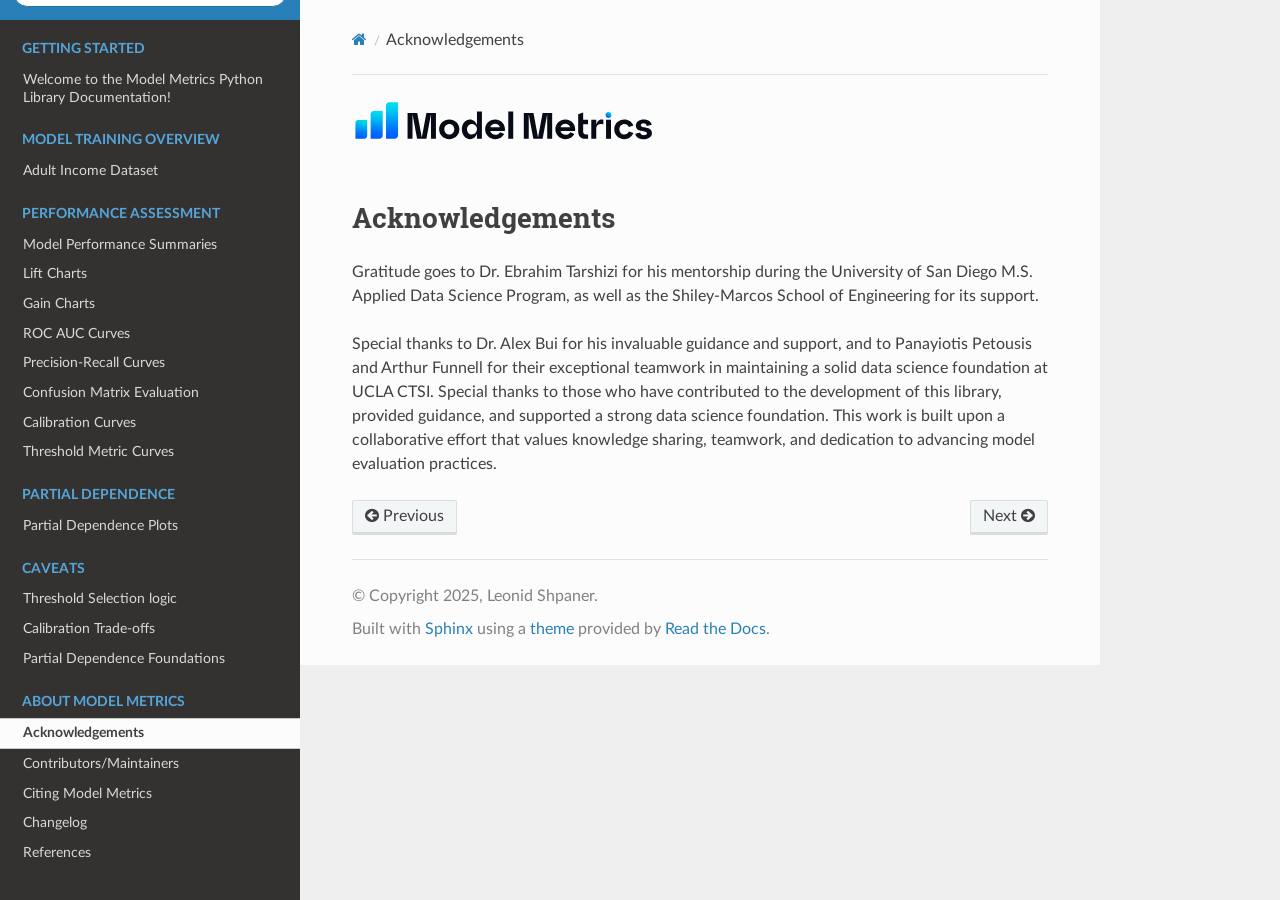
==== commit 5a60c8cd: "Add partial dependence to caveats; versioned up to 0.0.2a" ====
--- a/docs/acknowledgements.html
+++ b/docs/acknowledgements.html
@@ -4,7 +4,7 @@
   <meta charset="utf-8" /><meta name="generator" content="Docutils 0.18.1: http://docutils.sourceforge.net/" />
 
   <meta name="viewport" content="width=device-width, initial-scale=1.0" />
-  <title>Acknowledgements &mdash; Model Metrics 0.0.0.a2 documentation</title>
+  <title>Acknowledgements &mdash; Model Metrics 0.0.2.a documentation</title>
       <link rel="stylesheet" href="_static/pygments.css" type="text/css" />
       <link rel="stylesheet" href="_static/css/theme.css" type="text/css" />
       <link rel="stylesheet" href="_static/copybutton.css" type="text/css" />
@@ -77,6 +77,7 @@
 <ul>
 <li class="toctree-l1"><a class="reference internal" href="caveats.html">Threshold Selection logic</a></li>
 <li class="toctree-l1"><a class="reference internal" href="caveats.html#calibration-trade-offs">Calibration Trade-offs</a></li>
+<li class="toctree-l1"><a class="reference internal" href="caveats.html#partial-dependence-foundations">Partial Dependence Foundations</a></li>
 </ul>
 <p class="caption" role="heading"><span class="caption-text">About Model Metrics</span></p>
 <ul class="current">
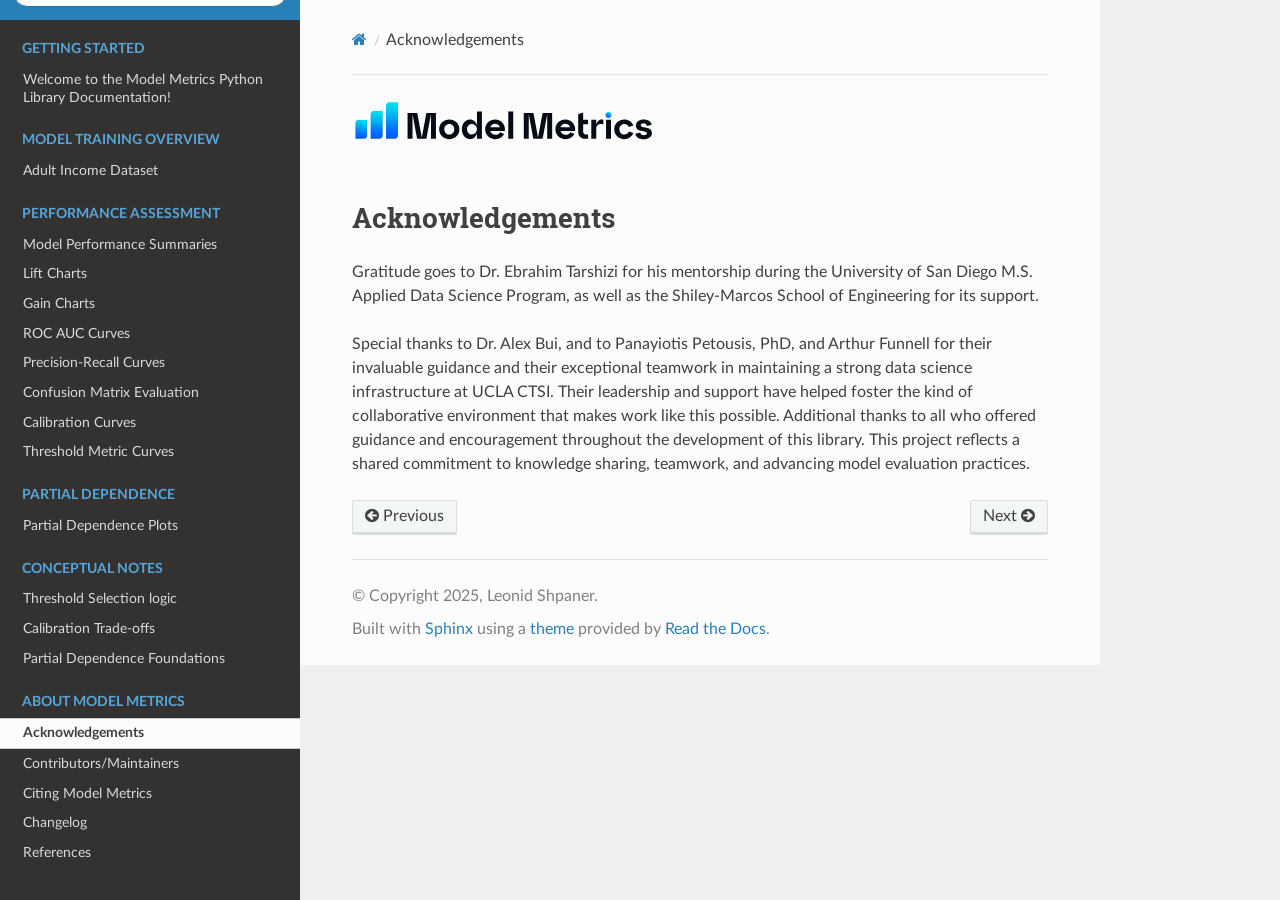
==== commit c0de3358: "(+) Changelog for 0.0.2a; renamed caveats, link in contrib; chng acknowledgements" ====
--- a/docs/acknowledgements.html
+++ b/docs/acknowledgements.html
@@ -28,7 +28,7 @@
     <link rel="index" title="Index" href="genindex.html" />
     <link rel="search" title="Search" href="search.html" />
     <link rel="next" title="Contributors/Maintainers" href="contributors.html" />
-    <link rel="prev" title="Threshold Selection logic" href="caveats.html" /> 
+    <link rel="prev" title="Threshold Selection logic" href="conceptual_notes.html" /> 
 </head>
 
 <body class="wy-body-for-nav"> 
@@ -73,11 +73,11 @@
 <ul>
 <li class="toctree-l1"><a class="reference internal" href="partial_dependence.html">Partial Dependence Plots</a></li>
 </ul>
-<p class="caption" role="heading"><span class="caption-text">Caveats</span></p>
+<p class="caption" role="heading"><span class="caption-text">Conceptual Notes</span></p>
 <ul>
-<li class="toctree-l1"><a class="reference internal" href="caveats.html">Threshold Selection logic</a></li>
-<li class="toctree-l1"><a class="reference internal" href="caveats.html#calibration-trade-offs">Calibration Trade-offs</a></li>
-<li class="toctree-l1"><a class="reference internal" href="caveats.html#partial-dependence-foundations">Partial Dependence Foundations</a></li>
+<li class="toctree-l1"><a class="reference internal" href="conceptual_notes.html">Threshold Selection logic</a></li>
+<li class="toctree-l1"><a class="reference internal" href="conceptual_notes.html#calibration-trade-offs">Calibration Trade-offs</a></li>
+<li class="toctree-l1"><a class="reference internal" href="conceptual_notes.html#partial-dependence-foundations">Partial Dependence Foundations</a></li>
 </ul>
 <p class="caption" role="heading"><span class="caption-text">About Model Metrics</span></p>
 <ul class="current">
@@ -117,20 +117,21 @@
 <p>Gratitude goes to Dr. Ebrahim Tarshizi for his mentorship during the University
 of San Diego M.S. Applied Data Science Program, as well as the Shiley-Marcos
 School of Engineering for its support.</p>
-<p>Special thanks to Dr. Alex Bui for his invaluable guidance and support, and to
-Panayiotis Petousis and Arthur Funnell for their exceptional teamwork in maintaining
-a solid data science foundation at UCLA CTSI. Special thanks to those who have
-contributed to the development of this library, provided guidance, and supported
-a strong data science foundation. This work is built upon a collaborative effort
-that values knowledge sharing, teamwork, and dedication to advancing model
-evaluation practices.</p>
+<p>Special thanks to Dr. Alex Bui, and to Panayiotis Petousis, PhD, and Arthur
+Funnell for their invaluable guidance and their exceptional teamwork in
+maintaining a strong data science infrastructure at UCLA CTSI. Their leadership
+and support have helped foster the kind of collaborative environment that makes
+work like this possible. Additional thanks to all who offered guidance and
+encouragement throughout the development of this library. This project reflects
+a shared commitment to knowledge sharing, teamwork, and advancing model evaluation
+practices.</p>
 </section>
 
 
            </div>
           </div>
           <footer><div class="rst-footer-buttons" role="navigation" aria-label="Footer">
-        <a href="caveats.html" class="btn btn-neutral float-left" title="Threshold Selection logic" accesskey="p" rel="prev"><span class="fa fa-arrow-circle-left" aria-hidden="true"></span> Previous</a>
+        <a href="conceptual_notes.html" class="btn btn-neutral float-left" title="Threshold Selection logic" accesskey="p" rel="prev"><span class="fa fa-arrow-circle-left" aria-hidden="true"></span> Previous</a>
         <a href="contributors.html" class="btn btn-neutral float-right" title="Contributors/Maintainers" accesskey="n" rel="next">Next <span class="fa fa-arrow-circle-right" aria-hidden="true"></span></a>
     </div>
 
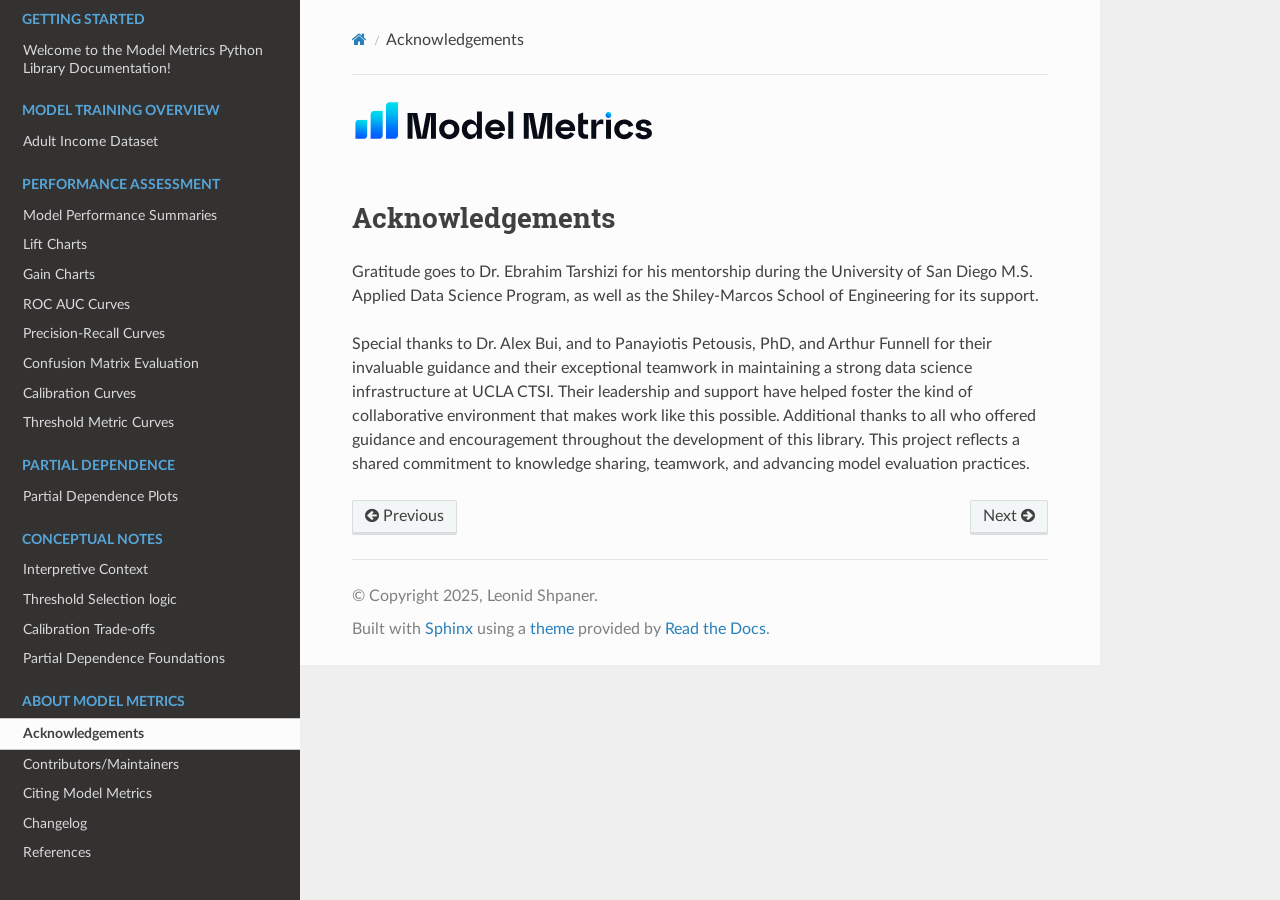
==== commit e2b2d2d7: "(+) Interpretive Context section in docs" ====
--- a/docs/acknowledgements.html
+++ b/docs/acknowledgements.html
@@ -4,7 +4,7 @@
   <meta charset="utf-8" /><meta name="generator" content="Docutils 0.18.1: http://docutils.sourceforge.net/" />
 
   <meta name="viewport" content="width=device-width, initial-scale=1.0" />
-  <title>Acknowledgements &mdash; Model Metrics 0.0.2.a documentation</title>
+  <title>Acknowledgements &mdash; Model Metrics 0.0.3a documentation</title>
       <link rel="stylesheet" href="_static/pygments.css" type="text/css" />
       <link rel="stylesheet" href="_static/css/theme.css" type="text/css" />
       <link rel="stylesheet" href="_static/copybutton.css" type="text/css" />
@@ -28,7 +28,7 @@
     <link rel="index" title="Index" href="genindex.html" />
     <link rel="search" title="Search" href="search.html" />
     <link rel="next" title="Contributors/Maintainers" href="contributors.html" />
-    <link rel="prev" title="Threshold Selection logic" href="conceptual_notes.html" /> 
+    <link rel="prev" title="Interpretive Context" href="conceptual_notes.html" /> 
 </head>
 
 <body class="wy-body-for-nav"> 
@@ -75,7 +75,8 @@
 </ul>
 <p class="caption" role="heading"><span class="caption-text">Conceptual Notes</span></p>
 <ul>
-<li class="toctree-l1"><a class="reference internal" href="conceptual_notes.html">Threshold Selection logic</a></li>
+<li class="toctree-l1"><a class="reference internal" href="conceptual_notes.html">Interpretive Context</a></li>
+<li class="toctree-l1"><a class="reference internal" href="conceptual_notes.html#threshold-selection-logic">Threshold Selection logic</a></li>
 <li class="toctree-l1"><a class="reference internal" href="conceptual_notes.html#calibration-trade-offs">Calibration Trade-offs</a></li>
 <li class="toctree-l1"><a class="reference internal" href="conceptual_notes.html#partial-dependence-foundations">Partial Dependence Foundations</a></li>
 </ul>
@@ -131,7 +132,7 @@
            </div>
           </div>
           <footer><div class="rst-footer-buttons" role="navigation" aria-label="Footer">
-        <a href="conceptual_notes.html" class="btn btn-neutral float-left" title="Threshold Selection logic" accesskey="p" rel="prev"><span class="fa fa-arrow-circle-left" aria-hidden="true"></span> Previous</a>
+        <a href="conceptual_notes.html" class="btn btn-neutral float-left" title="Interpretive Context" accesskey="p" rel="prev"><span class="fa fa-arrow-circle-left" aria-hidden="true"></span> Previous</a>
         <a href="contributors.html" class="btn btn-neutral float-right" title="Contributors/Maintainers" accesskey="n" rel="next">Next <span class="fa fa-arrow-circle-right" aria-hidden="true"></span></a>
     </div>
 
